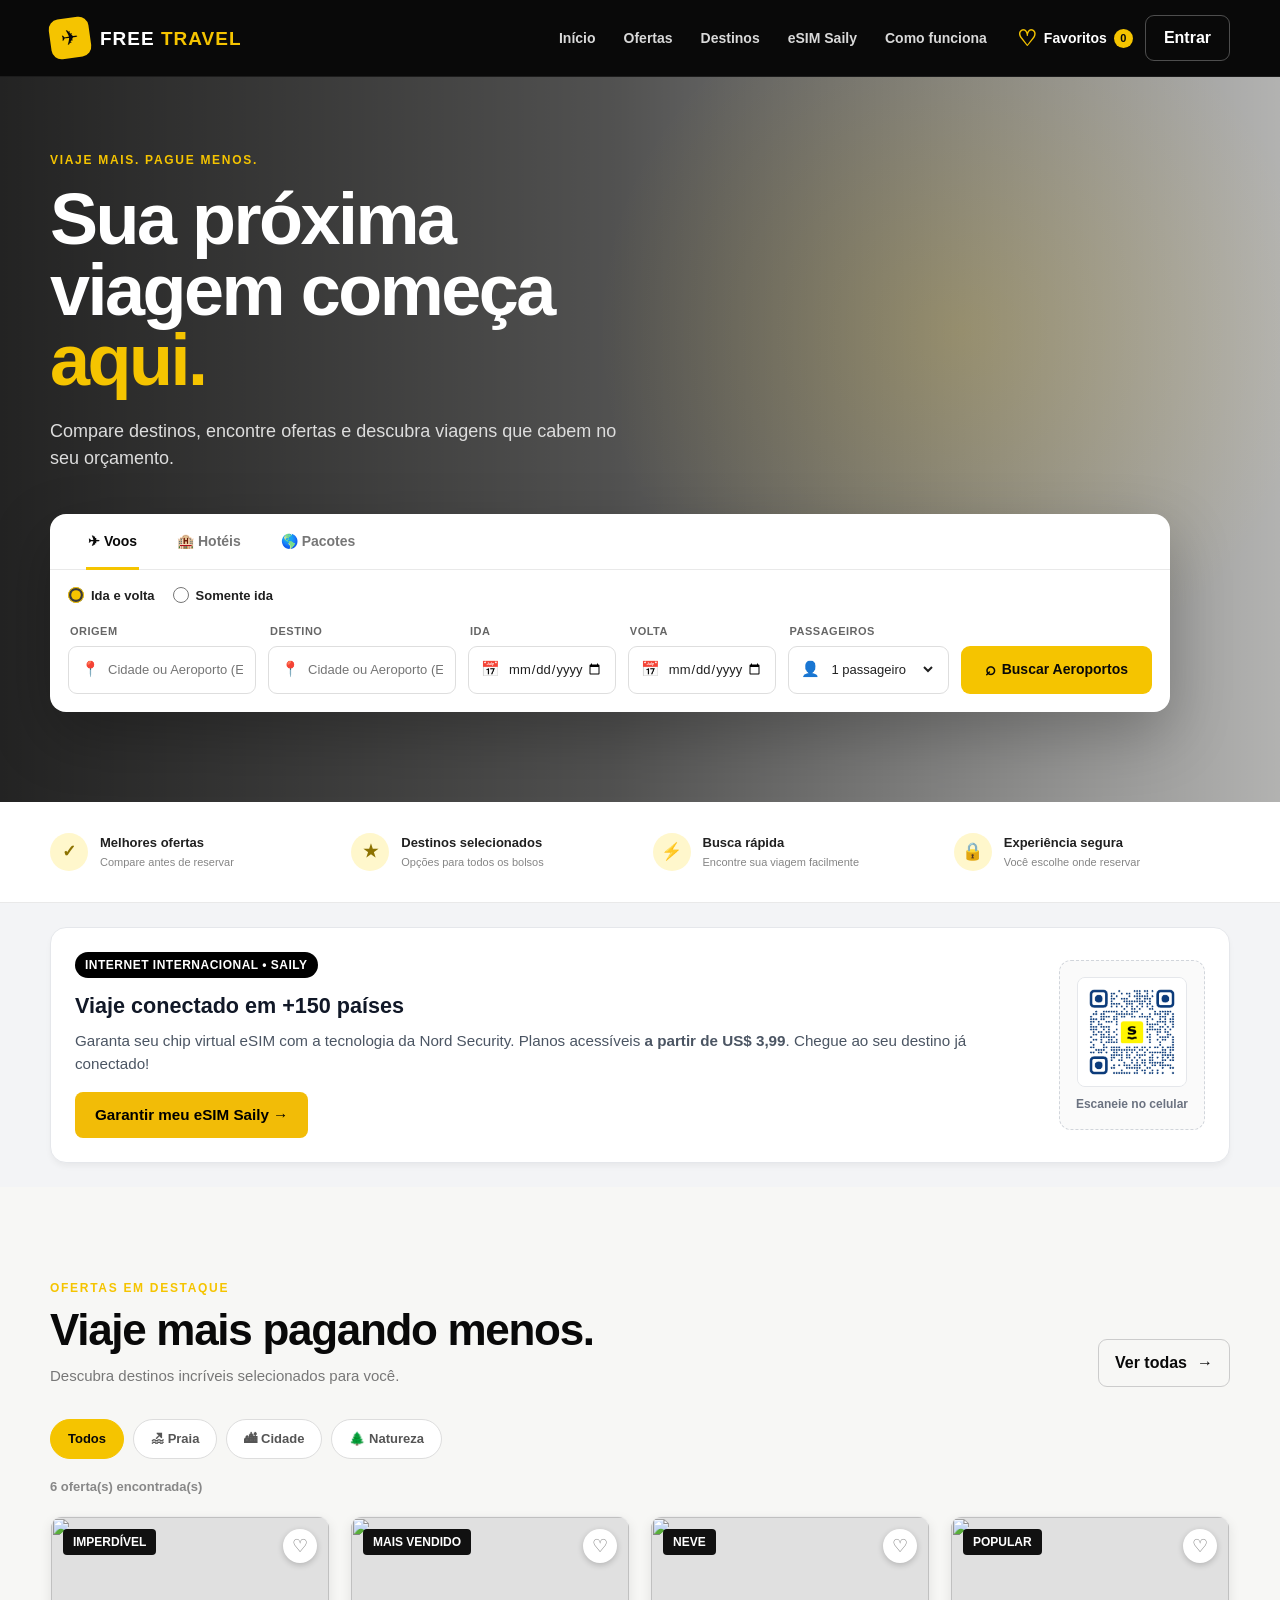
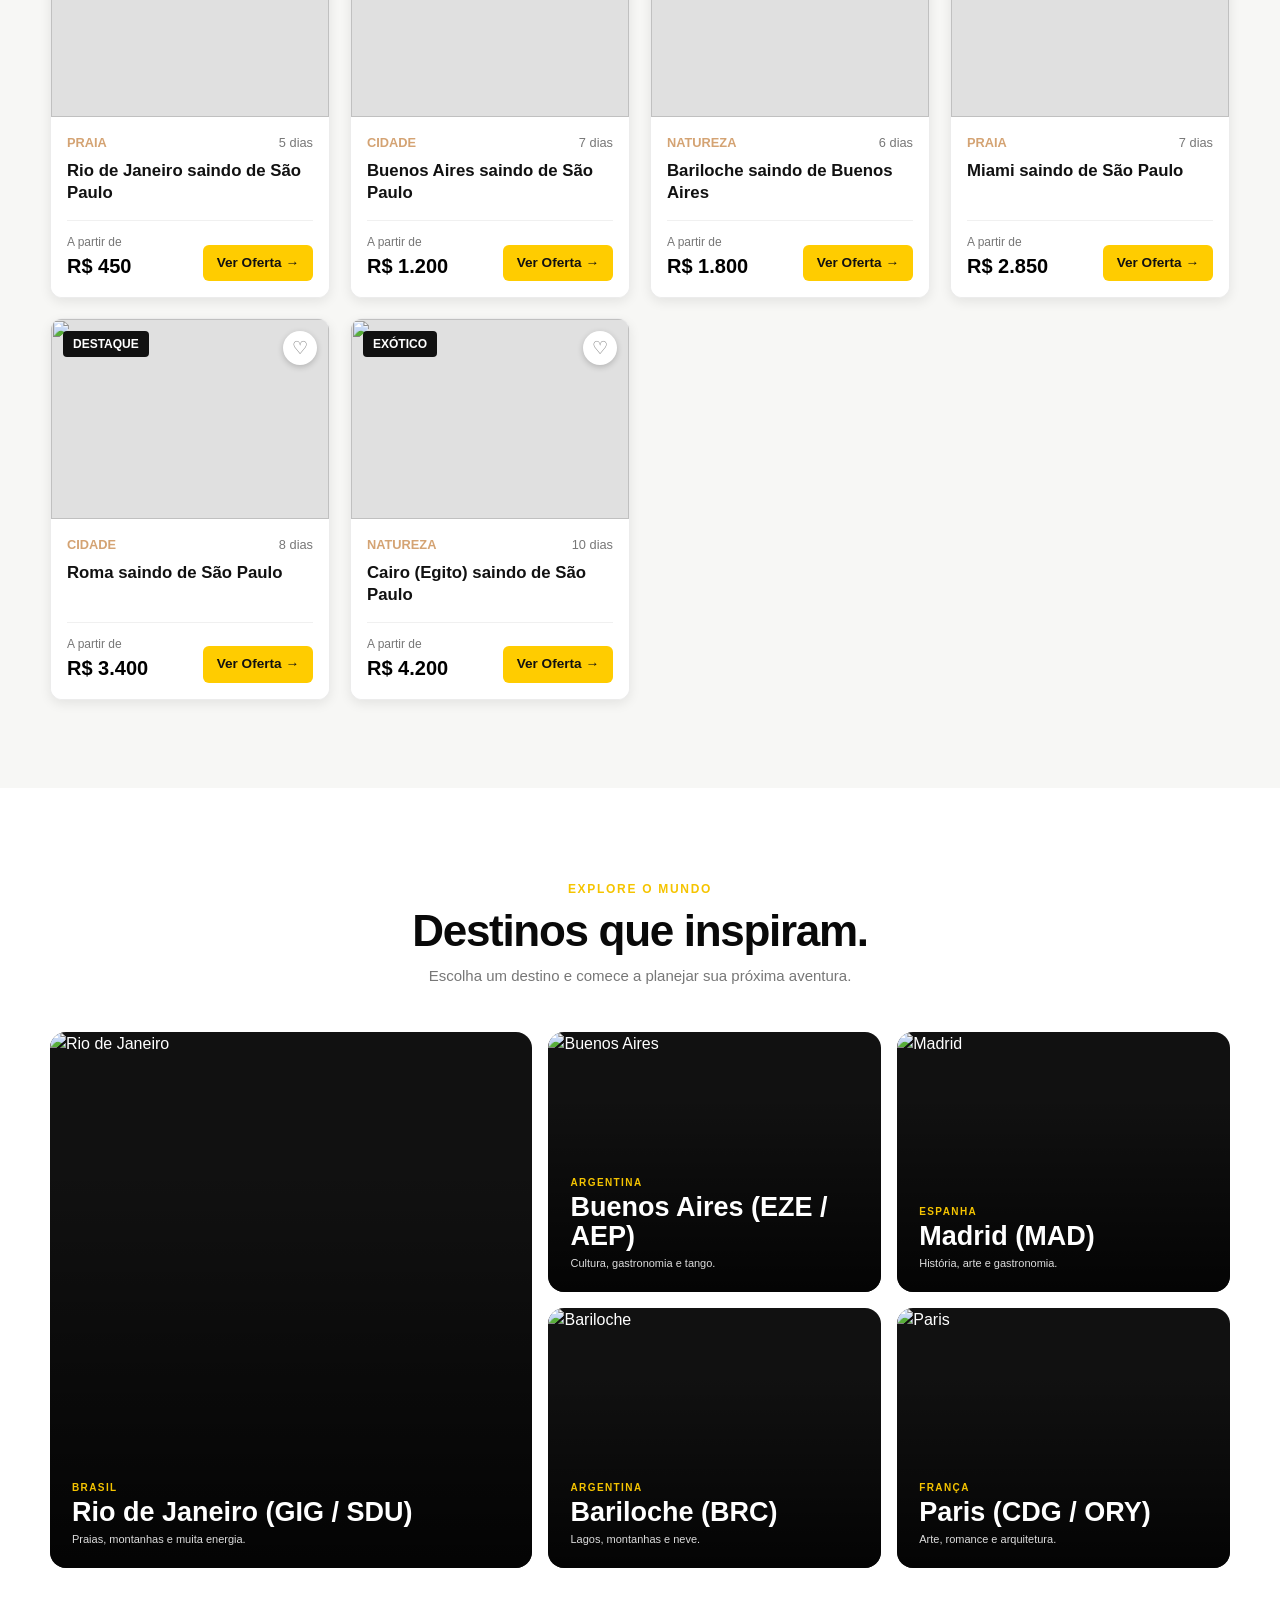
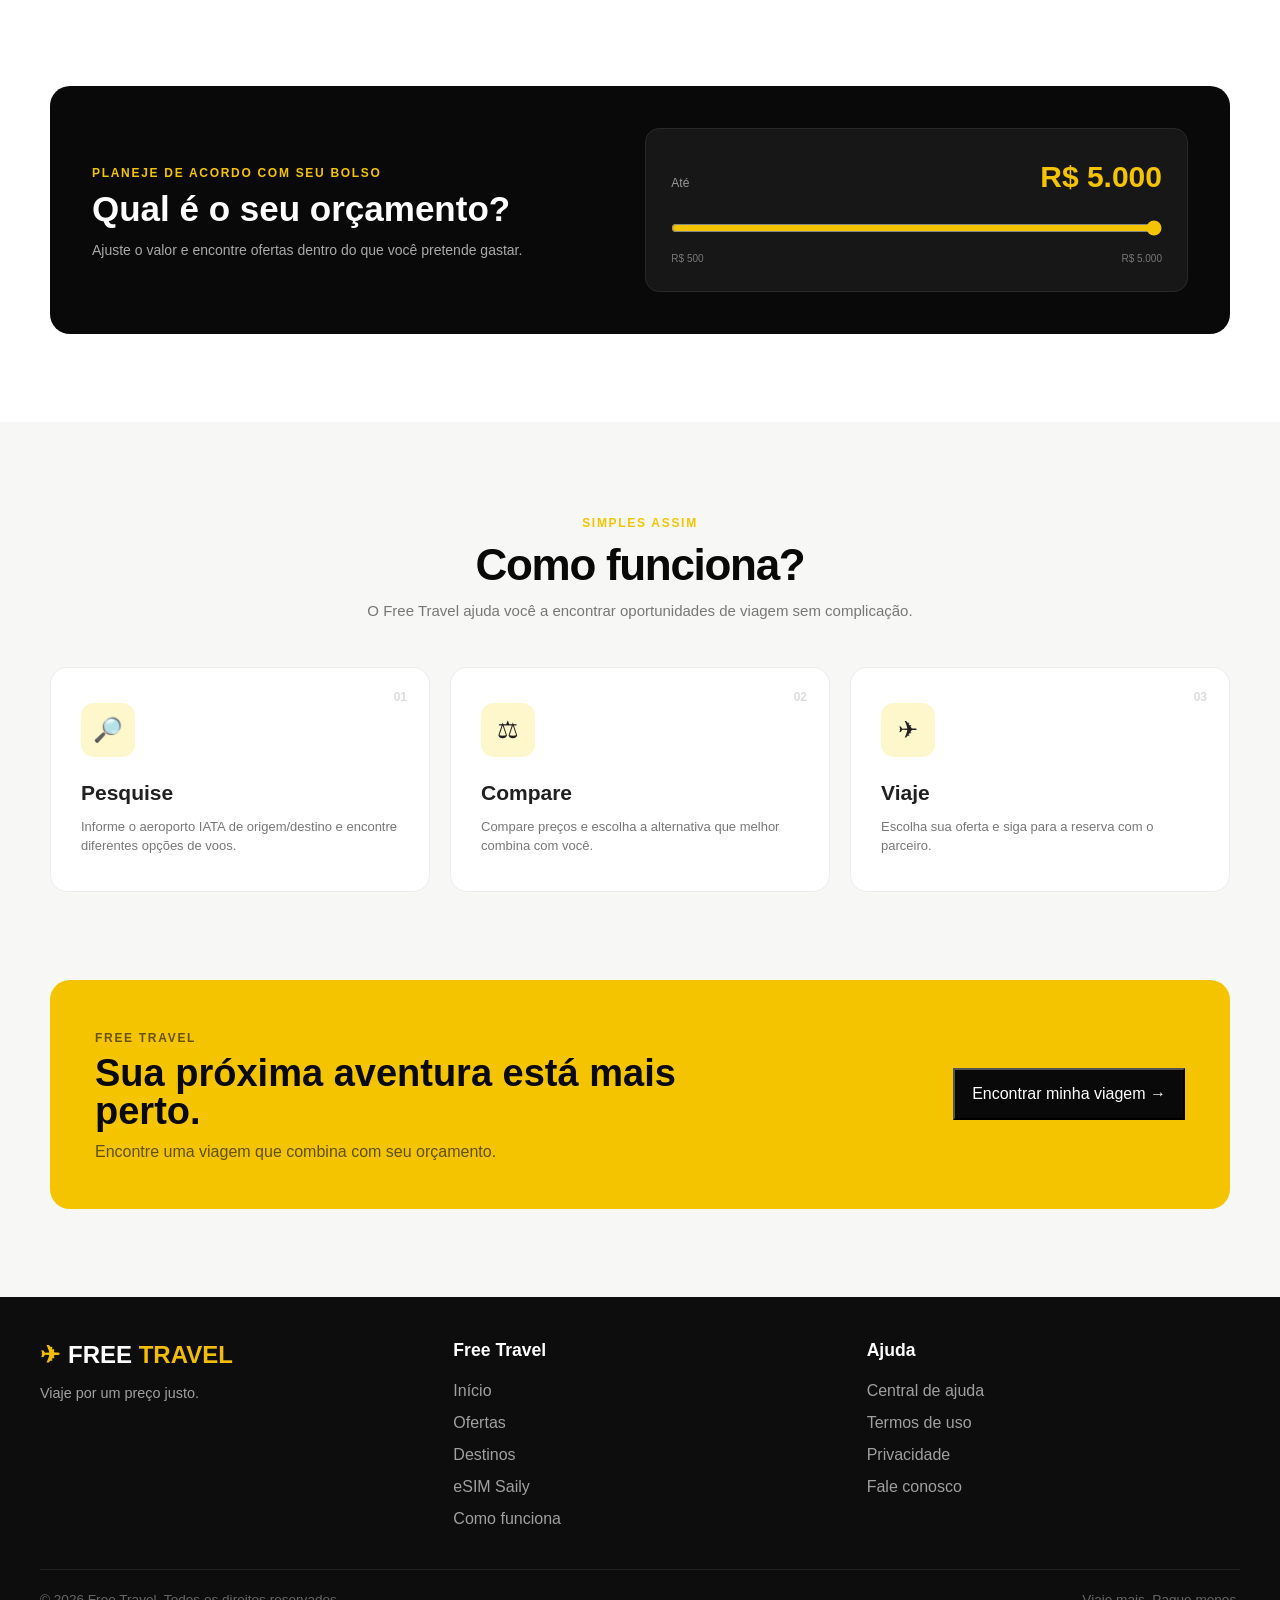
==== index.html @ 9761ca6a "Update index.html" ====
<!DOCTYPE html>
<html lang="pt-BR">
<head>
  <meta charset="UTF-8">
  <meta name="viewport" content="width=device-width, initial-scale=1.0">

  <meta
    name="description"
    content="Free Travel — encontre voos, hospedagens e viagens pelo melhor preço."
  >

  <title>Free Travel — Viaje por um preço justo</title>

  <link rel="stylesheet" href="style.css">
  <meta name="google-site-verification" content="Gd6uhvVEXiQEnCohOZtwPi336tYBeJmMOpXX-ns5I5o" />
</head>

<body>

  <!-- ================= HEADER ================= -->

  <header class="site-header">

    <div class="container header-inner">

      <a href="#home" class="logo">
        <span class="logo-icon">✈</span>
        <span class="logo-text">
          FREE <span>TRAVEL</span>
        </span>
      </a>

      <nav class="main-nav" id="mainNav">

        <a href="#home">Início</a>
        <a href="#ofertas">Ofertas</a>
        <a href="#destinos">Destinos</a>
        <a href="#esim">eSIM Saily</a>
        <a href="#como-funciona">Como funciona</a>

      </nav>

      <div class="header-actions">

        <button
          class="favorites-link"
          type="button"
          data-action="show-favorites"
        >
          <span>♡</span>
          Favoritos
          <b data-favorite-count hidden>0</b>
        </button>

        <button
          class="login-btn"
          type="button"
          data-action="login"
        >
          Entrar
        </button>

        <button
          class="menu-toggle"
          type="button"
          data-menu-toggle
          aria-label="Abrir menu"
          aria-expanded="false"
        >
          <span></span>
          <span></span>
          <span></span>
        </button>

      </div>

    </div>

  </header>


  <!-- ================= HERO ================= -->

  <main>

    <section class="hero" id="home">

      <div class="hero-overlay"></div>

      <div class="container hero-content">

        <div class="hero-copy">

          <span class="eyebrow">
            VIAJE MAIS. PAGUE MENOS.
          </span>

          <h1>
            Sua próxima viagem
            começa <strong>aqui.</strong>
          </h1>

          <p>
            Compare destinos, encontre ofertas e descubra
            viagens que cabem no seu orçamento.
          </p>

        </div>


        <!-- ================= SEARCH ================= -->

        <div class="search-card">

          <div class="search-tabs">

            <button
              class="search-tab active"
              type="button"
            >
              ✈ Voos
            </button>

            <button
              class="search-tab"
              type="button"
            >
              🏨 Hotéis
            </button>

            <button
              class="search-tab"
              type="button"
            >
              🌎 Pacotes
            </button>

          </div>

          <!-- SELETOR: IDA E VOLTA / SOMENTE IDA -->
          <div class="trip-type-container">
            <label class="radio-label">
              <input type="radio" name="tripType" value="roundTrip" checked id="typeRoundTrip">
              Ida e volta
            </label>
            <label class="radio-label">
              <input type="radio" name="tripType" value="oneWay" id="typeOneWay">
              Somente ida
            </label>
          </div>

          <form
            class="search-form"
            id="searchForm"
          >

            <!-- CAMPO: ORIGEM (IATA) -->
            <div class="search-field">

              <label for="origin">
                Origem
              </label>

              <div class="input-wrap">

                <span class="input-icon">
                  📍
                </span>

                <input
                  id="origin"
                  name="origin"
                  type="text"
                  placeholder="Cidade ou Aeroporto (Ex: GRU, BSB)"
                  autocomplete="off"
                  required
                >

              </div>

            </div>

            <!-- CAMPO: DESTINO (IATA) -->
            <div class="search-field">

              <label for="destination">
                Destino
              </label>

              <div class="input-wrap">

                <span class="input-icon">
                  📍
                </span>

                <input
                  id="destination"
                  name="destination"
                  type="text"
                  placeholder="Cidade ou Aeroporto (Ex: GIG, EZE, MIA)"
                  autocomplete="off"
                  required
                >

              </div>

            </div>


            <div class="search-field">

              <label for="departure">
                Ida
              </label>

              <div class="input-wrap">

                <span class="input-icon">
                  📅
                </span>

                <input
                  id="departure"
                  name="departure"
                  type="date"
                  required
                >

              </div>

            </div>


            <div class="search-field" id="returnField">

              <label for="return">
                Volta
              </label>

              <div class="input-wrap">

                <span class="input-icon">
                  📅
                </span>

                <input
                  id="return"
                  name="return"
                  type="date"
                  required
                >

              </div>

            </div>


            <div class="search-field">

              <label for="passengers">
                Passageiros
              </label>

              <div class="input-wrap">

                <span class="input-icon">
                  👤
                </span>

                <select
                  id="passengers"
                  name="passengers"
                >
                  <option value="1">1 passageiro</option>
                  <option value="2">2 passageiros</option>
                  <option value="3">3 passageiros</option>
                  <option value="4">4 passageiros</option>
                  <option value="5">5 passageiros</option>
                  <option value="6">6 passageiros</option>
                </select>

              </div>

            </div>


            <button
              class="search-button"
              type="submit"
            >
              <span class="search-button-icon">⌕</span>
              Buscar Aeroportos
            </button>

          </form>

        </div>

      </div>

    </section>


    <!-- ================= TRUST ================= -->

    <section class="trust-bar">

      <div class="container trust-inner">

        <div class="trust-item">

          <span>✓</span>

          <div>
            <strong>Melhores ofertas</strong>
            <small>Compare antes de reservar</small>
          </div>

        </div>


        <div class="trust-item">

          <span>★</span>

          <div>
            <strong>Destinos selecionados</strong>
            <small>Opções para todos os bolsos</small>
          </div>

        </div>


        <div class="trust-item">

          <span>⚡</span>

          <div>
            <strong>Busca rápida</strong>
            <small>Encontre sua viagem facilmente</small>
          </div>

        </div>


        <div class="trust-item">

          <span>🔒</span>

          <div>
            <strong>Experiência segura</strong>
            <small>Você escolhe onde reservar</small>
          </div>

        </div>

      </div>

    </section>


    <!-- ================= SAILY ESIM BANNER ================= -->

    <section id="esim" style="padding: 24px 0; background-color: #f3f4f6; overflow: hidden;">
      <div class="container">

        <div style="background: #ffffff; border: 1px solid #e5e7eb; border-radius: 16px; padding: 24px; box-shadow: 0 4px 6px -1px rgba(0,0,0,0.05); display: flex; flex-wrap: wrap; align-items: center; justify-content: space-between; gap: 20px;">
          
          <!-- Texto Explicativo -->
          <div style="flex: 1; min-width: 280px;">
            <div style="display: inline-block; background: #000000; color: #ffffff; font-size: 0.75rem; font-weight: 700; padding: 4px 10px; border-radius: 20px; text-transform: uppercase; letter-spacing: 0.5px; margin-bottom: 12px;">
              Internet Internacional • Saily
            </div>
            <h3 style="font-size: 1.35rem; color: #111827; margin: 0 0 8px 0; font-weight: 800;">
               Viaje conectado em +150 países
            </h3>
            <p style="font-size: 0.95rem; color: #4b5563; margin: 0 0 16px 0; line-height: 1.5;">
              Garanta seu chip virtual eSIM com a tecnologia da Nord Security. Planos acessíveis <strong>a partir de US$ 3,99</strong>. Chegue ao seu destino já conectado!
            </p>
            <a href="https://saily.tpk.mx/jM4eFUO4" target="_blank" rel="noopener noreferrer" style="display: inline-flex; align-items: center; gap: 8px; background: #f2bc07; color: #000000; font-weight: 700; font-size: 0.95rem; padding: 12px 20px; border-radius: 8px; text-decoration: none; transition: background 0.2s;">
              Garantir meu eSIM Saily →
            </a>
          </div>

          <!-- QR Code Container -->
          <div style="display: flex; flex-direction: column; align-items: center; background: #fafafa; border: 1px dashed #d1d5db; padding: 16px; border-radius: 12px; min-width: 140px; text-align: center;">
            <a href="https://saily.tpk.mx/jM4eFUO4" target="_blank" rel="noopener noreferrer">
              <img src="tp-qr-code.jpg" alt="QR Code Saily eSIM" style="width: 110px; height: 110px; border-radius: 8px; display: block; border: 1px solid #e5e7eb;">
            </a>
            <span style="font-size: 0.75rem; color: #6b7280; font-weight: 600; margin-top: 8px;">
              Escaneie no celular
            </span>
          </div>

        </div>

      </div>

    </section>


    <!-- ================= OFERTAS ================= -->

    <section
      class="section offers-section"
      id="ofertas"
    >

      <div class="container">

        <div class="section-heading">

          <div>

            <span class="section-kicker">
              OFERTAS EM DESTAQUE
            </span>

            <h2>
              Viaje mais pagando menos.
            </h2>

            <p>
              Descubra destinos incríveis selecionados
              para você.
            </p>

          </div>

          <button
            class="outline-btn"
            type="button"
            data-action="show-all"
          >
            Ver todas
            <span>→</span>
          </button>

        </div>


        <!-- ================= FILTROS ================= -->

        <div class="filter-row">

          <button
            class="filter-btn active"
            type="button"
            data-trip-type="Todos"
          >
            Todos
          </button>

          <button
            class="filter-btn"
            type="button"
            data-trip-type="Praia"
          >
            🏖 Praia
          </button>

          <button
            class="filter-btn"
            type="button"
            data-trip-type="Cidade"
          >
            🏙 Cidade
          </button>

          <button
            class="filter-btn"
            type="button"
            data-trip-type="Natureza"
          >
            🌲 Natureza
          </button>

        </div>


        <div
          class="results-info"
          id="resultCount"
        >
          Carregando ofertas...
        </div>


        <div
          class="trip-grid"
          id="tripGrid"
        >
        </div>

      </div>

    </section>


    <!-- ================= DESTINOS ================= -->

    <section
      class="section destinations-section"
      id="destinos"
    >

      <div class="container">

        <div class="section-heading centered">

          <span class="section-kicker">
            EXPLORE O MUNDO
          </span>

          <h2>
            Destinos que inspiram.
          </h2>

          <p>
            Escolha um destino e comece a planejar
            sua próxima aventura.
          </p>

        </div>


        <div class="destination-grid">


          <button
            class="destination-card destination-large"
            type="button"
            data-destination="Rio de Janeiro"
          >

            <img
              src="https://images.unsplash.com/photo-1483729558449-99ef09a8c325?auto=format&fit=crop&w=1400&q=85"
              alt="Rio de Janeiro"
              loading="lazy"
            >

            <div class="destination-overlay"></div>

            <div class="destination-content">

              <small>BRASIL</small>

              <strong>
                Rio de Janeiro (GIG / SDU)
              </strong>

              <span>
                Praias, montanhas e muita energia.
              </span>

            </div>

          </button>


          <button
            class="destination-card"
            type="button"
            data-destination="Buenos Aires"
          >

            <img
              src="https://images.unsplash.com/photo-1589909202802-8f4aadce1849?auto=format&fit=crop&w=1000&q=85"
              alt="Buenos Aires"
              loading="lazy"
            >

            <div class="destination-overlay"></div>

            <div class="destination-content">

              <small>ARGENTINA</small>

              <strong>
                Buenos Aires (EZE / AEP)
              </strong>

              <span>
                Cultura, gastronomia e tango.
              </span>

            </div>

          </button>


          <button
            class="destination-card"
            type="button"
            data-destination="Madrid"
          >

            <img
              src="https://images.unsplash.com/photo-1539037116277-4db20889f2d4?auto=format&fit=crop&w=1000&q=85"
              alt="Madrid"
              loading="lazy"
            >

            <div class="destination-overlay"></div>

            <div class="destination-content">

              <small>ESPANHA</small>

              <strong>
                Madrid (MAD)
              </strong>

              <span>
                História, arte e gastronomia.
              </span>

            </div>

          </button>


          <button
            class="destination-card"
            type="button"
            data-destination="Bariloche"
          >

            <img
              src="https://images.unsplash.com/photo-1544986581-efac024faf62?auto=format&fit=crop&w=1000&q=85"
              alt="Bariloche"
              loading="lazy"
            >

            <div class="destination-overlay"></div>

            <div class="destination-content">

              <small>ARGENTINA</small>

              <strong>
                Bariloche (BRC)
              </strong>

              <span>
                Lagos, montanhas e neve.
              </span>

            </div>

          </button>


          <button
            class="destination-card"
            type="button"
            data-destination="Paris"
          >

            <img
              src="https://images.unsplash.com/photo-1502602898657-3e91760cbb34?auto=format&fit=crop&w=1000&q=85"
              alt="Paris"
              loading="lazy"
            >

            <div class="destination-overlay"></div>

            <div class="destination-content">

              <small>FRANÇA</small>

              <strong>
                Paris (CDG / ORY)
              </strong>

              <span>
                Arte, romance e arquitetura.
              </span>

            </div>

          </button>


        </div>

      </div>

    </section>


    <!-- ================= ORÇAMENTO ================= -->

    <section class="budget-section">

      <div class="container">

        <div class="budget-card">

          <div class="budget-copy">

            <span class="section-kicker">
              PLANEJE DE ACORDO COM SEU BOLSO
            </span>

            <h2>
              Qual é o seu orçamento?
            </h2>

            <p>
              Ajuste o valor e encontre ofertas
              dentro do que você pretende gastar.
            </p>

          </div>


          <div class="budget-control">

            <div class="budget-value">

              <span>
                Até
              </span>

              <strong id="budgetValue">
                R$ 5.000
              </strong>

            </div>


            <input
              id="budgetSlider"
              type="range"
              min="500"
              max="5000"
              step="100"
              value="5000"
            >


            <div class="budget-range-labels">

              <span>
                R$ 500
              </span>

              <span>
                R$ 5.000
              </span>

            </div>

          </div>

        </div>

      </div>

    </section>


    <!-- ================= COMO FUNCIONA ================= -->

    <section
      class="section how-section"
      id="como-funciona"
    >

      <div class="container">

        <div class="section-heading centered">

          <span class="section-kicker">
            SIMPLES ASSIM
          </span>

          <h2>
            Como funciona?
          </h2>

          <p>
            O Free Travel ajuda você a encontrar
            oportunidades de viagem sem complicação.
          </p>

        </div>


        <div class="steps-grid">


          <article class="step-card">

            <span class="step-number">
              01
            </span>

            <div class="step-icon">
              🔎
            </div>

            <h3>
              Pesquise
            </h3>

            <p>
              Informe o aeroporto IATA de origem/destino e encontre
              diferentes opções de voos.
            </p>

          </article>


          <article class="step-card">

            <span class="step-number">
              02
            </span>

            <div class="step-icon">
              ⚖
            </div>

            <h3>
              Compare
            </h3>

            <p>
              Compare preços e escolha a alternativa
              que melhor combina com você.
            </p>

          </article>


          <article class="step-card">

            <span class="step-number">
              03
            </span>

            <div class="step-icon">
              ✈
            </div>

            <h3>
              Viaje
            </h3>

            <p>
              Escolha sua oferta e siga para
              a reserva com o parceiro.
            </p>

          </article>


        </div>

      </div>

    </section>


    <!-- ================= CTA ================= -->

    <section class="cta-section">

      <div class="container">

        <div class="cta-card">

          <div>

            <span class="section-kicker">
              FREE TRAVEL
            </span>

            <h2>
              Sua próxima aventura
              está mais perto.
            </h2>

            <p>
              Encontre uma viagem que combina
              com seu orçamento.
            </p>

          </div>

          <button
            class="primary-btn"
            type="button"
            data-action="go-search"
          >
            Encontrar minha viagem →
          </button>

        </div>

      </div>

    </section>

  </main>


  <!-- ================= FOOTER ================= -->

  <footer style="background-color: #0d0d0d; color: #ffffff; padding: 40px 20px 20px 20px; font-family: sans-serif;">
    <div style="max-width: 1200px; margin: 0 auto; display: flex; flex-wrap: wrap; justify-content: space-between; gap: 40px;">
        
        <!-- Marca / Coluna 1 -->
        <div style="flex: 1; min-width: 250px;">
            <a href="index.html" style="text-decoration: none; color: #ffffff; font-size: 1.5rem; font-weight: bold; display: flex; align-items: center; gap: 8px;">
                <span style="color: #f2bc07;">✈</span>
                <span>FREE <strong style="color: #f2bc07;">TRAVEL</strong></span>
            </a>
            <p style="color: #a0a0a0; font-size: 0.9rem; margin-top: 10px;">Viaje por um preço justo.</p>
        </div>

        <!-- Coluna 2: Navegação -->
        <div style="flex: 1; min-width: 150px;">
            <h4 style="color: #ffffff; margin-bottom: 15px; font-size: 1.1rem;">Free Travel</h4>
            <ul style="list-style: none; padding: 0; margin: 0;">
                <li style="margin-bottom: 8px;"><a href="index.html" style="color: #a0a0a0; text-decoration: none;">Início</a></li>
                <li style="margin-bottom: 8px;"><a href="index.html#ofertas" style="color: #a0a0a0; text-decoration: none;">Ofertas</a></li>
                <li style="margin-bottom: 8px;"><a href="index.html#destinos" style="color: #a0a0a0; text-decoration: none;">Destinos</a></li>
                <li style="margin-bottom: 8px;"><a href="index.html#esim" style="color: #a0a0a0; text-decoration: none;">eSIM Saily</a></li>
                <li style="margin-bottom: 8px;"><a href="index.html#como-funciona" style="color: #a0a0a0; text-decoration: none;">Como funciona</a></li>
            </ul>
        </div>

        <!-- Coluna 3: Ajuda -->
        <div style="flex: 1; min-width: 150px;">
            <h4 style="color: #ffffff; margin-bottom: 15px; font-size: 1.1rem;">Ajuda</h4>
            <ul style="list-style: none; padding: 0; margin: 0;">
                <li style="margin-bottom: 8px;"><a href="central-de-ajuda.html" style="color: #a0a0a0; text-decoration: none;">Central de ajuda</a></li>
                <li style="margin-bottom: 8px;"><a href="termos-de-uso.html" style="color: #a0a0a0; text-decoration: none;">Termos de uso</a></li>
                <li style="margin-bottom: 8px;"><a href="politica-de-privacidade.html" style="color: #a0a0a0; text-decoration: none;">Privacidade</a></li>
                <li style="margin-bottom: 8px;"><a href="mailto:freetravelbr@aol.com" style="color: #a0a0a0; text-decoration: none;">Fale conosco</a></li>
            </ul>
        </div>

    </div>

    <!-- Linha Inferior -->
    <div style="max-width: 1200px; margin: 30px auto 0 auto; padding-top: 20px; border-top: 1px solid #222; display: flex; justify-content: space-between; flex-wrap: wrap; color: #666; font-size: 0.85rem;">
        <p>© 2026 Free Travel. Todos os direitos reservados.</p>
        <p>Viaje mais. Pague menos.</p>
    </div>
  </footer> 

  <!-- ================= JAVASCRIPT ================= -->
  <script src="script.js" defer></script>

  <!-- WIDGET INTEGRATION (AUTOCOMPLETE/IATA BUSCA) -->
  <script charset="utf-8" src="//tp.media/content?promo_id=4054&shmarker=123456&campaign_id=100&target_host=www.aviasales.com&locale=pt&currency=brl" async></script>

</body>
</html>
---- style.css ----
/* =========================================================
   FREE TRAVEL — style.css
   Versão Final Atualizada e Corrigida
   ========================================================= */

/* =========================================================
   AJUSTE GLOBAL ANTI-TRANSBORDAMENTO
   ========================================================= */

html, body {
  max-width: 100%;
  overflow-x: hidden;
}

#esim,
.esim-section {
  width: 100%;
  max-width: 100vw;
  overflow: hidden;
}

:root {
  --black: #090909;
  --black-soft: #111111;
  --black-card: #151515;
  --yellow: #f5c400;
  --yellow-light: #ffd83d;
  --white: #ffffff;
  --text: #202020;
  --muted: #777777;
  --border: #e9e9e9;
  --bg: #f7f7f5;
  --radius: 18px;
  --shadow: 0 14px 40px rgba(0, 0, 0, 0.08);
  --container: 1180px;
}

/* =========================================================
   RESET
   ========================================================= */

* {
  box-sizing: border-box;
  margin: 0;
  padding: 0;
}

html {
  scroll-behavior: smooth;
}

body {
  min-width: 320px;
  background: var(--bg);
  color: var(--text);
  font-family: Inter, Arial, Helvetica, sans-serif;
  line-height: 1.5;
}

body.modal-open {
  overflow: hidden;
}

img {
  display: block;
  width: 100%;
}

button,
input,
select,
textarea {
  font: inherit;
}

button {
  cursor: pointer;
}

a {
  color: inherit;
  text-decoration: none;
}

.container {
  width: min(calc(100% - 40px), var(--container));
  margin: 0 auto;
}

/* =========================================================
   HEADER
   ========================================================= */

.site-header {
  position: sticky;
  top: 0;
  z-index: 1000;
  background: var(--black);
  color: var(--white);
  border-bottom: 1px solid rgba(255, 255, 255, 0.08);
}

.header-inner {
  min-height: 76px;
  display: flex;
  align-items: center;
  justify-content: space-between;
  gap: 30px;
}

.logo {
  display: inline-flex;
  align-items: center;
  gap: 10px;
  flex-shrink: 0;
}

.logo-icon {
  width: 40px;
  height: 40px;
  display: grid;
  place-items: center;
  background: var(--yellow);
  color: var(--black);
  border-radius: 10px;
  font-size: 21px;
  transform: rotate(-8deg);
}

.logo-text {
  font-size: 19px;
  font-weight: 900;
  letter-spacing: 1px;
  line-height: 1;
}

.logo-text span {
  color: var(--yellow);
}

.main-nav {
  display: flex;
  align-items: center;
  gap: 28px;
  margin-left: auto;
}

.main-nav a {
  position: relative;
  color: #d9d9d9;
  font-size: 14px;
  font-weight: 700;
  transition: color 0.2s ease;
}

.main-nav a:hover {
  color: var(--yellow);
}

.header-actions {
  display: flex;
  align-items: center;
  gap: 12px;
}

.favorites-link,
.login-btn {
  border: 0;
  background: transparent;
  color: var(--white);
  font-weight: 700;
}

.favorites-link {
  display: inline-flex;
  align-items: center;
  gap: 7px;
  font-size: 14px;
}

.favorites-link > span {
  color: var(--yellow);
  font-size: 22px;
}

.favorites-link b {
  min-width: 19px;
  height: 19px;
  padding: 0 5px;
  display: inline-grid;
  place-items: center;
  border-radius: 20px;
  background: var(--yellow);
  color: var(--black);
  font-size: 11px;
}

.login-btn {
  padding: 10px 18px;
  border: 1px solid rgba(255, 255, 255, 0.28);
  border-radius: 9px;
  transition: all 0.2s ease;
}

.login-btn:hover {
  background: var(--yellow);
  border-color: var(--yellow);
  color: var(--black);
}

.menu-toggle {
  display: none;
  width: 42px;
  height: 42px;
  border: 1px solid rgba(255, 255, 255, 0.2);
  border-radius: 9px;
  background: transparent;
  padding: 9px;
}

.menu-toggle span {
  display: block;
  height: 2px;
  margin: 5px 0;
  background: var(--white);
  transition: 0.2s ease;
}

/* =========================================================
   HERO
   ========================================================= */

.hero {
  position: relative;
  min-height: 590px;
  display: flex;
  align-items: center;
  overflow: hidden;
  background: linear-gradient(
      90deg,
      rgba(0, 0, 0, 0.86) 0%,
      rgba(0, 0, 0, 0.67) 48%,
      rgba(0, 0, 0, 0.28) 100%
    ),
    url("https://images.unsplash.com/photo-1500530855697-b586d89ba3ee?auto=format&fit=crop&w=2000&q=90")
      center / cover no-repeat;
  color: var(--white);
}

.hero-overlay {
  position: absolute;
  inset: 0;
  background: radial-gradient(
    circle at 75% 35%,
    rgba(245, 196, 0, 0.16),
    transparent 34%
  );
}

.hero-content {
  position: relative;
  z-index: 2;
  padding: 70px 0 90px;
}

.hero-copy {
  max-width: 650px;
  margin-bottom: 42px;
}

.eyebrow,
.section-kicker {
  display: inline-block;
  color: var(--yellow);
  font-size: 12px;
  font-weight: 900;
  letter-spacing: 1.7px;
}

.hero-copy h1 {
  max-width: 700px;
  margin-top: 13px;
  font-size: clamp(42px, 6vw, 72px);
  line-height: 0.98;
  letter-spacing: -2.5px;
  font-weight: 900;
}

.hero-copy h1 strong {
  color: var(--yellow);
}

.hero-copy p {
  max-width: 570px;
  margin-top: 22px;
  color: #dddddd;
  font-size: 18px;
}

/* =========================================================
   SEARCH CARD & RADIOS
   ========================================================= */

.search-card {
  width: 100%;
  max-width: 1120px;
  background: var(--white);
  color: var(--text);
  border-radius: 16px;
  box-shadow: 0 22px 60px rgba(0, 0, 0, 0.25);
  overflow: hidden;
}

.search-tabs {
  display: flex;
  border-bottom: 1px solid var(--border);
  padding: 0 18px;
}

.search-tab {
  position: relative;
  border: 0;
  background: transparent;
  padding: 17px 20px;
  color: #777;
  font-size: 14px;
  font-weight: 800;
}

.search-tab.active {
  color: var(--black);
}

.search-tab.active::after {
  content: "";
  position: absolute;
  left: 18px;
  right: 18px;
  bottom: -1px;
  height: 3px;
  background: var(--yellow);
}

.trip-type-container {
  display: flex;
  gap: 18px;
  padding: 16px 18px 0;
}

.radio-label {
  font-size: 13px;
  font-weight: 700;
  color: var(--text);
  cursor: pointer;
  display: flex;
  align-items: center;
  gap: 7px;
  user-select: none;
}

.radio-label input[type="radio"] {
  accent-color: var(--yellow);
  width: 16px;
  height: 16px;
  cursor: pointer;
}

/* =========================================================
   SEARCH FORM & BUTTON (CORRIGIDO EM LINHA ÚNICA)
   ========================================================= */

.search-form {
  display: grid;
  grid-template-columns: 1.4fr 1.4fr 1.1fr 1.1fr 1.2fr auto;
  gap: 12px;
  padding: 18px;
  align-items: end;
}

.search-field {
  min-width: 0;
  width: 100%;
}

.search-field label {
  display: block;
  margin: 0 0 6px 2px;
  color: #666;
  font-size: 11px;
  font-weight: 900;
  text-transform: uppercase;
  letter-spacing: 0.5px;
}

.input-wrap {
  height: 48px;
  display: flex;
  align-items: center;
  gap: 8px;
  padding: 0 12px;
  border: 1px solid #dedede;
  border-radius: 9px;
  background: #fff;
  transition: all 0.2s ease;
}

.input-wrap:focus-within {
  border-color: var(--yellow);
  box-shadow: 0 0 0 3px rgba(245, 196, 0, 0.15);
}

.input-icon {
  flex-shrink: 0;
  font-size: 15px;
}

.input-wrap input,
.input-wrap select {
  width: 100%;
  min-width: 0;
  border: 0;
  outline: 0;
  background: transparent;
  color: var(--text);
  font-size: 13px;
}

/* Estado desabilitado (Somente ida) */
.disabled-input {
  opacity: 0.4 !important;
  background-color: #f2f2f2 !important;
  cursor: not-allowed !important;
  pointer-events: none;
}

.disabled-input input {
  cursor: not-allowed !important;
}

.search-button {
  height: 48px;
  padding: 0 24px;
  display: inline-flex;
  align-items: center;
  justify-content: center;
  white-space: nowrap;
  border: 0;
  background: var(--yellow);
  color: var(--black);
  font-weight: 900;
  font-size: 14px;
  border-radius: 9px;
  cursor: pointer;
  transition: transform 0.2s ease, background 0.2s ease, box-shadow 0.2s ease;
}

.search-button:hover {
  background: var(--yellow-light);
  transform: translateY(-1px);
  box-shadow: 0 6px 18px rgba(0, 0, 0, 0.12);
}

.search-button-icon {
  margin-right: 6px;
  font-size: 18px;
}

/* =========================================================
   TRUST BAR
   ========================================================= */

.trust-bar {
  background: var(--white);
  border-bottom: 1px solid var(--border);
}

.trust-inner {
  min-height: 100px;
  display: grid;
  grid-template-columns: repeat(4, 1fr);
  gap: 25px;
  align-items: center;
}

.trust-item {
  display: flex;
  align-items: center;
  gap: 12px;
}

.trust-item > span {
  width: 38px;
  height: 38px;
  display: grid;
  place-items: center;
  flex-shrink: 0;
  border-radius: 50%;
  background: #fff7cc;
  color: #8c7200;
  font-size: 17px;
  font-weight: 900;
}

.trust-item strong,
.trust-item small {
  display: block;
}

.trust-item strong {
  font-size: 13px;
}

.trust-item small {
  margin-top: 2px;
  color: #858585;
  font-size: 11px;
}

/* =========================================================
   SECTIONS & FILTERS
   ========================================================= */

.section {
  padding: 88px 0;
}

.offers-section {
  background: var(--bg);
}

.section-heading {
  display: flex;
  align-items: end;
  justify-content: space-between;
  gap: 30px;
  margin-bottom: 32px;
}

.section-heading.centered {
  display: block;
  text-align: center;
  max-width: 650px;
  margin-left: auto;
  margin-right: auto;
  margin-bottom: 45px;
}

.section-heading h2 {
  margin-top: 8px;
  color: var(--black);
  font-size: clamp(30px, 4vw, 44px);
  line-height: 1.05;
  letter-spacing: -1.3px;
}

.section-heading p {
  margin-top: 11px;
  color: var(--muted);
  font-size: 15px;
}

.outline-btn {
  flex-shrink: 0;
  display: inline-flex;
  align-items: center;
  gap: 10px;
  border: 1px solid #ccc;
  border-radius: 9px;
  padding: 11px 16px;
  background: transparent;
  color: var(--black);
  font-weight: 800;
}

.outline-btn:hover {
  border-color: var(--yellow);
  background: var(--yellow);
}

.filter-row {
  display: flex;
  flex-wrap: wrap;
  gap: 9px;
  margin-bottom: 18px;
}

.filter-btn {
  border: 1px solid #ddd;
  border-radius: 30px;
  padding: 9px 17px;
  background: var(--white);
  color: #555;
  font-size: 13px;
  font-weight: 800;
  transition: 0.2s ease;
}

.filter-btn:hover,
.filter-btn.active {
  border-color: var(--yellow);
  background: var(--yellow);
  color: var(--black);
}

.results-info {
  margin-bottom: 20px;
  color: #888;
  font-size: 13px;
  font-weight: 700;
}

/* =========================================================
   TRIP GRID & CARDS
   ========================================================= */

.trip-grid {
  display: grid;
  grid-template-columns: repeat(4, 1fr);
  gap: 20px;
}

.trip-card {
  min-width: 0;
  overflow: hidden;
  background: var(--white);
  border: 1px solid #ececec;
  border-radius: var(--radius);
  box-shadow: 0 7px 24px rgba(0, 0, 0, 0.045);
  transition: transform 0.25s ease, box-shadow 0.25s ease;
}

.trip-card:hover {
  transform: translateY(-5px);
  box-shadow: var(--shadow);
}

.trip-image {
  position: relative;
  height: 205px;
  overflow: hidden;
}

.trip-image img {
  height: 100%;
  object-fit: cover;
  transition: transform 0.4s ease;
}

.trip-card:hover .trip-image img {
  transform: scale(1.05);
}

.favorite-btn {
  position: absolute;
  top: 12px;
  right: 12px;
  z-index: 2;
  width: 37px;
  height: 37px;
  display: grid;
  place-items: center;
  border: 0;
  border-radius: 50%;
  background: rgba(255, 255, 255, 0.94);
  color: #222;
  font-size: 23px;
  line-height: 1;
  box-shadow: 0 5px 15px rgba(0, 0, 0, 0.12);
}

.favorite-btn:hover,
.favorite-btn.active {
  color: #d09f00;
}

.trip-badge {
  position: absolute;
  left: 12px;
  top: 12px;
  padding: 6px 9px;
  border-radius: 6px;
  background: var(--yellow);
  color: var(--black);
  font-size: 9px;
  font-weight: 900;
  letter-spacing: 0.6px;
}

.trip-content {
  padding: 18px;
}

.trip-location {
  color: #8b8b8b;
  font-size: 11px;
  font-weight: 700;
}

.trip-content h3 {
  margin-top: 5px;
  font-size: 21px;
  line-height: 1.15;
}

.trip-rating {
  display: flex;
  align-items: center;
  gap: 5px;
  margin-top: 8px;
  color: #555;
  font-size: 12px;
  font-weight: 800;
}

.trip-rating > span:first-child {
  color: #d49e00;
}

.trip-type {
  margin-left: 5px;
  padding-left: 9px;
  border-left: 1px solid #ddd;
  color: #999;
  font-weight: 700;
}

.trip-content p {
  min-height: 64px;
  margin: 12px 0 17px;
  color: #777;
  font-size: 12px;
  line-height: 1.55;
}

.trip-bottom {
  display: flex;
  align-items: end;
  justify-content: space-between;
  gap: 10px;
  padding-top: 14px;
  border-top: 1px solid #eee;
}

.trip-bottom small {
  color: #999;
  font-size: 9px;
}

.trip-price {
  margin-top: 1px;
  color: var(--black);
  font-size: 21px;
  font-weight: 900;
}

.trip-bottom del {
  color: #aaa;
  font-size: 10px;
}

.small-btn {
  padding: 10px 12px;
  white-space: nowrap;
  font-size: 11px;
}

/* =========================================================
   EMPTY STATE
   ========================================================= */

.empty-state {
  grid-column: 1 / -1;
  padding: 60px 20px;
  text-align: center;
  background: var(--white);
  border: 1px dashed #ddd;
  border-radius: var(--radius);
}

.empty-icon {
  font-size: 42px;
}

.empty-state h3 {
  margin-top: 10px;
  font-size: 24px;
}

.empty-state p {
  margin: 7px 0 18px;
  color: #777;
}

/* =========================================================
   DESTINATIONS
   ========================================================= */

.destinations-section {
  background: var(--white);
}

.destination-grid {
  display: grid;
  grid-template-columns: 1.45fr 1fr 1fr;
  grid-template-rows: 260px 260px;
  gap: 16px;
}

.destination-card {
  position: relative;
  overflow: hidden;
  min-width: 0;
  padding: 0;
  border: 0;
  border-radius: 16px;
  background: #111;
  color: var(--white);
  text-align: left;
}

.destination-card.destination-large {
  grid-row: 1 / 3;
}

.destination-card img {
  position: absolute;
  inset: 0;
  height: 100%;
  object-fit: cover;
  transition: transform 0.4s ease;
}

.destination-card:hover img {
  transform: scale(1.06);
}

.destination-overlay {
  position: absolute;
  inset: 0;
  background: linear-gradient(
    180deg,
    rgba(0, 0, 0, 0) 25%,
    rgba(0, 0, 0, 0.78) 100%
  );
}

.destination-content {
  position: absolute;
  z-index: 2;
  left: 22px;
  right: 22px;
  bottom: 21px;
}

.destination-content small {
  display: block;
  color: var(--yellow);
  font-size: 10px;
  font-weight: 900;
  letter-spacing: 1.4px;
}

.destination-content strong {
  display: block;
  margin-top: 3px;
  font-size: 27px;
  line-height: 1.05;
}

.destination-content span {
  display: block;
  margin-top: 5px;
  color: #ddd;
  font-size: 11px;
}

/* =========================================================
   BUDGET & HOW IT WORKS & CTA
   ========================================================= */

.budget-section {
  padding: 30px 0 88px;
  background: var(--white);
}

.budget-card {
  display: grid;
  grid-template-columns: 1fr 1.1fr;
  align-items: center;
  gap: 60px;
  padding: 42px;
  border-radius: 20px;
  background: var(--black);
  color: var(--white);
}

.budget-copy h2 {
  margin-top: 7px;
  font-size: 35px;
  line-height: 1.05;
}

.budget-copy p {
  max-width: 500px;
  margin-top: 12px;
  color: #aaa;
  font-size: 14px;
}

.budget-control {
  padding: 25px;
  border-radius: 14px;
  background: #171717;
  border: 1px solid #292929;
}

.budget-value {
  display: flex;
  align-items: baseline;
  justify-content: space-between;
  margin-bottom: 20px;
}

.budget-value span {
  color: #999;
  font-size: 12px;
}

.budget-value strong {
  color: var(--yellow);
  font-size: 30px;
}

#budgetSlider {
  width: 100%;
  accent-color: var(--yellow);
  cursor: pointer;
}

.budget-range-labels {
  display: flex;
  justify-content: space-between;
  margin-top: 8px;
  color: #777;
  font-size: 10px;
}

.how-section {
  background: var(--bg);
}

.steps-grid {
  display: grid;
  grid-template-columns: repeat(3, 1fr);
  gap: 20px;
}

.step-card {
  position: relative;
  padding: 35px 30px;
  background: var(--white);
  border: 1px solid #ececec;
  border-radius: 17px;
}

.step-number {
  position: absolute;
  top: 20px;
  right: 22px;
  color: #ddd;
  font-size: 12px;
  font-weight: 900;
}

.step-icon {
  width: 54px;
  height: 54px;
  display: grid;
  place-items: center;
  margin-bottom: 20px;
  border-radius: 13px;
  background: #fff7cc;
  font-size: 24px;
}

.step-card h3 {
  font-size: 21px;
}

.step-card p {
  margin-top: 8px;
  color: #777;
  font-size: 13px;
}

.cta-section {
  padding: 0 0 88px;
  background: var(--bg);
}

.cta-card {
  display: flex;
  align-items: center;
  justify-content: space-between;
  gap: 30px;
  padding: 45px;
  border-radius: 20px;
  background: var(--yellow);
  color: var(--black);
}

.cta-card .section-kicker {
  color: #665300;
}

.cta-card h2 {
  max-width: 620px;
  margin-top: 5px;
  font-size: 38px;
  line-height: 1.02;
}

.cta-card p {
  margin-top: 9px;
  color: #5e5000;
}

.cta-card .primary-btn {
  flex-shrink: 0;
  background: var(--black);
  color: var(--white);
}

.cta-card .primary-btn:hover {
  background: #222;
}

/* =========================================================
   FOOTER
   ========================================================= */

.site-footer {
  background: var(--black);
  color: var(--white);
}

.footer-main {
  display: grid;
  grid-template-columns: 2fr repeat(3, 1fr);
  gap: 50px;
  padding: 65px 0 50px;
}

.footer-brand p {
  margin-top: 13px;
  color: #888;
  font-size: 13px;
}

.footer-column {
  display: flex;
  flex-direction: column;
  gap: 9px;
}

.footer-column h4 {
  margin-bottom: 7px;
  color: var(--yellow);
  font-size: 13px;
}

.footer-column a {
  width: fit-content;
  color: #aaa;
  font-size: 12px;
}

.footer-column a:hover {
  color: var(--white);
}

.footer-bottom {
  min-height: 65px;
  display: flex;
  align-items: center;
  justify-content: space-between;
  gap: 20px;
  border-top: 1px solid #242424;
  color: #666;
  font-size: 10px;
}

/* =========================================================
   MODAIS & TOAST
   ========================================================= */

.ft-modal {
  position: fixed;
  inset: 0;
  z-index: 5000;
  display: none;
  align-items: center;
  justify-content: center;
  padding: 20px;
}

.ft-modal.open {
  display: flex;
}

.ft-modal-backdrop {
  position: absolute;
  inset: 0;
  background: rgba(0, 0, 0, 0.78);
  backdrop-filter: blur(5px);
}

.ft-modal-box {
  position: relative;
  z-index: 2;
  width: min(100%, 680px);
  max-height: 92vh;
  overflow: auto;
  border-radius: 18px;
  background: var(--white);
  color: var(--text);
  box-shadow: 0 30px 90px rgba(0, 0, 0, 0.4);
}

.ft-modal-close {
  position: absolute;
  z-index: 4;
  top: 12px;
  right: 12px;
  width: 38px;
  height: 38px;
  display: grid;
  place-items: center;
  border: 0;
  border-radius: 50%;
  background: rgba(0, 0, 0, 0.7);
  color: var(--white);
  font-size: 24px;
}

.ft-modal-image {
  height: 280px;
  object-fit: cover;
}

.ft-modal-body {
  padding: 30px;
}

.ft-modal-body h2 {
  margin-top: 4px;
  font-size: 34px;
  line-height: 1.05;
}

.modal-kicker {
  color: #a38300;
  font-size: 10px;
  font-weight: 900;
  letter-spacing: 1.3px;
}

.modal-location {
  margin-top: 8px;
  color: #777;
  font-size: 13px;
}

.modal-rating {
  margin-top: 8px;
  color: #a38300;
  font-size: 13px;
  font-weight: 800;
}

.ft-modal-body > p:not(.modal-location) {
  margin-top: 17px;
  color: #666;
  font-size: 14px;
}

.modal-price {
  margin-top: 22px;
}

.modal-price small {
  display: block;
  color: #888;
  font-size: 11px;
}

.modal-price strong {
  display: inline-block;
  margin-right: 10px;
  color: var(--black);
  font-size: 32px;
}

.modal-price del {
  color: #aaa;
  font-size: 12px;
}

.modal-actions {
  display: flex;
  flex-wrap: wrap;
  gap: 10px;
  margin-top: 22px;
}

.primary-btn {
  padding: 12px 17px;
}

.secondary-btn {
  padding: 11px 16px;
  border: 1px solid #ddd;
  border-radius: 9px;
  background: var(--white);
  color: var(--black);
  font-weight: 800;
}

.secondary-btn:hover {
  border-color: var(--yellow);
  background: #fffbea;
}

.modal-note {
  display: block;
  margin-top: 18px;
  color: #999;
  font-size: 10px;
}

.login-box {
  width: min(100%, 440px);
  padding: 35px;
}

.login-logo {
  width: 55px;
  height: 55px;
  display: grid;
  place-items: center;
  margin-bottom: 18px;
  border-radius: 14px;
  background: var(--yellow);
  font-size: 27px;
}

.login-box h2 {
  margin-top: 5px;
  font-size: 32px;
}

.login-box > p {
  margin-top: 7px;
  color: #777;
  font-size: 13px;
}

#loginForm {
  margin-top: 24px;
}

#loginForm label {
  display: block;
  margin-bottom: 15px;
  color: #555;
  font-size: 11px;
  font-weight: 900;
}

#loginForm input {
  width: 100%;
  height: 47px;
  margin-top: 6px;
  padding: 0 12px;
  border: 1px solid #ddd;
  border-radius: 8px;
  outline: 0;
  font-size: 13px;
}

#loginForm input:focus {
  border-color: var(--yellow);
}

.full-btn {
  width: 100%;
  margin-top: 3px;
}

.ft-toast {
  position: fixed;
  z-index: 7000;
  left: 50%;
  bottom: 25px;
  transform: translate(-50%, 20px);
  max-width: calc(100% - 30px);
  padding: 13px 18px;
  border-radius: 9px;
  background: var(--black);
  color: var(--white);
  box-shadow: 0 12px 35px rgba(0, 0, 0, 0.3);
  opacity: 0;
  pointer-events: none;
  font-size: 12px;
  font-weight: 800;
  transition: 0.25s ease;
}

.ft-toast.show {
  opacity: 1;
  transform: translate(-50%, 0);
}

/* =========================================================
   RESPONSIVO — TABLET (MAX 1050PX)
   ========================================================= */

@media (max-width: 1050px) {
  .main-nav {
    gap: 16px;
  }

  .trip-grid {
    grid-template-columns: repeat(3, 1fr);
  }

  .search-form {
    grid-template-columns: repeat(2, 1fr);
  }

  .search-button {
    grid-column: 1 / -1;
    width: 100%;
  }

  .destination-grid {
    grid-template-columns: 1fr 1fr;
    grid-template-rows: repeat(3, 260px);
  }

  .destination-card.destination-large {
    grid-column: 1 / 3;
    grid-row: auto;
  }
}

/* =========================================================
   RESPONSIVO — MOBILE (MAX 760PX)
   ========================================================= */

@media (max-width: 760px) {
  .container {
    width: min(calc(100% - 28px), var(--container));
  }

  .header-inner {
    min-height: 68px;
  }

  .logo-text {
    font-size: 16px;
  }

  .logo-icon {
    width: 35px;
    height: 35px;
  }

  .main-nav {
    position: absolute;
    top: 68px;
    left: 0;
    right: 0;
    display: none;
    flex-direction: column;
    align-items: stretch;
    gap: 0;
    padding: 8px 14px 15px;
    background: var(--black);
    border-top: 1px solid #222;
  }

  .main-nav.open {
    display: flex;
  }

  .main-nav a {
    padding: 13px 7px;
    border-bottom: 1px solid #222;
  }

  .favorites-link {
    display: none;
  }

  .login-btn {
    padding: 8px 12px;
    font-size: 12px;
  }

  .menu-toggle {
    display: block;
  }

  .hero {
    min-height: auto;
  }

  .hero-content {
    padding: 60px 0 55px;
  }

  .hero-copy {
    margin-bottom: 28px;
  }

  .hero-copy h1 {
    font-size: 36px;
    letter-spacing: -1.5px;
  }

  .search-form {
    grid-template-columns: 1fr;
  }

  .trust-inner {
    grid-template-columns: repeat(2, 1fr);
    padding: 20px 0;
  }

  .trip-grid {
    grid-template-columns: 1fr;
  }

  .destination-grid {
    grid-template-columns: 1fr;
    grid-template-rows: auto;
  }

  .destination-card.destination-large {
    grid-column: auto;
  }

  .destination-card {
    height: 220px;
  }

  .budget-card {
    grid-template-columns: 1fr;
    gap: 30px;
    padding: 24px;
  }

  .steps-grid {
    grid-template-columns: 1fr;
  }

  .cta-card {
    flex-direction: column;
    text-align: center;
    padding: 30px 20px;
  }

  .footer-main {
    grid-template-columns: 1fr;
    gap: 30px;
  }

  .footer-bottom {
    flex-direction: column;
    text-align: center;
    gap: 10px;
    padding: 15px 0;
  }
}
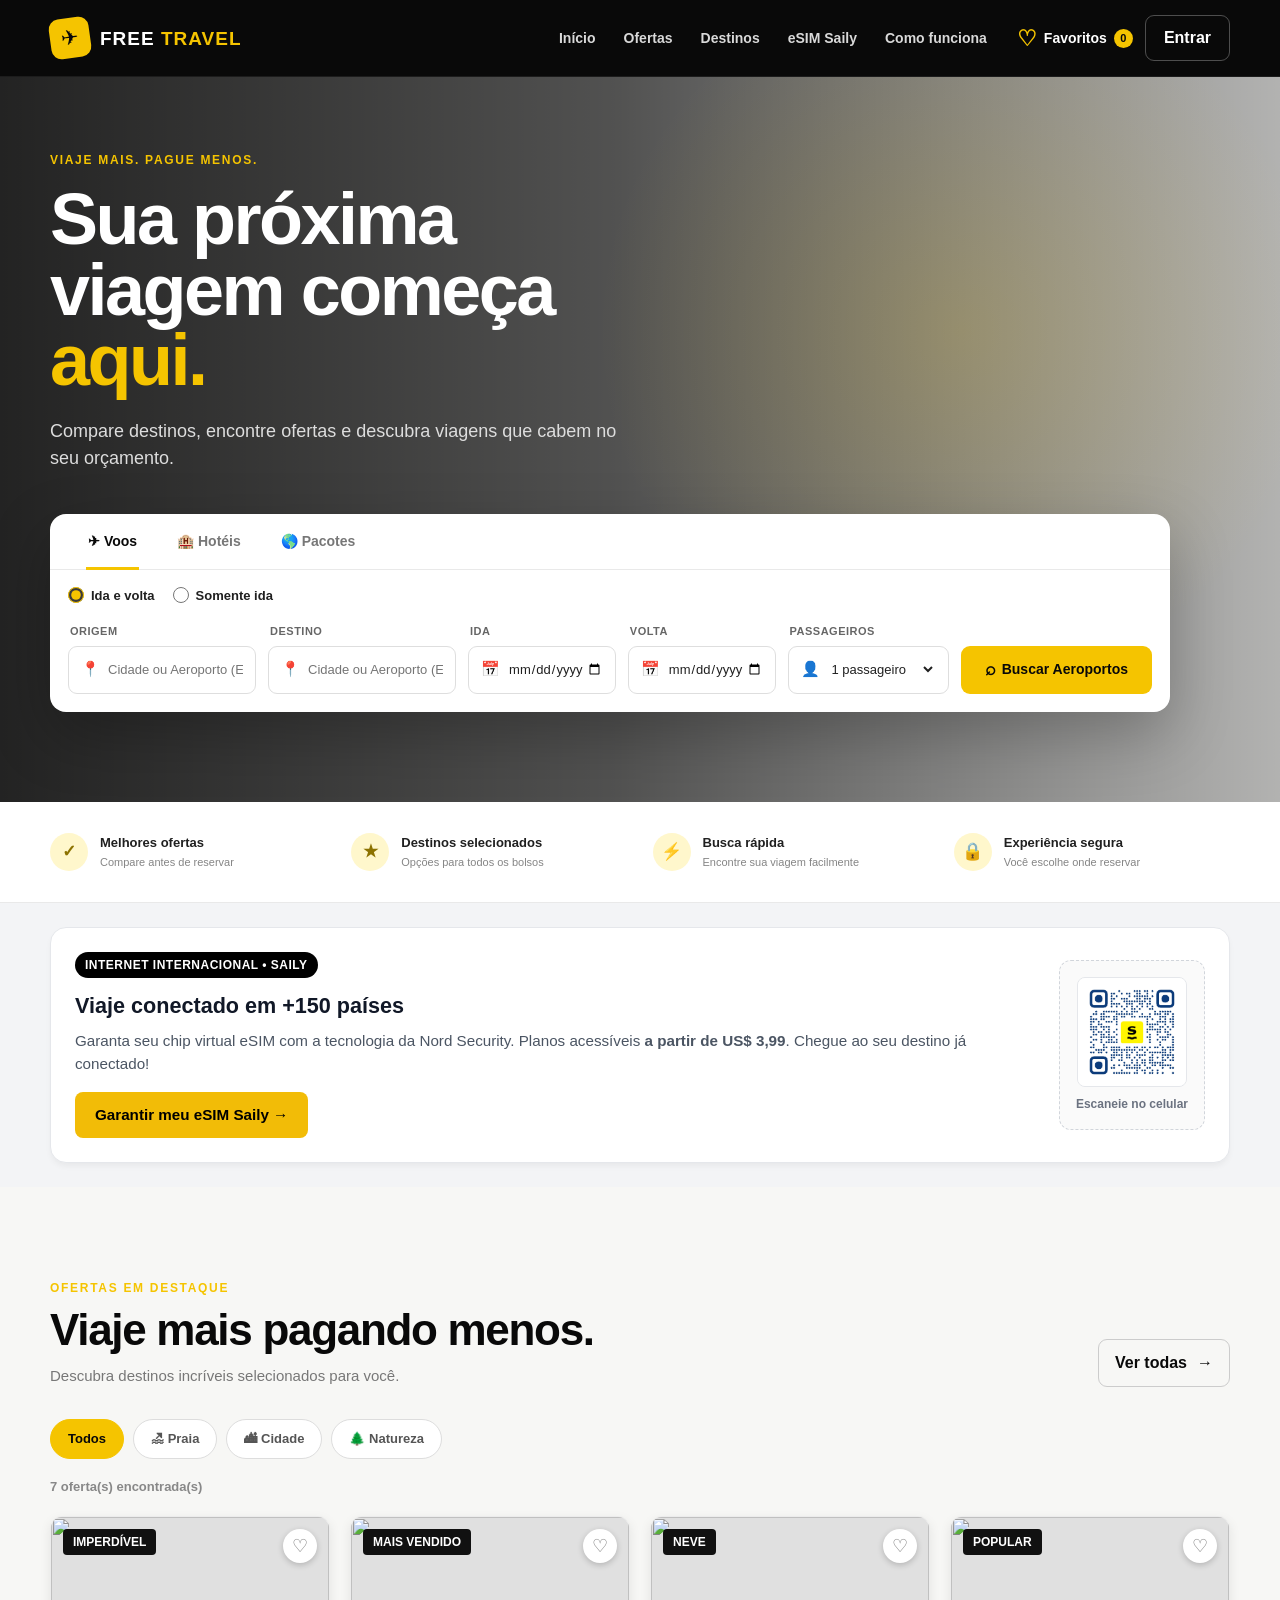
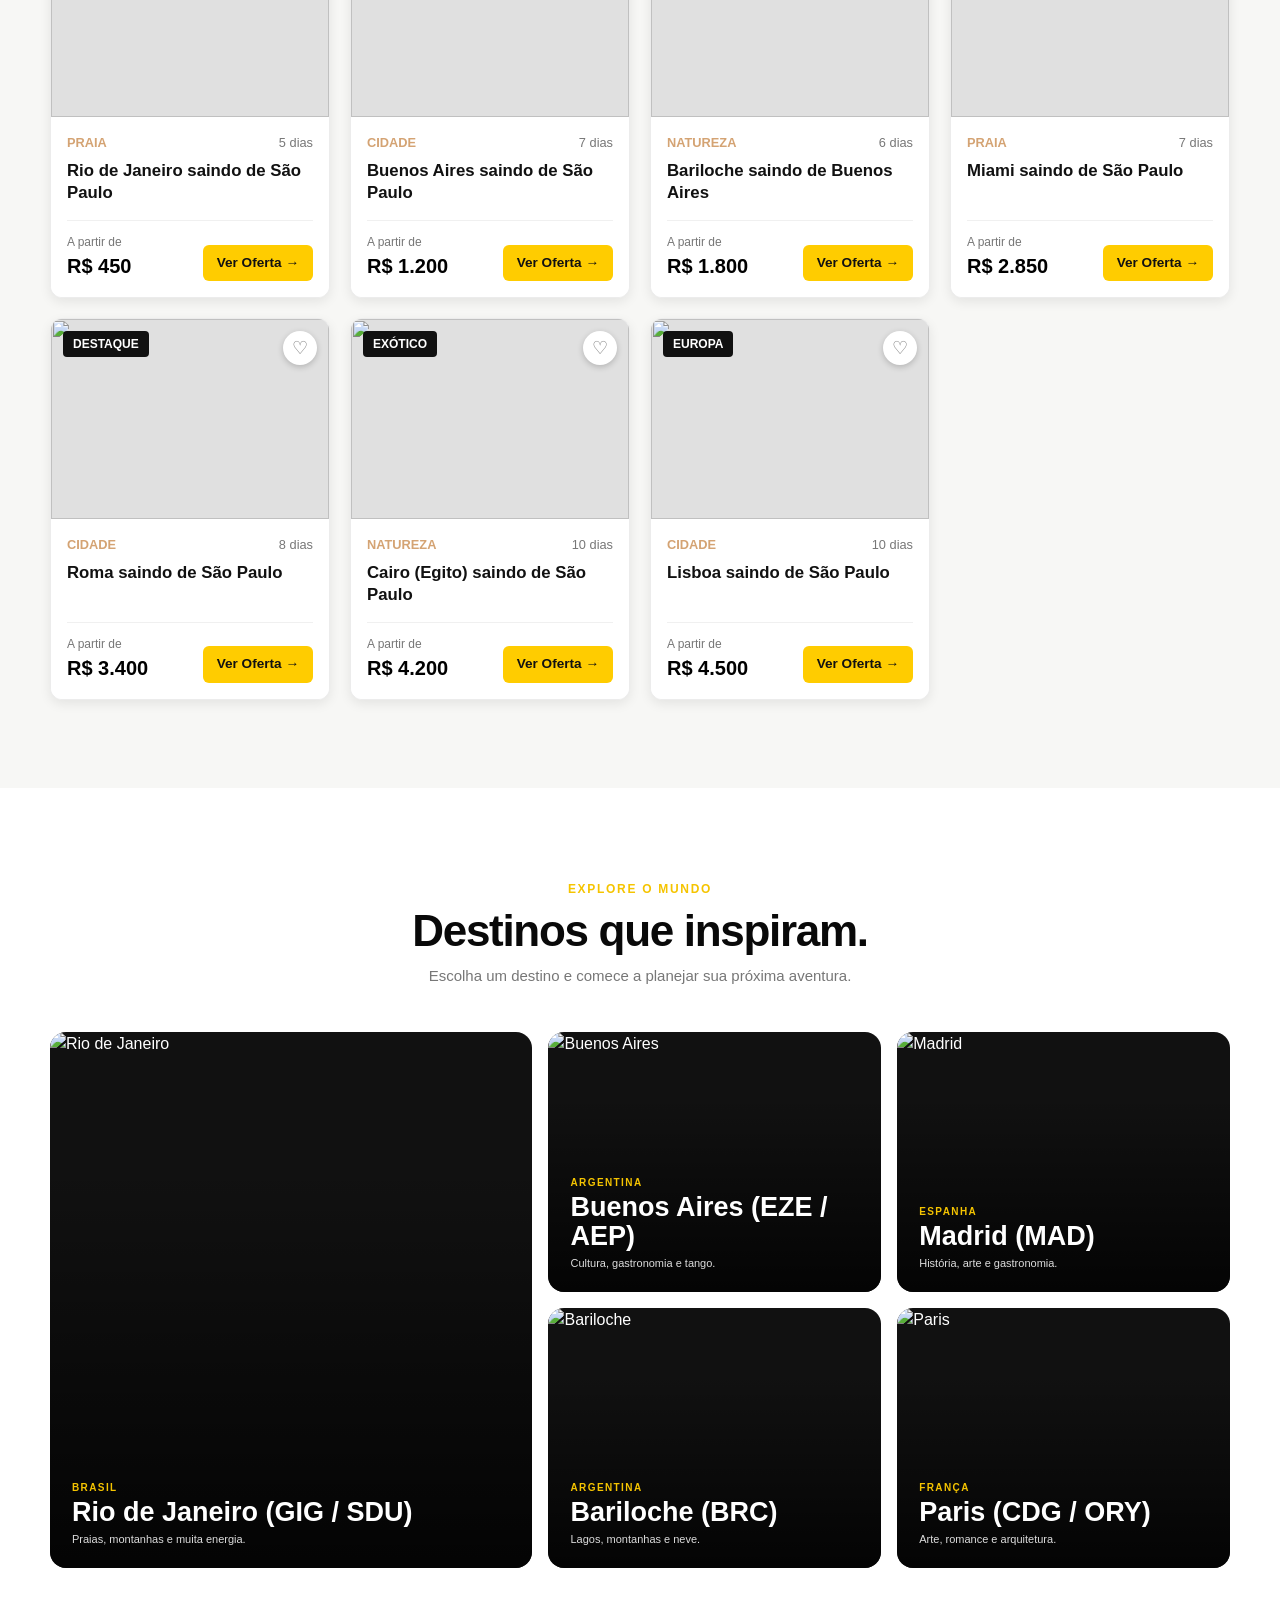
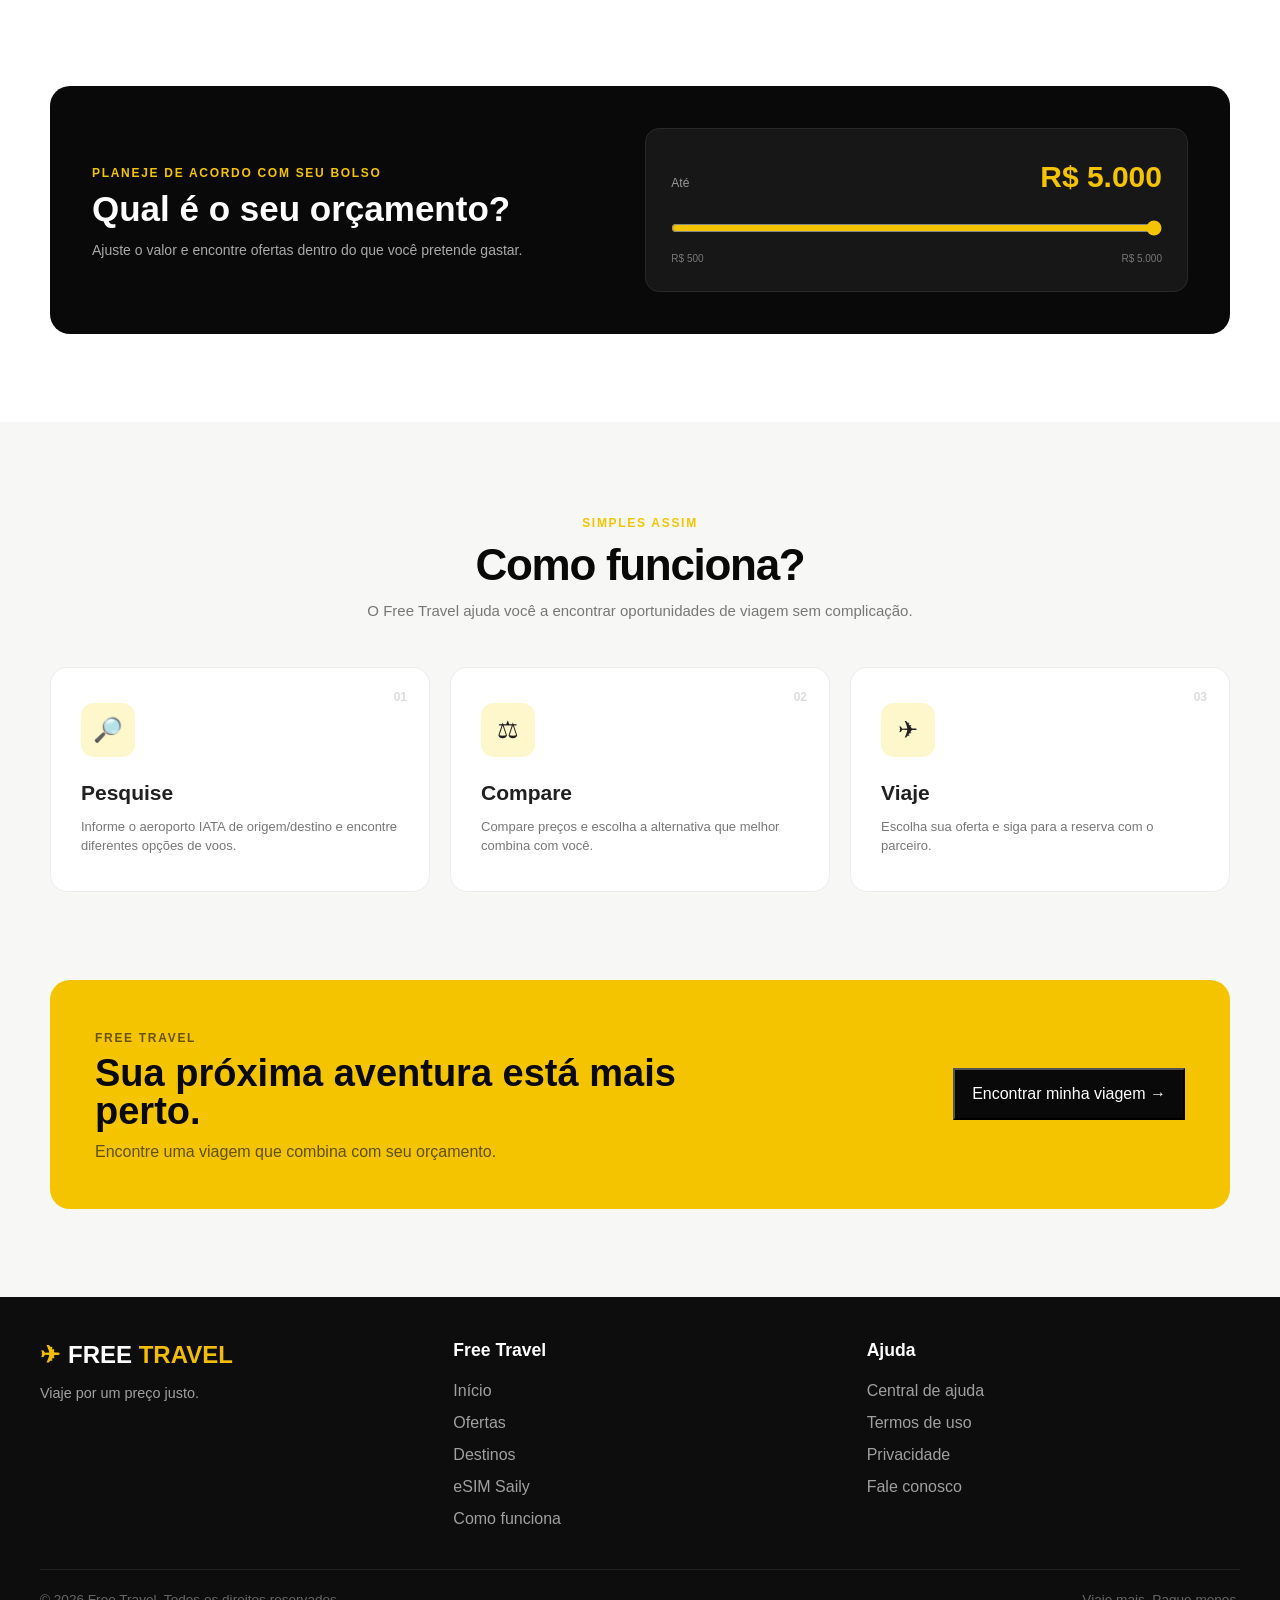
==== commit 8018c805: "Enable autocomplete for origin and destination fields" ====
--- a/index.html
+++ b/index.html
@@ -172,7 +172,7 @@
                   name="origin"
                   type="text"
                   placeholder="Cidade ou Aeroporto (Ex: GRU, BSB)"
-                  autocomplete="off"
+                  autocomplete="on"
                   required
                 >
 
@@ -198,7 +198,7 @@
                   name="destination"
                   type="text"
                   placeholder="Cidade ou Aeroporto (Ex: GIG, EZE, MIA)"
-                  autocomplete="off"
+                  autocomplete="on"
                   required
                 >
 
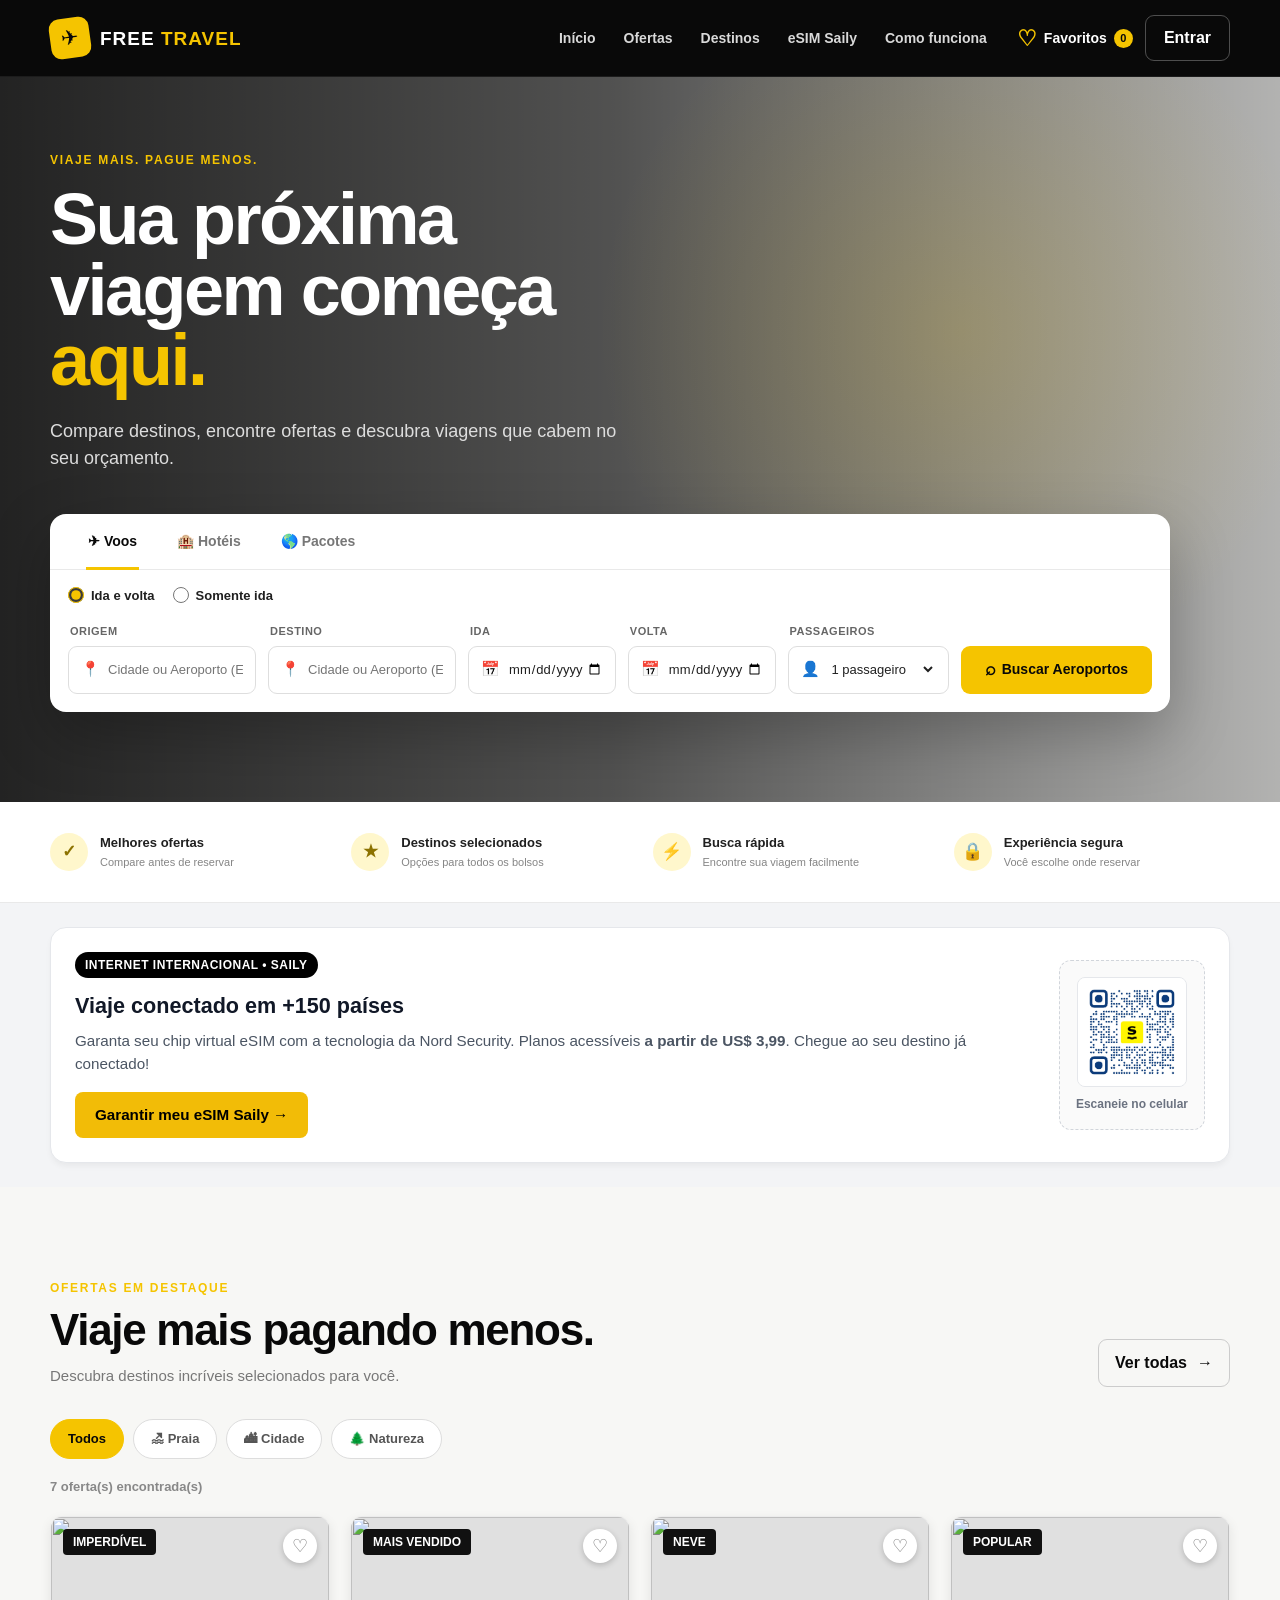
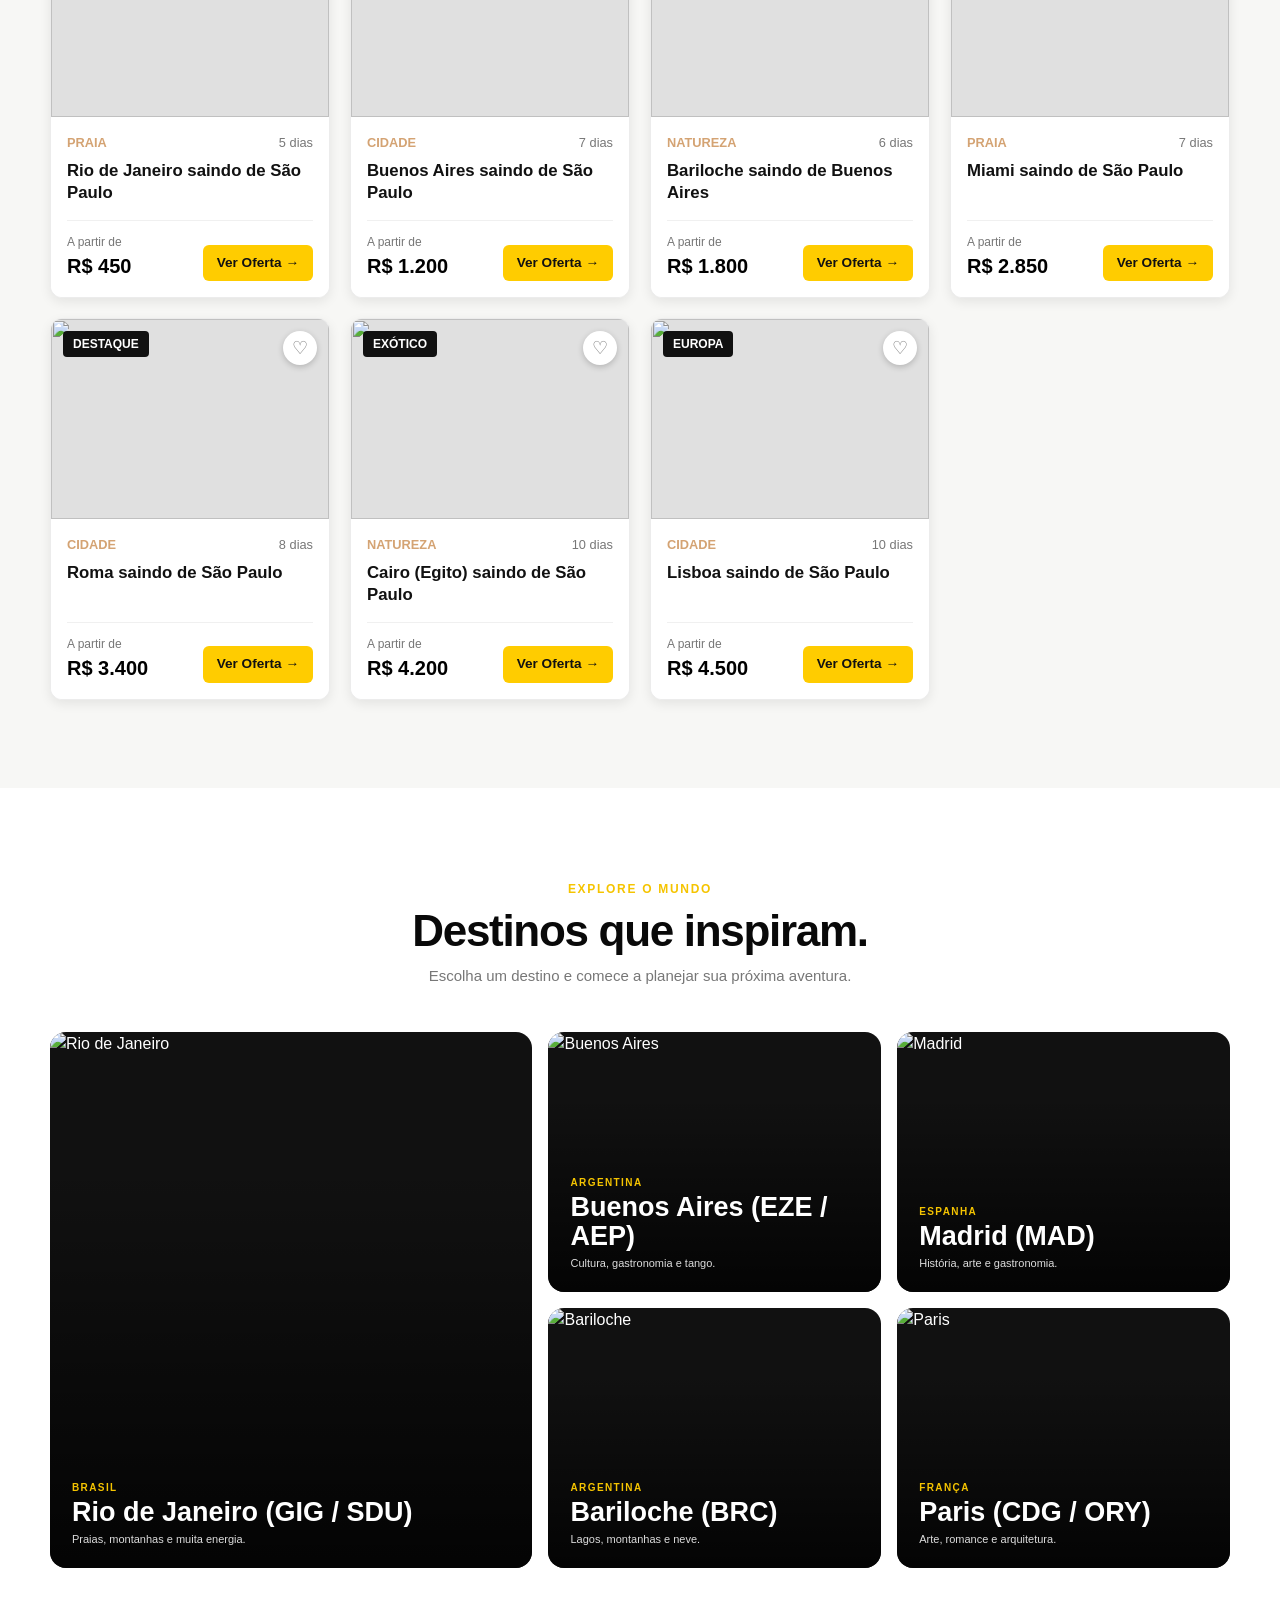
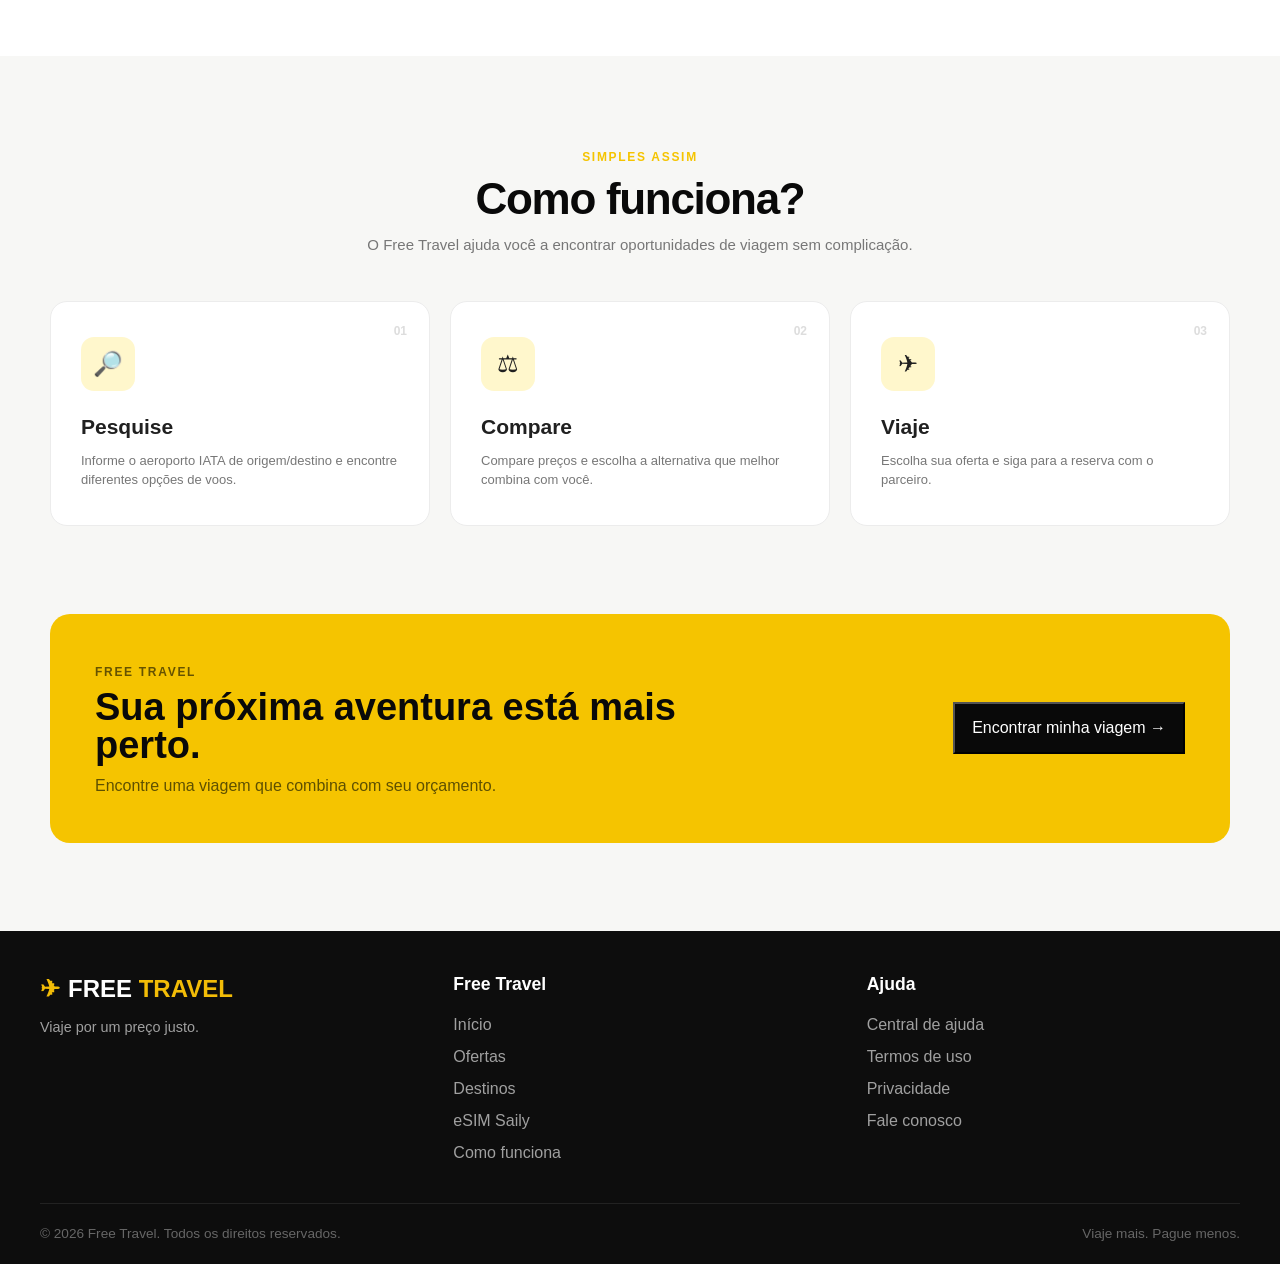
==== commit 7d23fdb1: "Update budget section to featured destination section" ====
--- a/index.html
+++ b/index.html
@@ -689,72 +689,14 @@
     </section>
 
 
-    <!-- ================= ORÇAMENTO ================= -->
-
-    <section class="budget-section">
+    <!-- ================= DESTINO DO MÊS ================= -->
+
+    <section class="featured-section" id="destino-do-mes">
 
       <div class="container">
 
-        <div class="budget-card">
-
-          <div class="budget-copy">
-
-            <span class="section-kicker">
-              PLANEJE DE ACORDO COM SEU BOLSO
-            </span>
-
-            <h2>
-              Qual é o seu orçamento?
-            </h2>
-
-            <p>
-              Ajuste o valor e encontre ofertas
-              dentro do que você pretende gastar.
-            </p>
-
-          </div>
-
-
-          <div class="budget-control">
-
-            <div class="budget-value">
-
-              <span>
-                Até
-              </span>
-
-              <strong id="budgetValue">
-                R$ 5.000
-              </strong>
-
-            </div>
-
-
-            <input
-              id="budgetSlider"
-              type="range"
-              min="500"
-              max="5000"
-              step="100"
-              value="5000"
-            >
-
-
-            <div class="budget-range-labels">
-
-              <span>
-                R$ 500
-              </span>
-
-              <span>
-                R$ 5.000
-              </span>
-
-            </div>
-
-          </div>
-
-        </div>
+        <!-- O JavaScript irá injetar a oferta em destaque aqui -->
+        <div id="featuredDestinationContainer"></div>
 
       </div>
 
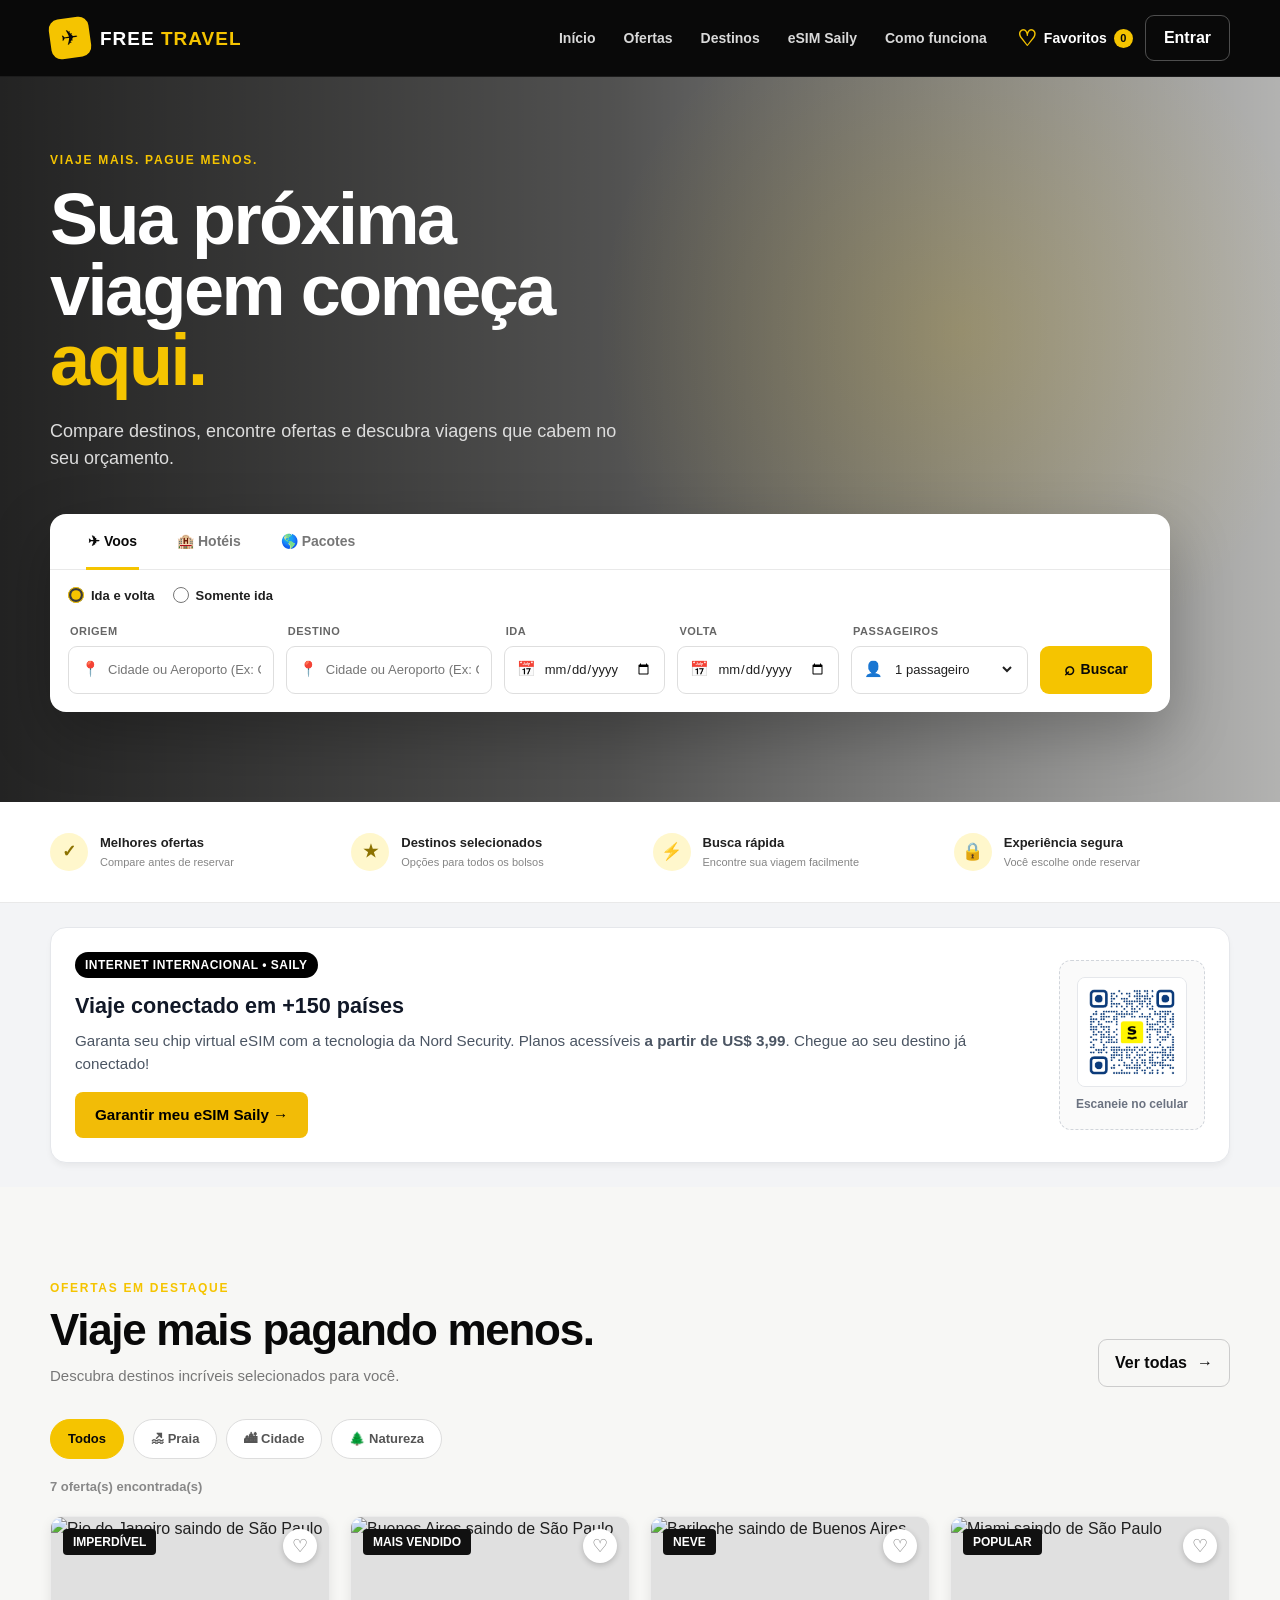
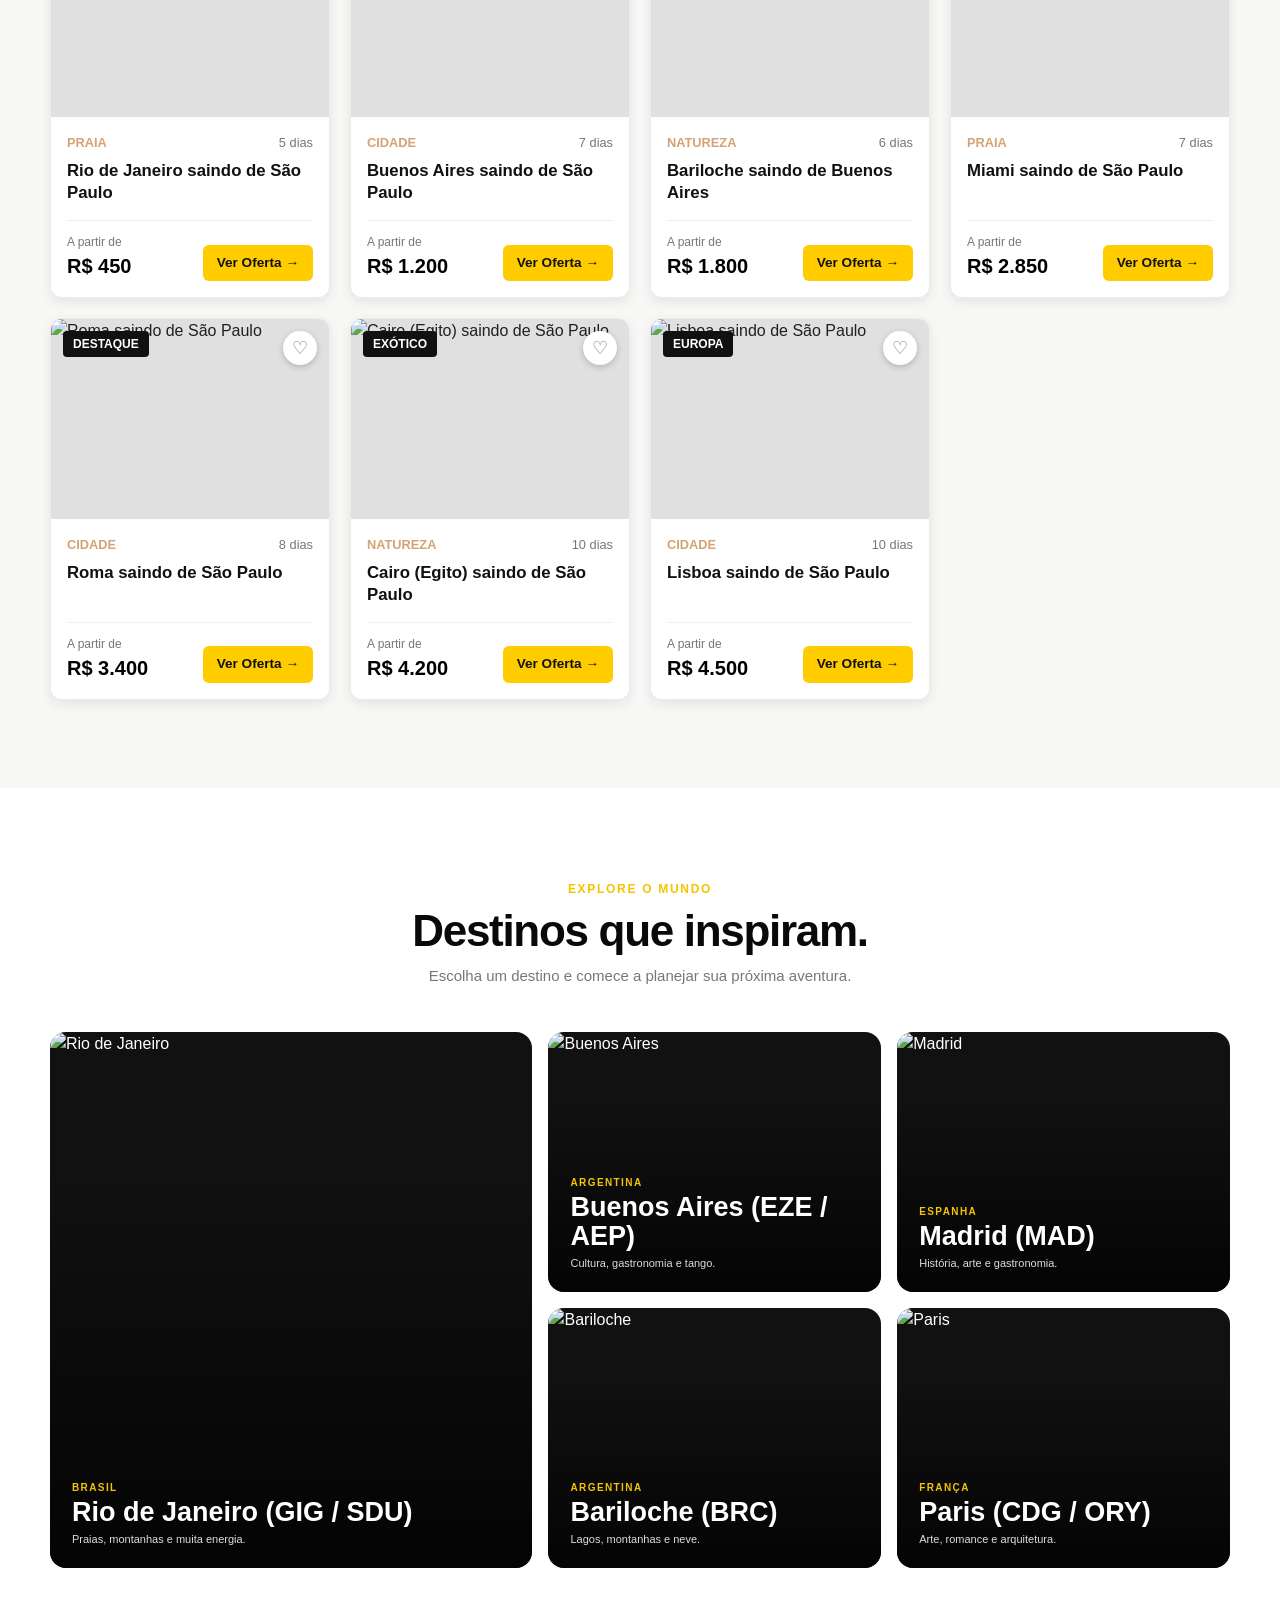
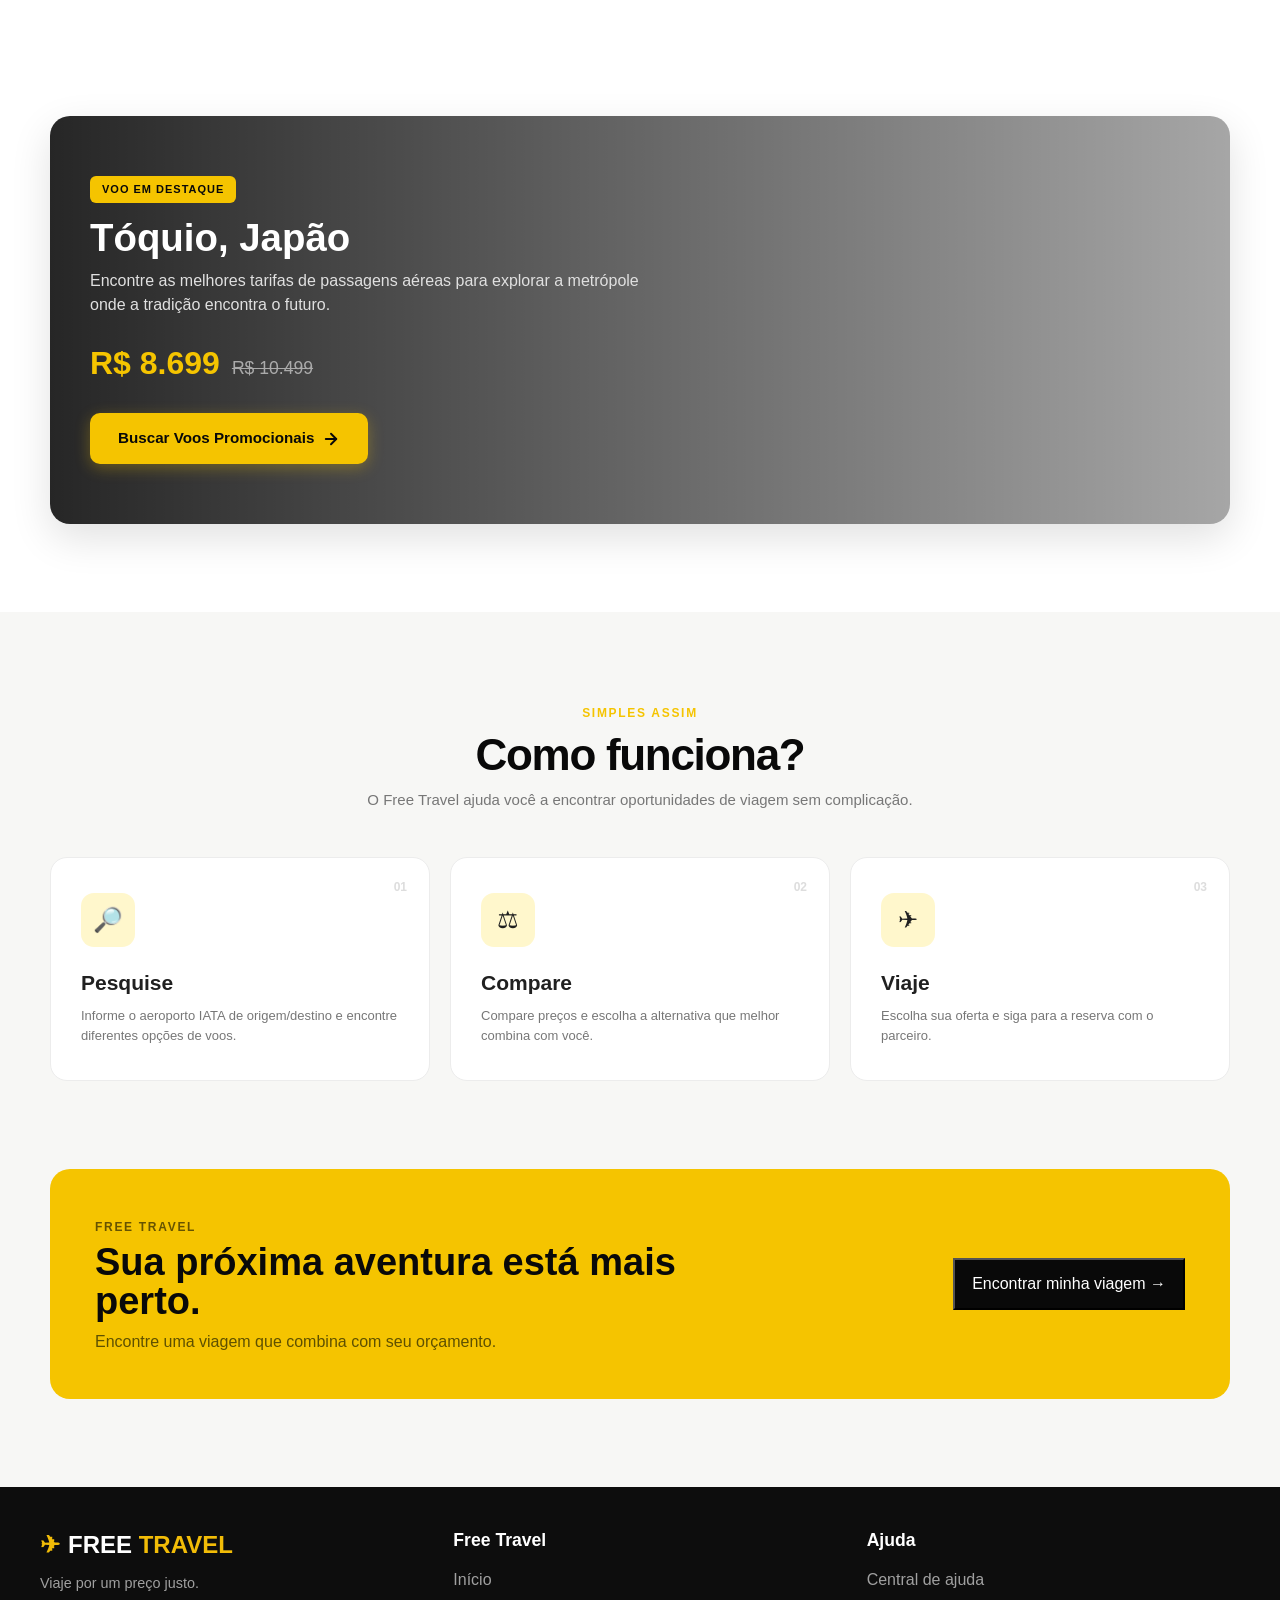
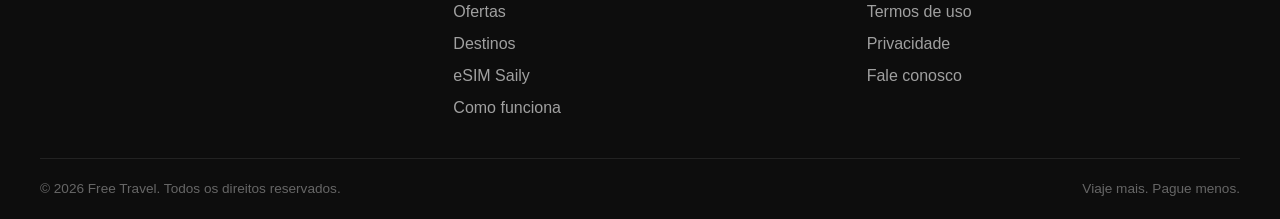
==== commit f9579a7e: "Update index.html" ====
--- a/index.html
+++ b/index.html
@@ -79,11 +79,11 @@
   </header>
 
 
-  <!-- ================= HERO ================= -->
-
-  <main>
-
-    <section class="hero" id="home">
+  <!-- ================= HERO & MAIN ================= -->
+
+  <main id="home">
+
+    <section class="hero">
 
       <div class="hero-overlay"></div>
 
@@ -117,6 +117,7 @@
             <button
               class="search-tab active"
               type="button"
+              data-tab="flights"
             >
               ✈ Voos
             </button>
@@ -124,6 +125,7 @@
             <button
               class="search-tab"
               type="button"
+              data-tab="hotels"
             >
               🏨 Hotéis
             </button>
@@ -131,6 +133,7 @@
             <button
               class="search-tab"
               type="button"
+              data-tab="packages"
             >
               🌎 Pacotes
             </button>
@@ -154,8 +157,8 @@
             id="searchForm"
           >
 
-            <!-- CAMPO: ORIGEM (IATA) -->
-            <div class="search-field">
+            <!-- CAMPO: ORIGEM -->
+            <div class="search-field" id="originField">
 
               <label for="origin">
                 Origem
@@ -163,16 +166,14 @@
 
               <div class="input-wrap">
 
-                <span class="input-icon">
-                  📍
-                </span>
+                <span class="input-icon">📍</span>
 
                 <input
                   id="origin"
                   name="origin"
                   type="text"
                   placeholder="Cidade ou Aeroporto (Ex: GRU, BSB)"
-                  autocomplete="on"
+                  autocomplete="off"
                   required
                 >
 
@@ -180,7 +181,7 @@
 
             </div>
 
-            <!-- CAMPO: DESTINO (IATA) -->
+            <!-- CAMPO: DESTINO -->
             <div class="search-field">
 
               <label for="destination">
@@ -189,16 +190,14 @@
 
               <div class="input-wrap">
 
-                <span class="input-icon">
-                  📍
-                </span>
+                <span class="input-icon">📍</span>
 
                 <input
                   id="destination"
                   name="destination"
                   type="text"
                   placeholder="Cidade ou Aeroporto (Ex: GIG, EZE, MIA)"
-                  autocomplete="on"
+                  autocomplete="off"
                   required
                 >
 
@@ -215,9 +214,7 @@
 
               <div class="input-wrap">
 
-                <span class="input-icon">
-                  📅
-                </span>
+                <span class="input-icon">📅</span>
 
                 <input
                   id="departure"
@@ -239,9 +236,7 @@
 
               <div class="input-wrap">
 
-                <span class="input-icon">
-                  📅
-                </span>
+                <span class="input-icon">📅</span>
 
                 <input
                   id="return"
@@ -263,9 +258,7 @@
 
               <div class="input-wrap">
 
-                <span class="input-icon">
-                  👤
-                </span>
+                <span class="input-icon">👤</span>
 
                 <select
                   id="passengers"
@@ -289,7 +282,7 @@
               type="submit"
             >
               <span class="search-button-icon">⌕</span>
-              Buscar Aeroportos
+              Buscar
             </button>
 
           </form>
@@ -308,50 +301,35 @@
       <div class="container trust-inner">
 
         <div class="trust-item">
-
           <span>✓</span>
-
           <div>
             <strong>Melhores ofertas</strong>
             <small>Compare antes de reservar</small>
           </div>
-
-        </div>
-
+        </div>
 
         <div class="trust-item">
-
           <span>★</span>
-
           <div>
             <strong>Destinos selecionados</strong>
             <small>Opções para todos os bolsos</small>
           </div>
-
-        </div>
-
+        </div>
 
         <div class="trust-item">
-
           <span>⚡</span>
-
           <div>
             <strong>Busca rápida</strong>
             <small>Encontre sua viagem facilmente</small>
           </div>
-
-        </div>
-
+        </div>
 
         <div class="trust-item">
-
           <span>🔒</span>
-
           <div>
             <strong>Experiência segura</strong>
             <small>Você escolhe onde reservar</small>
           </div>
-
         </div>
 
       </div>
@@ -366,7 +344,6 @@
 
         <div style="background: #ffffff; border: 1px solid #e5e7eb; border-radius: 16px; padding: 24px; box-shadow: 0 4px 6px -1px rgba(0,0,0,0.05); display: flex; flex-wrap: wrap; align-items: center; justify-content: space-between; gap: 20px;">
           
-          <!-- Texto Explicativo -->
           <div style="flex: 1; min-width: 280px;">
             <div style="display: inline-block; background: #000000; color: #ffffff; font-size: 0.75rem; font-weight: 700; padding: 4px 10px; border-radius: 20px; text-transform: uppercase; letter-spacing: 0.5px; margin-bottom: 12px;">
               Internet Internacional • Saily
@@ -382,7 +359,6 @@
             </a>
           </div>
 
-          <!-- QR Code Container -->
           <div style="display: flex; flex-direction: column; align-items: center; background: #fafafa; border: 1px dashed #d1d5db; padding: 16px; border-radius: 12px; min-width: 140px; text-align: center;">
             <a href="https://saily.tpk.mx/jM4eFUO4" target="_blank" rel="noopener noreferrer">
               <img src="tp-qr-code.jpg" alt="QR Code Saily eSIM" style="width: 110px; height: 110px; border-radius: 8px; display: block; border: 1px solid #e5e7eb;">
@@ -401,442 +377,182 @@
 
     <!-- ================= OFERTAS ================= -->
 
-    <section
-      class="section offers-section"
-      id="ofertas"
-    >
+    <section class="section offers-section" id="ofertas">
 
       <div class="container">
 
         <div class="section-heading">
 
           <div>
-
-            <span class="section-kicker">
-              OFERTAS EM DESTAQUE
-            </span>
-
-            <h2>
-              Viaje mais pagando menos.
-            </h2>
-
-            <p>
-              Descubra destinos incríveis selecionados
-              para você.
-            </p>
-
-          </div>
-
-          <button
-            class="outline-btn"
-            type="button"
-            data-action="show-all"
-          >
-            Ver todas
-            <span>→</span>
+            <span class="section-kicker">OFERTAS EM DESTAQUE</span>
+            <h2>Viaje mais pagando menos.</h2>
+            <p>Descubra destinos incríveis selecionados para você.</p>
+          </div>
+
+          <button class="outline-btn" type="button" data-action="show-all">
+            Ver todas <span>→</span>
           </button>
 
         </div>
 
 
-        <!-- ================= FILTROS ================= -->
+        <!-- FILTROS -->
 
         <div class="filter-row">
-
-          <button
-            class="filter-btn active"
-            type="button"
-            data-trip-type="Todos"
-          >
-            Todos
+          <button class="filter-btn active" type="button" data-trip-type="Todos">Todos</button>
+          <button class="filter-btn" type="button" data-trip-type="Praia">🏖 Praia</button>
+          <button class="filter-btn" type="button" data-trip-type="Cidade">🏙 Cidade</button>
+          <button class="filter-btn" type="button" data-trip-type="Natureza">🌲 Natureza</button>
+        </div>
+
+        <div class="results-info" id="resultCount">
+          Carregando ofertas...
+        </div>
+
+        <div class="trip-grid" id="tripGrid"></div>
+
+      </div>
+
+    </section>
+
+
+    <!-- ================= DESTINOS ================= -->
+
+    <section class="section destinations-section" id="destinos">
+
+      <div class="container">
+
+        <div class="section-heading centered">
+          <span class="section-kicker">EXPLORE O MUNDO</span>
+          <h2>Destinos que inspiram.</h2>
+          <p>Escolha um destino e comece a planejar sua próxima aventura.</p>
+        </div>
+
+        <div class="destination-grid">
+
+          <button class="destination-card destination-large" type="button" data-destination="Rio de Janeiro">
+            <img src="https://images.unsplash.com/photo-1483729558449-99ef09a8c325?auto=format&fit=crop&w=1400&q=85" alt="Rio de Janeiro" loading="lazy">
+            <div class="destination-overlay"></div>
+            <div class="destination-content">
+              <small>BRASIL</small>
+              <strong>Rio de Janeiro (GIG / SDU)</strong>
+              <span>Praias, montanhas e muita energia.</span>
+            </div>
           </button>
 
-          <button
-            class="filter-btn"
-            type="button"
-            data-trip-type="Praia"
-          >
-            🏖 Praia
+          <button class="destination-card" type="button" data-destination="Buenos Aires">
+            <img src="https://images.unsplash.com/photo-1589909202802-8f4aadce1849?auto=format&fit=crop&w=1000&q=85" alt="Buenos Aires" loading="lazy">
+            <div class="destination-overlay"></div>
+            <div class="destination-content">
+              <small>ARGENTINA</small>
+              <strong>Buenos Aires (EZE / AEP)</strong>
+              <span>Cultura, gastronomia e tango.</span>
+            </div>
           </button>
 
-          <button
-            class="filter-btn"
-            type="button"
-            data-trip-type="Cidade"
-          >
-            🏙 Cidade
+          <button class="destination-card" type="button" data-destination="Madrid">
+            <img src="https://images.unsplash.com/photo-1539037116277-4db20889f2d4?auto=format&fit=crop&w=1000&q=85" alt="Madrid" loading="lazy">
+            <div class="destination-overlay"></div>
+            <div class="destination-content">
+              <small>ESPANHA</small>
+              <strong>Madrid (MAD)</strong>
+              <span>História, arte e gastronomia.</span>
+            </div>
           </button>
 
-          <button
-            class="filter-btn"
-            type="button"
-            data-trip-type="Natureza"
-          >
-            🌲 Natureza
+          <button class="destination-card" type="button" data-destination="Bariloche">
+            <img src="https://images.unsplash.com/photo-1544986581-efac024faf62?auto=format&fit=crop&w=1000&q=85" alt="Bariloche" loading="lazy">
+            <div class="destination-overlay"></div>
+            <div class="destination-content">
+              <small>ARGENTINA</small>
+              <strong>Bariloche (BRC)</strong>
+              <span>Lagos, montanhas e neve.</span>
+            </div>
           </button>
 
-        </div>
-
-
-        <div
-          class="results-info"
-          id="resultCount"
-        >
-          Carregando ofertas...
-        </div>
-
-
-        <div
-          class="trip-grid"
-          id="tripGrid"
-        >
-        </div>
-
-      </div>
-
-    </section>
-
-
-    <!-- ================= DESTINOS ================= -->
-
-    <section
-      class="section destinations-section"
-      id="destinos"
-    >
-
+          <button class="destination-card" type="button" data-destination="Paris">
+            <img src="https://images.unsplash.com/photo-1502602898657-3e91760cbb34?auto=format&fit=crop&w=1000&q=85" alt="Paris" loading="lazy">
+            <div class="destination-overlay"></div>
+            <div class="destination-content">
+              <small>FRANÇA</small>
+              <strong>Paris (CDG / ORY)</strong>
+              <span>Arte, romance e arquitetura.</span>
+            </div>
+          </button>
+
+        </div>
+
+      </div>
+
+    </section>
+
+
+    <!-- ================= DESTINO DO MÊS ================= -->
+
+    <section class="featured-section" id="destino-do-mes">
       <div class="container">
+        <div id="featuredDestinationContainer"></div>
+      </div>
+    </section>
+
+
+    <!-- ================= COMO FUNCIONA ================= -->
+
+    <section class="section how-section" id="como-funciona">
+
+      <div class="container">
 
         <div class="section-heading centered">
-
-          <span class="section-kicker">
-            EXPLORE O MUNDO
-          </span>
-
-          <h2>
-            Destinos que inspiram.
-          </h2>
-
-          <p>
-            Escolha um destino e comece a planejar
-            sua próxima aventura.
-          </p>
-
-        </div>
-
-
-        <div class="destination-grid">
-
-
-          <button
-            class="destination-card destination-large"
-            type="button"
-            data-destination="Rio de Janeiro"
-          >
-
-            <img
-              src="https://images.unsplash.com/photo-1483729558449-99ef09a8c325?auto=format&fit=crop&w=1400&q=85"
-              alt="Rio de Janeiro"
-              loading="lazy"
-            >
-
-            <div class="destination-overlay"></div>
-
-            <div class="destination-content">
-
-              <small>BRASIL</small>
-
-              <strong>
-                Rio de Janeiro (GIG / SDU)
-              </strong>
-
-              <span>
-                Praias, montanhas e muita energia.
-              </span>
-
-            </div>
-
-          </button>
-
-
-          <button
-            class="destination-card"
-            type="button"
-            data-destination="Buenos Aires"
-          >
-
-            <img
-              src="https://images.unsplash.com/photo-1589909202802-8f4aadce1849?auto=format&fit=crop&w=1000&q=85"
-              alt="Buenos Aires"
-              loading="lazy"
-            >
-
-            <div class="destination-overlay"></div>
-
-            <div class="destination-content">
-
-              <small>ARGENTINA</small>
-
-              <strong>
-                Buenos Aires (EZE / AEP)
-              </strong>
-
-              <span>
-                Cultura, gastronomia e tango.
-              </span>
-
-            </div>
-
-          </button>
-
-
-          <button
-            class="destination-card"
-            type="button"
-            data-destination="Madrid"
-          >
-
-            <img
-              src="https://images.unsplash.com/photo-1539037116277-4db20889f2d4?auto=format&fit=crop&w=1000&q=85"
-              alt="Madrid"
-              loading="lazy"
-            >
-
-            <div class="destination-overlay"></div>
-
-            <div class="destination-content">
-
-              <small>ESPANHA</small>
-
-              <strong>
-                Madrid (MAD)
-              </strong>
-
-              <span>
-                História, arte e gastronomia.
-              </span>
-
-            </div>
-
-          </button>
-
-
-          <button
-            class="destination-card"
-            type="button"
-            data-destination="Bariloche"
-          >
-
-            <img
-              src="https://images.unsplash.com/photo-1544986581-efac024faf62?auto=format&fit=crop&w=1000&q=85"
-              alt="Bariloche"
-              loading="lazy"
-            >
-
-            <div class="destination-overlay"></div>
-
-            <div class="destination-content">
-
-              <small>ARGENTINA</small>
-
-              <strong>
-                Bariloche (BRC)
-              </strong>
-
-              <span>
-                Lagos, montanhas e neve.
-              </span>
-
-            </div>
-
-          </button>
-
-
-          <button
-            class="destination-card"
-            type="button"
-            data-destination="Paris"
-          >
-
-            <img
-              src="https://images.unsplash.com/photo-1502602898657-3e91760cbb34?auto=format&fit=crop&w=1000&q=85"
-              alt="Paris"
-              loading="lazy"
-            >
-
-            <div class="destination-overlay"></div>
-
-            <div class="destination-content">
-
-              <small>FRANÇA</small>
-
-              <strong>
-                Paris (CDG / ORY)
-              </strong>
-
-              <span>
-                Arte, romance e arquitetura.
-              </span>
-
-            </div>
-
-          </button>
-
-
-        </div>
-
-      </div>
-
-    </section>
-
-
-    <!-- ================= DESTINO DO MÊS ================= -->
-
-    <section class="featured-section" id="destino-do-mes">
+          <span class="section-kicker">SIMPLES ASSIM</span>
+          <h2>Como funciona?</h2>
+          <p>O Free Travel ajuda você a encontrar oportunidades de viagem sem complicação.</p>
+        </div>
+
+        <div class="steps-grid">
+
+          <article class="step-card">
+            <span class="step-number">01</span>
+            <div class="step-icon">🔎</div>
+            <h3>Pesquise</h3>
+            <p>Informe o aeroporto IATA de origem/destino e encontre diferentes opções de voos.</p>
+          </article>
+
+          <article class="step-card">
+            <span class="step-number">02</span>
+            <div class="step-icon">⚖</div>
+            <h3>Compare</h3>
+            <p>Compare preços e escolha a alternativa que melhor combina com você.</p>
+          </article>
+
+          <article class="step-card">
+            <span class="step-number">03</span>
+            <div class="step-icon">✈</div>
+            <h3>Viaje</h3>
+            <p>Escolha sua oferta e siga para a reserva com o parceiro.</p>
+          </article>
+
+        </div>
+
+      </div>
+
+    </section>
+
+
+    <!-- ================= CTA ================= -->
+
+    <section class="cta-section">
 
       <div class="container">
 
-        <!-- O JavaScript irá injetar a oferta em destaque aqui -->
-        <div id="featuredDestinationContainer"></div>
-
-      </div>
-
-    </section>
-
-
-    <!-- ================= COMO FUNCIONA ================= -->
-
-    <section
-      class="section how-section"
-      id="como-funciona"
-    >
-
-      <div class="container">
-
-        <div class="section-heading centered">
-
-          <span class="section-kicker">
-            SIMPLES ASSIM
-          </span>
-
-          <h2>
-            Como funciona?
-          </h2>
-
-          <p>
-            O Free Travel ajuda você a encontrar
-            oportunidades de viagem sem complicação.
-          </p>
-
-        </div>
-
-
-        <div class="steps-grid">
-
-
-          <article class="step-card">
-
-            <span class="step-number">
-              01
-            </span>
-
-            <div class="step-icon">
-              🔎
-            </div>
-
-            <h3>
-              Pesquise
-            </h3>
-
-            <p>
-              Informe o aeroporto IATA de origem/destino e encontre
-              diferentes opções de voos.
-            </p>
-
-          </article>
-
-
-          <article class="step-card">
-
-            <span class="step-number">
-              02
-            </span>
-
-            <div class="step-icon">
-              ⚖
-            </div>
-
-            <h3>
-              Compare
-            </h3>
-
-            <p>
-              Compare preços e escolha a alternativa
-              que melhor combina com você.
-            </p>
-
-          </article>
-
-
-          <article class="step-card">
-
-            <span class="step-number">
-              03
-            </span>
-
-            <div class="step-icon">
-              ✈
-            </div>
-
-            <h3>
-              Viaje
-            </h3>
-
-            <p>
-              Escolha sua oferta e siga para
-              a reserva com o parceiro.
-            </p>
-
-          </article>
-
-
-        </div>
-
-      </div>
-
-    </section>
-
-
-    <!-- ================= CTA ================= -->
-
-    <section class="cta-section">
-
-      <div class="container">
-
         <div class="cta-card">
 
           <div>
-
-            <span class="section-kicker">
-              FREE TRAVEL
-            </span>
-
-            <h2>
-              Sua próxima aventura
-              está mais perto.
-            </h2>
-
-            <p>
-              Encontre uma viagem que combina
-              com seu orçamento.
-            </p>
-
-          </div>
-
-          <button
-            class="primary-btn"
-            type="button"
-            data-action="go-search"
-          >
+            <span class="section-kicker">FREE TRAVEL</span>
+            <h2>Sua próxima aventura está mais perto.</h2>
+            <p>Encontre uma viagem que combina com seu orçamento.</p>
+          </div>
+
+          <button class="primary-btn" type="button" data-action="go-search">
             Encontrar minha viagem →
           </button>
 
@@ -852,54 +568,52 @@
   <!-- ================= FOOTER ================= -->
 
   <footer style="background-color: #0d0d0d; color: #ffffff; padding: 40px 20px 20px 20px; font-family: sans-serif;">
+
     <div style="max-width: 1200px; margin: 0 auto; display: flex; flex-wrap: wrap; justify-content: space-between; gap: 40px;">
-        
-        <!-- Marca / Coluna 1 -->
-        <div style="flex: 1; min-width: 250px;">
-            <a href="index.html" style="text-decoration: none; color: #ffffff; font-size: 1.5rem; font-weight: bold; display: flex; align-items: center; gap: 8px;">
-                <span style="color: #f2bc07;">✈</span>
-                <span>FREE <strong style="color: #f2bc07;">TRAVEL</strong></span>
-            </a>
-            <p style="color: #a0a0a0; font-size: 0.9rem; margin-top: 10px;">Viaje por um preço justo.</p>
-        </div>
-
-        <!-- Coluna 2: Navegação -->
-        <div style="flex: 1; min-width: 150px;">
-            <h4 style="color: #ffffff; margin-bottom: 15px; font-size: 1.1rem;">Free Travel</h4>
-            <ul style="list-style: none; padding: 0; margin: 0;">
-                <li style="margin-bottom: 8px;"><a href="index.html" style="color: #a0a0a0; text-decoration: none;">Início</a></li>
-                <li style="margin-bottom: 8px;"><a href="index.html#ofertas" style="color: #a0a0a0; text-decoration: none;">Ofertas</a></li>
-                <li style="margin-bottom: 8px;"><a href="index.html#destinos" style="color: #a0a0a0; text-decoration: none;">Destinos</a></li>
-                <li style="margin-bottom: 8px;"><a href="index.html#esim" style="color: #a0a0a0; text-decoration: none;">eSIM Saily</a></li>
-                <li style="margin-bottom: 8px;"><a href="index.html#como-funciona" style="color: #a0a0a0; text-decoration: none;">Como funciona</a></li>
-            </ul>
-        </div>
-
-        <!-- Coluna 3: Ajuda -->
-        <div style="flex: 1; min-width: 150px;">
-            <h4 style="color: #ffffff; margin-bottom: 15px; font-size: 1.1rem;">Ajuda</h4>
-            <ul style="list-style: none; padding: 0; margin: 0;">
-                <li style="margin-bottom: 8px;"><a href="central-de-ajuda.html" style="color: #a0a0a0; text-decoration: none;">Central de ajuda</a></li>
-                <li style="margin-bottom: 8px;"><a href="termos-de-uso.html" style="color: #a0a0a0; text-decoration: none;">Termos de uso</a></li>
-                <li style="margin-bottom: 8px;"><a href="politica-de-privacidade.html" style="color: #a0a0a0; text-decoration: none;">Privacidade</a></li>
-                <li style="margin-bottom: 8px;"><a href="mailto:freetravelbr@aol.com" style="color: #a0a0a0; text-decoration: none;">Fale conosco</a></li>
-            </ul>
-        </div>
+
+      <div style="flex: 1; min-width: 250px;">
+        <a href="#home" style="text-decoration: none; color: #ffffff; font-size: 1.5rem; font-weight: bold; display: flex; align-items: center; gap: 8px;">
+          <span style="color: #f2bc07;">✈</span>
+          <span>FREE <strong style="color: #f2bc07;">TRAVEL</strong></span>
+        </a>
+        <p style="color: #a0a0a0; font-size: 0.9rem; margin-top: 10px;">Viaje por um preço justo.</p>
+      </div>
+
+      <div style="flex: 1; min-width: 150px;">
+        <h4 style="color: #ffffff; margin-bottom: 15px; font-size: 1.1rem;">Free Travel</h4>
+        <ul style="list-style: none; padding: 0; margin: 0;">
+          <li style="margin-bottom: 8px;"><a href="#home" style="color: #a0a0a0; text-decoration: none;">Início</a></li>
+          <li style="margin-bottom: 8px;"><a href="#ofertas" style="color: #a0a0a0; text-decoration: none;">Ofertas</a></li>
+          <li style="margin-bottom: 8px;"><a href="#destinos" style="color: #a0a0a0; text-decoration: none;">Destinos</a></li>
+          <li style="margin-bottom: 8px;"><a href="#esim" style="color: #a0a0a0; text-decoration: none;">eSIM Saily</a></li>
+          <li style="margin-bottom: 8px;"><a href="#como-funciona" style="color: #a0a0a0; text-decoration: none;">Como funciona</a></li>
+        </ul>
+      </div>
+
+      <div style="flex: 1; min-width: 150px;">
+        <h4 style="color: #ffffff; margin-bottom: 15px; font-size: 1.1rem;">Ajuda</h4>
+        <ul style="list-style: none; padding: 0; margin: 0;">
+          <li style="margin-bottom: 8px;"><a href="central-de-ajuda.html" style="color: #a0a0a0; text-decoration: none;">Central de ajuda</a></li>
+          <li style="margin-bottom: 8px;"><a href="termos-de-uso.html" style="color: #a0a0a0; text-decoration: none;">Termos de uso</a></li>
+          <li style="margin-bottom: 8px;"><a href="politica-de-privacidade.html" style="color: #a0a0a0; text-decoration: none;">Privacidade</a></li>
+          <li style="margin-bottom: 8px;"><a href="mailto:freetravelbr@aol.com" style="color: #a0a0a0; text-decoration: none;">Fale conosco</a></li>
+        </ul>
+      </div>
 
     </div>
 
-    <!-- Linha Inferior -->
     <div style="max-width: 1200px; margin: 30px auto 0 auto; padding-top: 20px; border-top: 1px solid #222; display: flex; justify-content: space-between; flex-wrap: wrap; color: #666; font-size: 0.85rem;">
-        <p>© 2026 Free Travel. Todos os direitos reservados.</p>
-        <p>Viaje mais. Pague menos.</p>
+      <p>© 2026 Free Travel. Todos os direitos reservados.</p>
+      <p>Viaje mais. Pague menos.</p>
     </div>
+
   </footer> 
 
   <!-- ================= JAVASCRIPT ================= -->
   <script src="script.js" defer></script>
 
   <!-- WIDGET INTEGRATION (AUTOCOMPLETE/IATA BUSCA) -->
-  <script charset="utf-8" src="//tp.media/content?promo_id=4054&shmarker=123456&campaign_id=100&target_host=www.aviasales.com&locale=pt&currency=brl" async></script>
+  <script charset="utf-8" src="https://tp.media/content?promo_id=4054&shmarker=123456&campaign_id=100&target_host=www.aviasales.com&locale=pt&currency=brl" async></script>
 
 </body>
 </html>
--- a/style.css
+++ b/style.css
@@ -1,6 +1,6 @@
 /* =========================================================
    FREE TRAVEL — style.css
-   Versão Final Atualizada e Corrigida
+   Versão Final Atualizada com Destino do Mês
    ========================================================= */
 
 /* =========================================================
@@ -366,7 +366,7 @@
 }
 
 /* =========================================================
-   SEARCH FORM & BUTTON (CORRIGIDO EM LINHA ÚNICA)
+   SEARCH FORM & BUTTON
    ========================================================= */
 
 .search-form {
@@ -875,75 +875,21 @@
 }
 
 /* =========================================================
-   BUDGET & HOW IT WORKS & CTA
-   ========================================================= */
-
-.budget-section {
-  padding: 30px 0 88px;
+   DESTINO DO MÊS (FEATURED SECTION)
+   ========================================================= */
+
+.featured-section {
+  padding: 60px 0 88px;
   background: var(--white);
 }
 
-.budget-card {
-  display: grid;
-  grid-template-columns: 1fr 1.1fr;
-  align-items: center;
-  gap: 60px;
-  padding: 42px;
-  border-radius: 20px;
-  background: var(--black);
-  color: var(--white);
-}
-
-.budget-copy h2 {
-  margin-top: 7px;
-  font-size: 35px;
-  line-height: 1.05;
-}
-
-.budget-copy p {
-  max-width: 500px;
-  margin-top: 12px;
-  color: #aaa;
-  font-size: 14px;
-}
-
-.budget-control {
-  padding: 25px;
-  border-radius: 14px;
-  background: #171717;
-  border: 1px solid #292929;
-}
-
-.budget-value {
-  display: flex;
-  align-items: baseline;
-  justify-content: space-between;
-  margin-bottom: 20px;
-}
-
-.budget-value span {
-  color: #999;
-  font-size: 12px;
-}
-
-.budget-value strong {
-  color: var(--yellow);
-  font-size: 30px;
-}
-
-#budgetSlider {
-  width: 100%;
-  accent-color: var(--yellow);
-  cursor: pointer;
-}
-
-.budget-range-labels {
-  display: flex;
-  justify-content: space-between;
-  margin-top: 8px;
-  color: #777;
-  font-size: 10px;
-}
+#featuredDestinationContainer section {
+  box-sizing: border-box;
+}
+
+/* =========================================================
+   HOW IT WORKS & CTA
+   ========================================================= */
 
 .how-section {
   background: var(--bg);
@@ -1355,7 +1301,7 @@
 }
 
 /* =========================================================
-   RESPONSIVO — MOBILE (MAX 760PX)
+   RESPONSIVO — MOBILE (MAX 760PX & 600PX)
    ========================================================= */
 
 @media (max-width: 760px) {
@@ -1455,12 +1401,6 @@
     height: 220px;
   }
 
-  .budget-card {
-    grid-template-columns: 1fr;
-    gap: 30px;
-    padding: 24px;
-  }
-
   .steps-grid {
     grid-template-columns: 1fr;
   }
@@ -1483,3 +1423,19 @@
     padding: 15px 0;
   }
 }
+
+@media (max-width: 600px) {
+  #featuredDestinationContainer section {
+    padding: 24px 16px !important;
+    min-height: auto !important;
+  }
+
+  #featuredDestinationContainer h2 {
+    font-size: 1.6rem !important;
+  }
+
+  #featuredDestinationContainer a {
+    width: 100%;
+    text-align: center;
+  }
+}
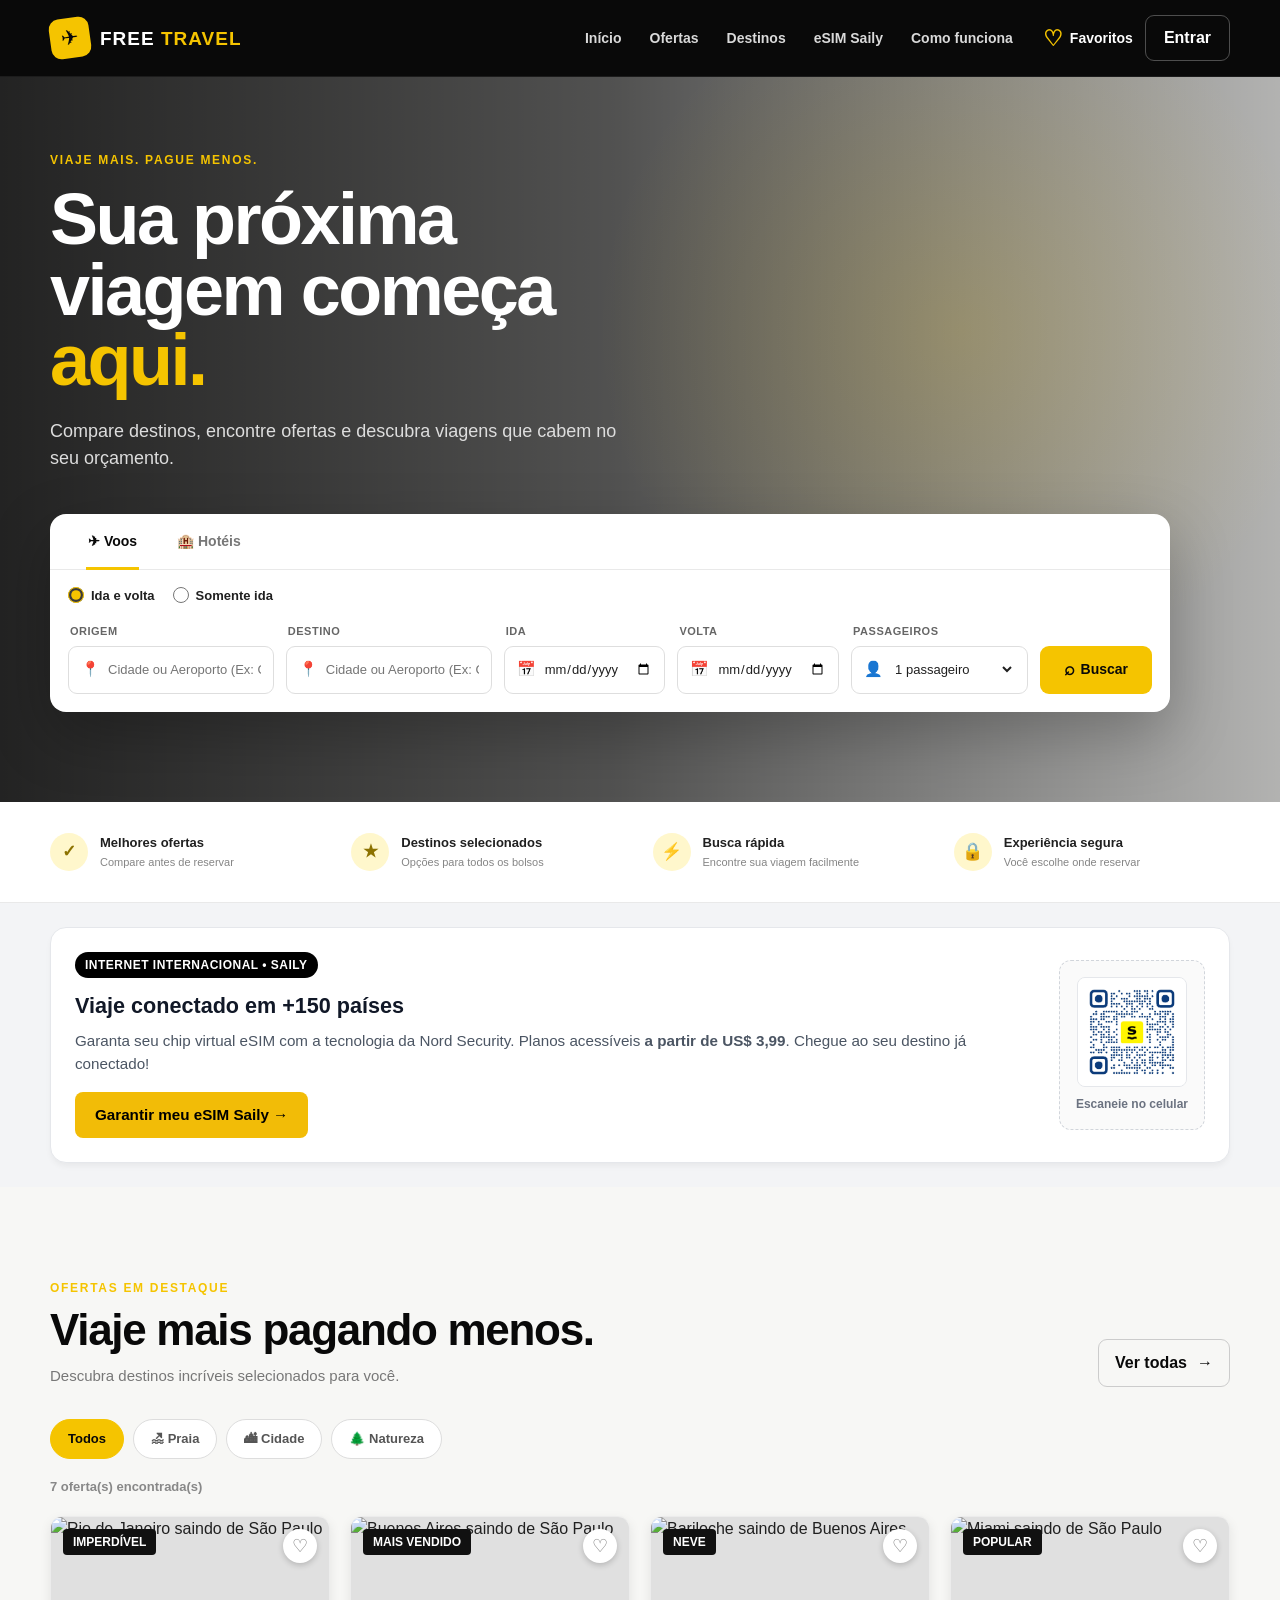
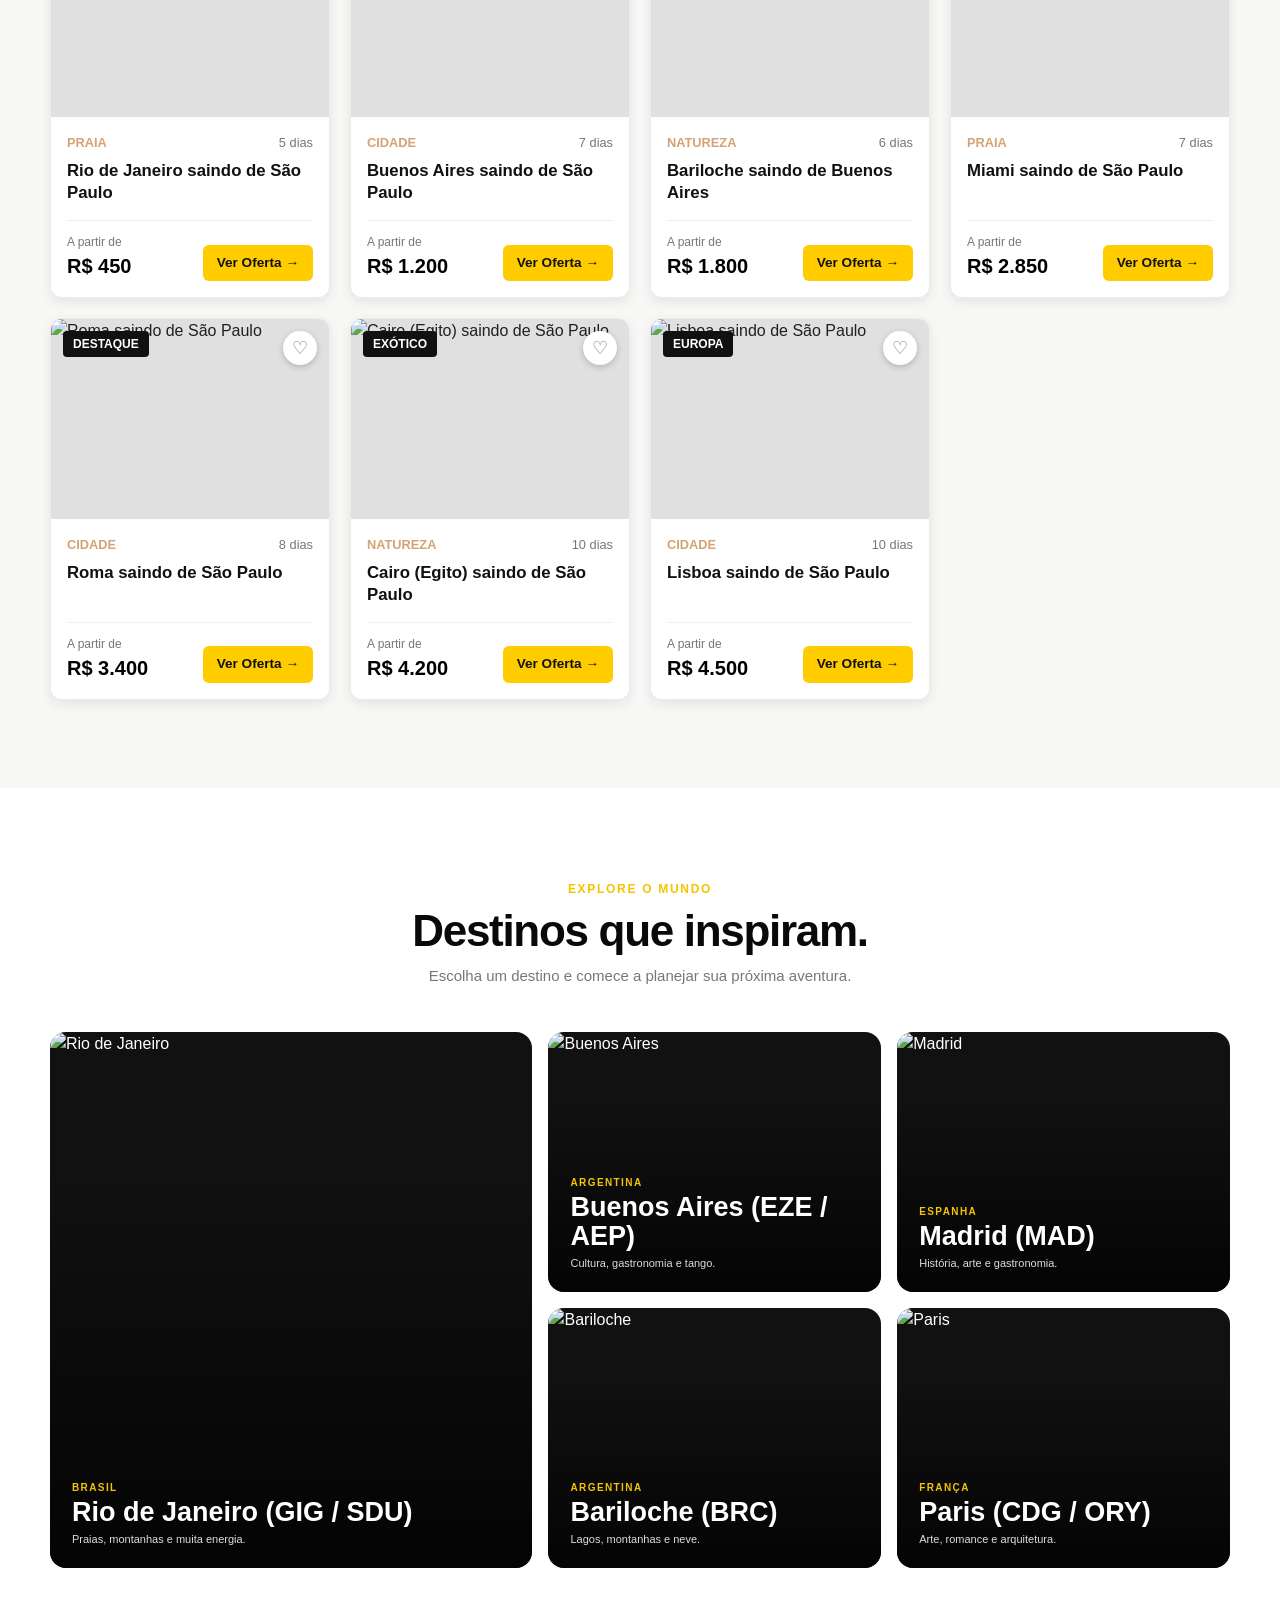
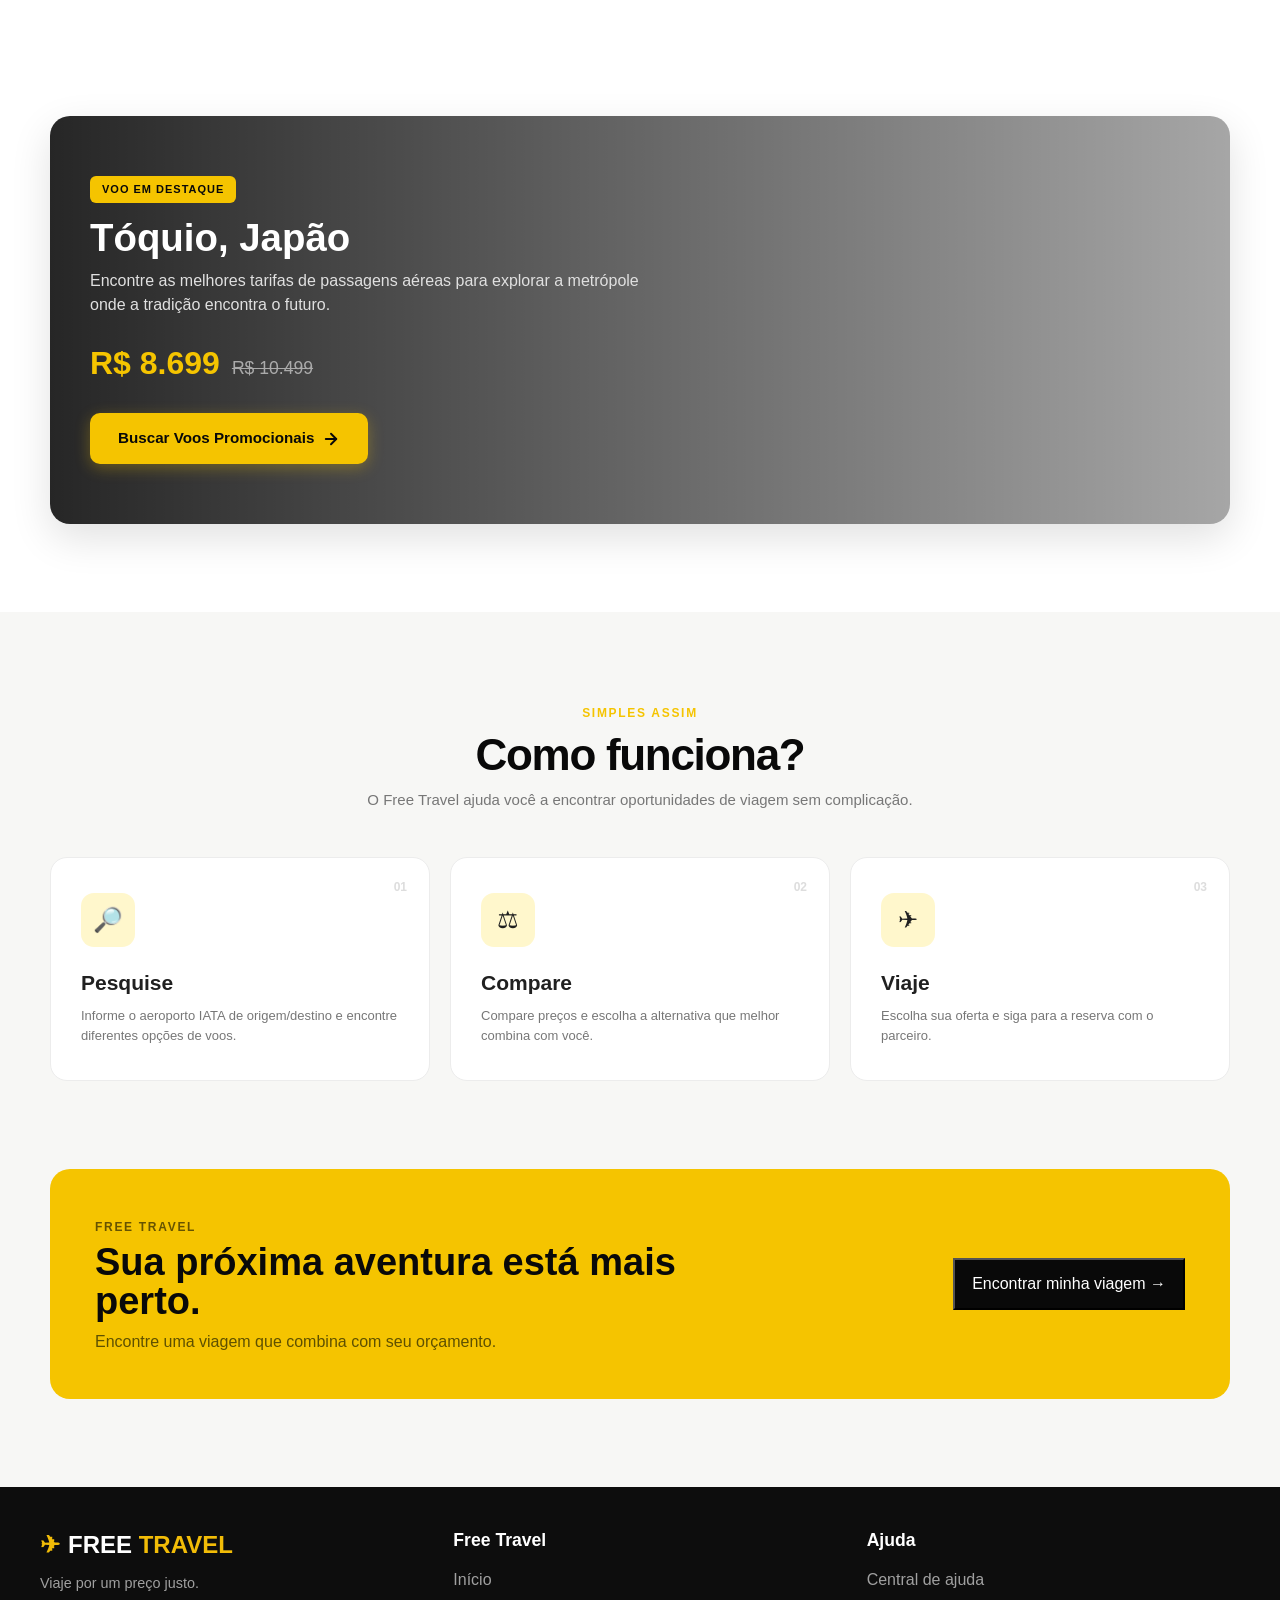
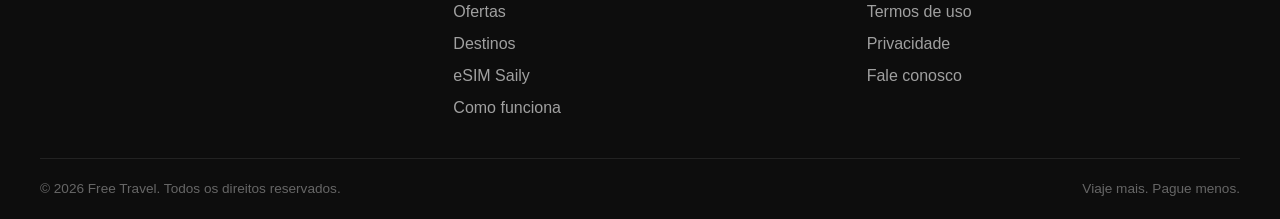
==== commit 54a52053: "Update index.html" ====
--- a/index.html
+++ b/index.html
@@ -613,7 +613,7 @@
   <script src="script.js" defer></script>
 
   <!-- WIDGET INTEGRATION (AUTOCOMPLETE/IATA BUSCA) -->
-  <script charset="utf-8" src="https://tp.media/content?promo_id=4054&shmarker=123456&campaign_id=100&target_host=www.aviasales.com&locale=pt&currency=brl" async></script>
+  <script charset="utf-8" src="https://tp.media/content?promo_id=4054&shmarker=771005&campaign_id=100&target_host=www.aviasales.com&locale=pt&currency=brl" async></script>
 
 </body>
 </html>
--- a/style.css
+++ b/style.css
@@ -1,23 +1,7 @@
 /* =========================================================
    FREE TRAVEL — style.css
-   Versão Final Atualizada com Destino do Mês
-   ========================================================= */
-
-/* =========================================================
-   AJUSTE GLOBAL ANTI-TRANSBORDAMENTO
-   ========================================================= */
-
-html, body {
-  max-width: 100%;
-  overflow-x: hidden;
-}
-
-#esim,
-.esim-section {
-  width: 100%;
-  max-width: 100vw;
-  overflow: hidden;
-}
+   Versão Otimizada e Refatorada
+   ========================================================= */
 
 :root {
   --black: #090909;
@@ -36,10 +20,12 @@
 }
 
 /* =========================================================
-   RESET
-   ========================================================= */
-
-* {
+   RESET & REGRAS GLOBAIS
+   ========================================================= */
+
+*,
+*::before,
+*::after {
   box-sizing: border-box;
   margin: 0;
   padding: 0;
@@ -47,6 +33,11 @@
 
 html {
   scroll-behavior: smooth;
+}
+
+html, body {
+  max-width: 100%;
+  overflow-x: hidden;
 }
 
 body {
@@ -55,6 +46,8 @@
   color: var(--text);
   font-family: Inter, Arial, Helvetica, sans-serif;
   line-height: 1.5;
+  -webkit-font-smoothing: antialiased;
+  -moz-osx-font-smoothing: grayscale;
 }
 
 body.modal-open {
@@ -63,7 +56,8 @@
 
 img {
   display: block;
-  width: 100%;
+  max-width: 100%;
+  height: auto;
 }
 
 button,
@@ -85,6 +79,18 @@
 .container {
   width: min(calc(100% - 40px), var(--container));
   margin: 0 auto;
+}
+
+#esim,
+.esim-section {
+  width: 100%;
+  overflow: hidden;
+}
+
+/* Ocultar aba Pacotes (Mantendo estrutura pronta no HTML) */
+.search-tab[data-tab="packages"],
+.search-tab:nth-child(3) {
+  display: none;
 }
 
 /* =========================================================
@@ -427,14 +433,14 @@
 
 /* Estado desabilitado (Somente ida) */
 .disabled-input {
-  opacity: 0.4 !important;
-  background-color: #f2f2f2 !important;
-  cursor: not-allowed !important;
+  opacity: 0.5;
+  background-color: #f2f2f2;
+  cursor: not-allowed;
   pointer-events: none;
 }
 
 .disabled-input input {
-  cursor: not-allowed !important;
+  cursor: not-allowed;
 }
 
 .search-button {
@@ -530,7 +536,7 @@
 
 .section-heading {
   display: flex;
-  align-items: end;
+  align-items: flex-end;
   justify-content: space-between;
   gap: 30px;
   margin-bottom: 32px;
@@ -734,7 +740,7 @@
 
 .trip-bottom {
   display: flex;
-  align-items: end;
+  align-items: flex-end;
   justify-content: space-between;
   gap: 10px;
   padding-top: 14px;
@@ -1259,7 +1265,7 @@
   pointer-events: none;
   font-size: 12px;
   font-weight: 800;
-  transition: 0.25s ease;
+  transition: opacity 0.25s ease, transform 0.25s ease;
 }
 
 .ft-toast.show {
@@ -1426,12 +1432,12 @@
 
 @media (max-width: 600px) {
   #featuredDestinationContainer section {
-    padding: 24px 16px !important;
-    min-height: auto !important;
+    padding: 24px 16px;
+    min-height: auto;
   }
 
   #featuredDestinationContainer h2 {
-    font-size: 1.6rem !important;
+    font-size: 1.6rem;
   }
 
   #featuredDestinationContainer a {
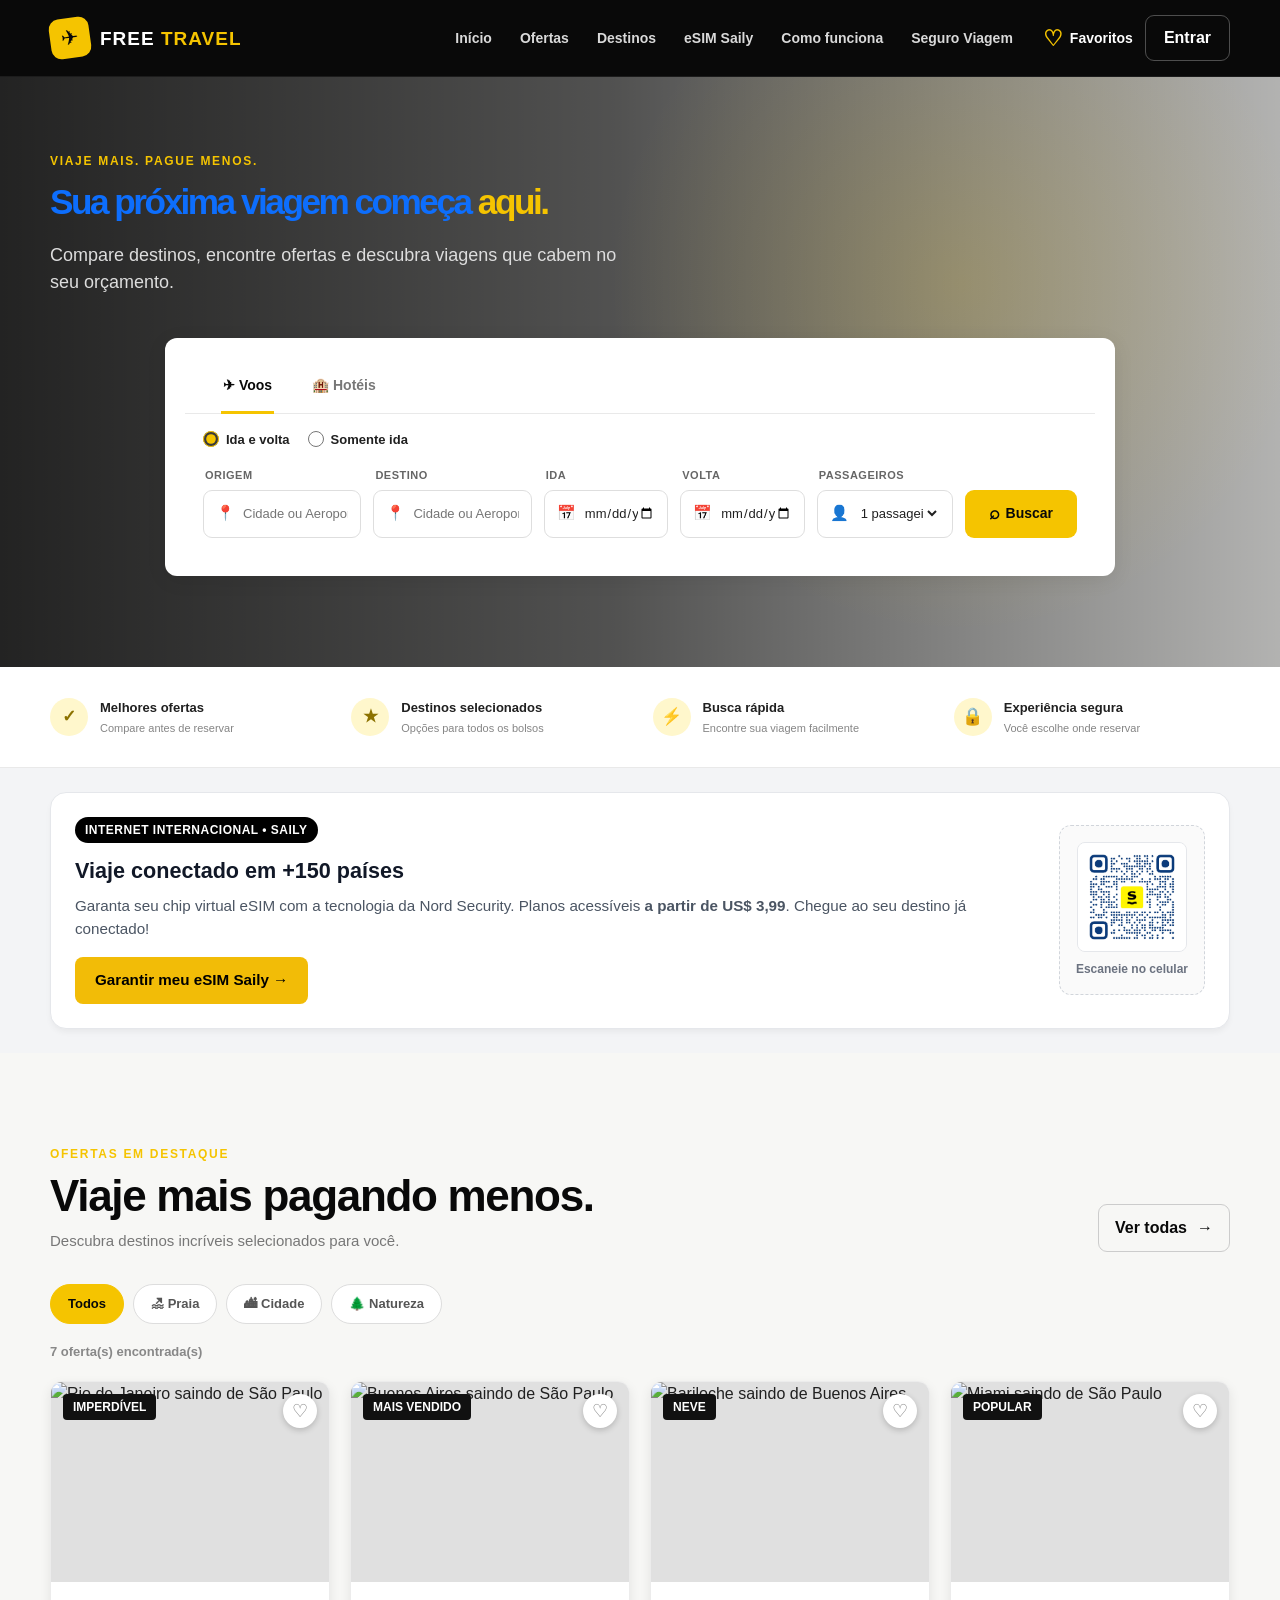
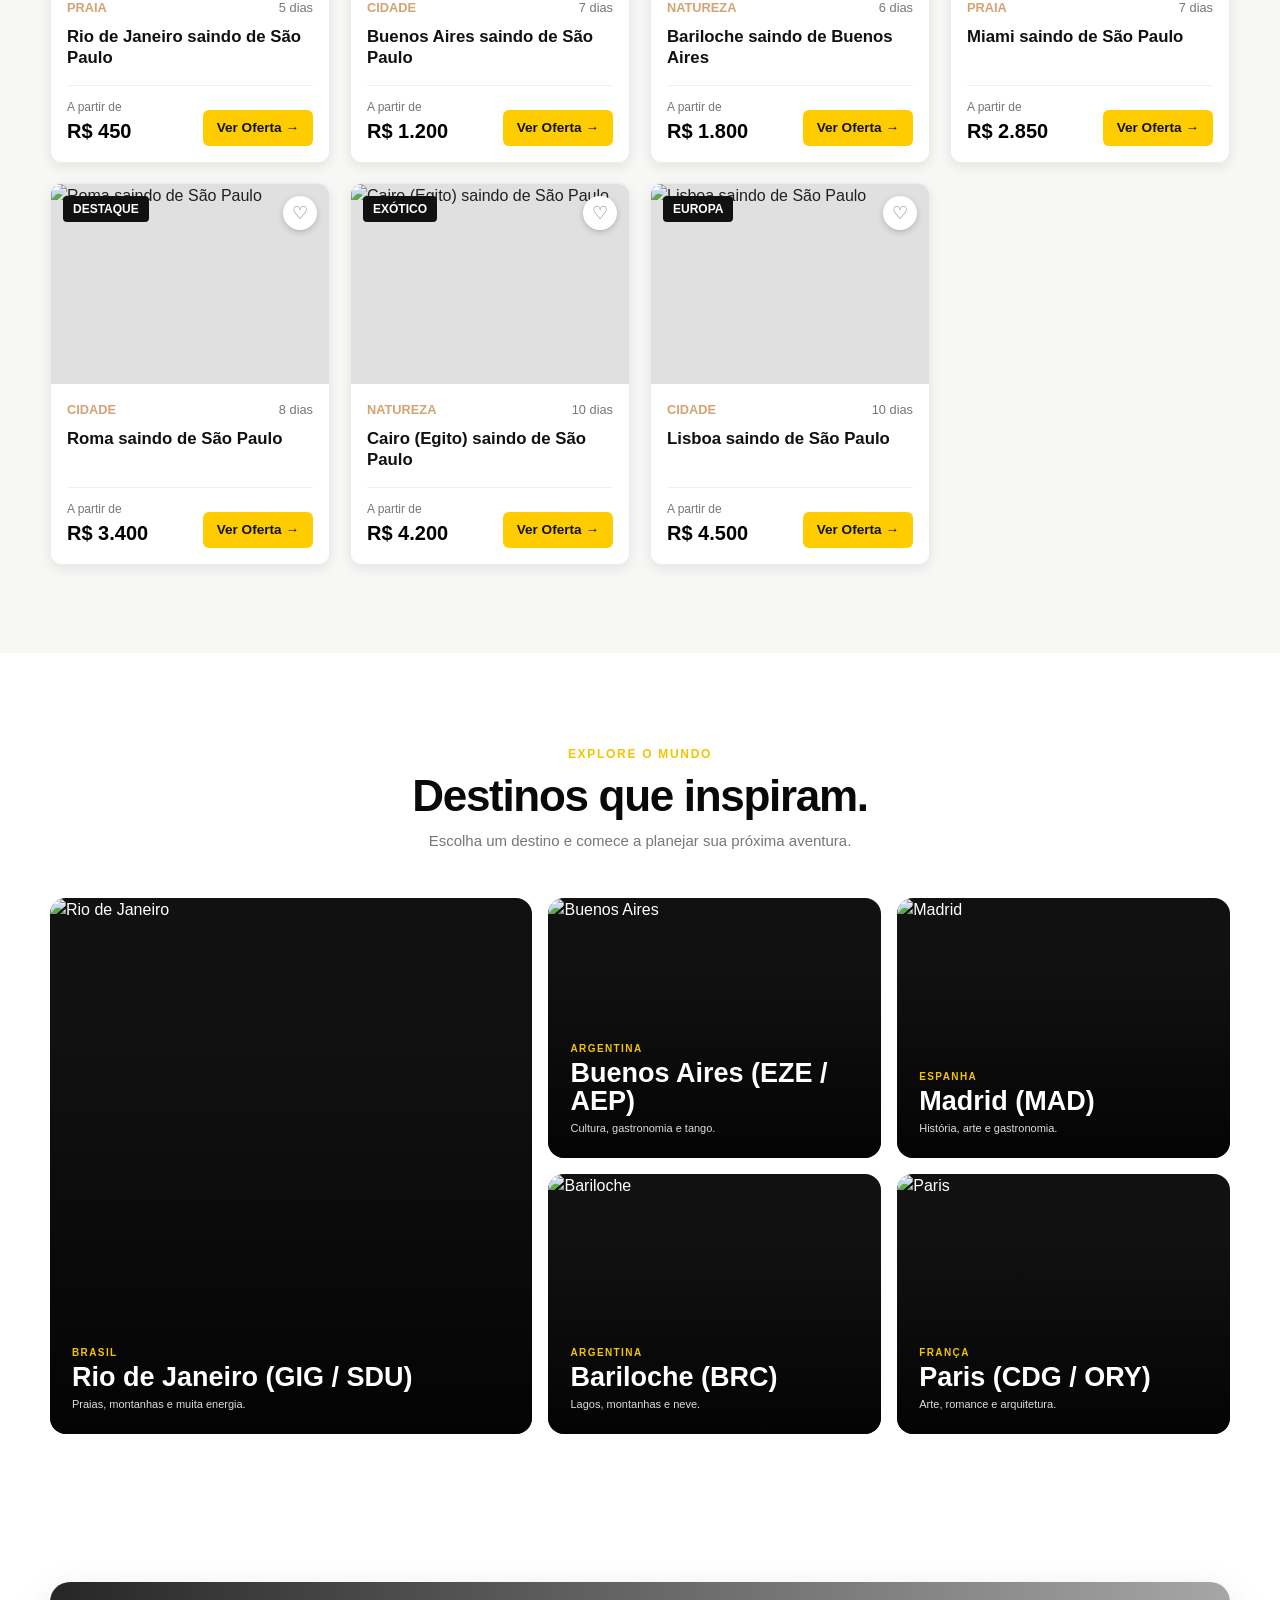
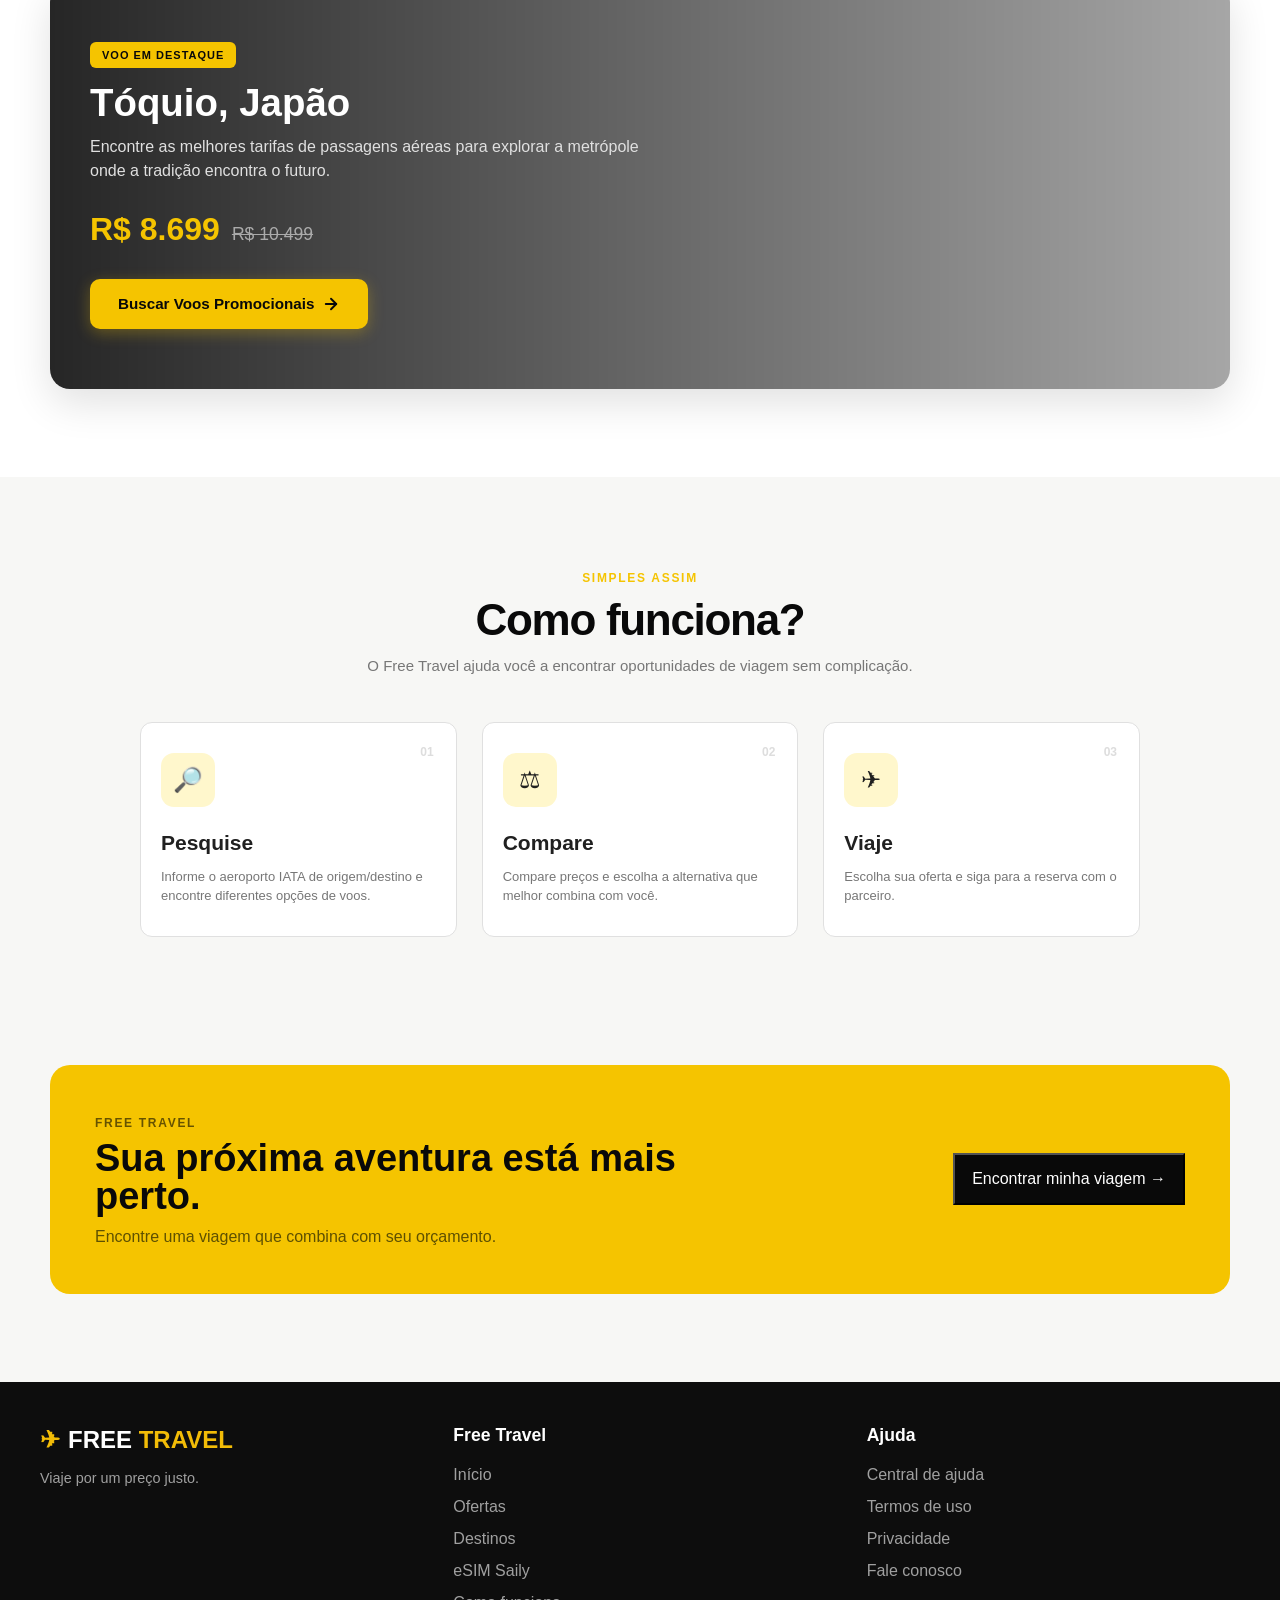
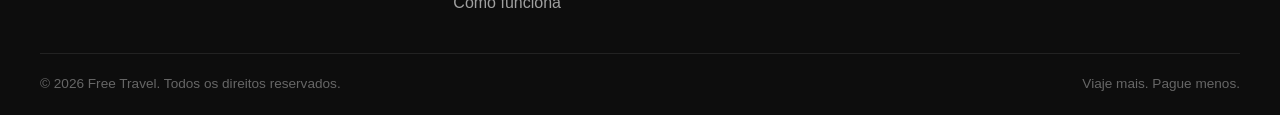
==== commit 7ec88799: "Add link to Seguro Viagem in navigation" ====
--- a/index.html
+++ b/index.html
@@ -37,7 +37,7 @@
         <a href="#destinos">Destinos</a>
         <a href="#esim">eSIM Saily</a>
         <a href="#como-funciona">Como funciona</a>
-
+        <a href="seguro-viagem.html">Seguro Viagem</a>
       </nav>
 
       <div class="header-actions">
--- a/style.css
+++ b/style.css
@@ -647,8 +647,10 @@
 }
 
 .trip-image img {
+  width: 100%;
   height: 100%;
   object-fit: cover;
+  object-position: center;
   transition: transform 0.4s ease;
 }
 
@@ -831,8 +833,10 @@
 .destination-card img {
   position: absolute;
   inset: 0;
+  width: 100%; /* FIX: Garante que a imagem ocupe toda a largura */
   height: 100%;
   object-fit: cover;
+  object-position: center; /* FIX: Centraliza a foto no container */
   transition: transform 0.4s ease;
 }
 
@@ -1445,3 +1449,163 @@
     text-align: center;
   }
 }
+/* ===================================================
+   ESTILOS - SEGURO DE VIAGEM (ASSIST 365)
+   =================================================== */
+
+.top-promo-bar {
+    background-color: #0b2265;
+    color: #ffffff;
+    text-align: center;
+    padding: 10px;
+    font-size: 14px;
+}
+
+.badge-code {
+    background: #20c997;
+    color: #fff;
+    padding: 2px 8px;
+    border-radius: 4px;
+    font-weight: bold;
+}
+
+.hero-insurance {
+    background: linear-gradient(180deg, #e7f3ff 0%, #ffffff 100%);
+    padding: 50px 20px;
+    text-align: center;
+}
+
+.hero-content h1 {
+    color: #0d6efd;
+    font-size: 2.2rem;
+    margin-bottom: 10px;
+}
+
+.search-card {
+    background: #ffffff;
+    border-radius: 12px;
+    box-shadow: 0 4px 20px rgba(0, 0, 0, 0.08);
+    max-width: 950px;
+    margin: 30px auto 0 auto;
+    padding: 20px;
+}
+
+.form-row {
+    display: flex;
+    flex-wrap: wrap;
+    gap: 15px;
+    align-items: flex-end;
+}
+
+.form-group {
+    flex: 1;
+    min-width: 160px;
+    text-align: left;
+}
+
+.form-group label {
+    display: block;
+    font-size: 12px;
+    color: #6c757d;
+    margin-bottom: 5px;
+}
+
+.form-group select, .form-group input {
+    width: 100%;
+    padding: 10px;
+    border: 1px solid #ced4da;
+    border-radius: 6px;
+    font-size: 14px;
+}
+
+.btn-cotar, .btn-primary {
+    background-color: #0d6efd;
+    color: white;
+    border: none;
+    padding: 12px 30px;
+    border-radius: 6px;
+    font-weight: bold;
+    cursor: pointer;
+    font-size: 16px;
+}
+
+.btn-cotar:hover, .btn-primary:hover {
+    background-color: #0b5ed7;
+}
+
+/* Coberturas Grid */
+.included-section {
+    background-color: #f8f9fa;
+    padding: 60px 20px;
+    text-align: center;
+}
+
+.coverage-grid {
+    display: grid;
+    grid-template-columns: repeat(auto-fit, minmax(200px, 1fr));
+    gap: 20px;
+    max-width: 1000px;
+    margin: 40px auto 20px auto;
+}
+
+.coverage-card {
+    background: white;
+    border-radius: 10px;
+    padding: 25px;
+    box-shadow: 0 2px 8px rgba(0,0,0,0.04);
+}
+
+.card-icon {
+    font-size: 30px;
+    margin-bottom: 10px;
+}
+
+.coverage-card h3 {
+    font-size: 16px;
+    color: #333;
+}
+
+/* Como funciona */
+.how-it-works {
+    padding: 60px 20px;
+    text-align: center;
+}
+
+.steps-grid {
+    display: grid;
+    grid-template-columns: repeat(auto-fit, minmax(250px, 1fr));
+    gap: 25px;
+    max-width: 1000px;
+    margin: 40px auto;
+}
+
+.step-card {
+    border: 1px solid #e0e0e0;
+    border-radius: 12px;
+    padding: 30px 20px;
+}
+
+.btn-light-green {
+    background-color: #c3f2e4;
+    color: #0f5132;
+    border: none;
+    padding: 14px 32px;
+    border-radius: 6px;
+    font-weight: bold;
+    cursor: pointer;
+    font-size: 16px;
+}
+
+.payment-section {
+    background-color: #f1f3f5;
+    padding: 40px 20px;
+    text-align: center;
+}
+
+.payment-badges {
+    display: flex;
+    justify-content: center;
+    gap: 15px;
+    margin: 20px 0;
+    font-weight: bold;
+}
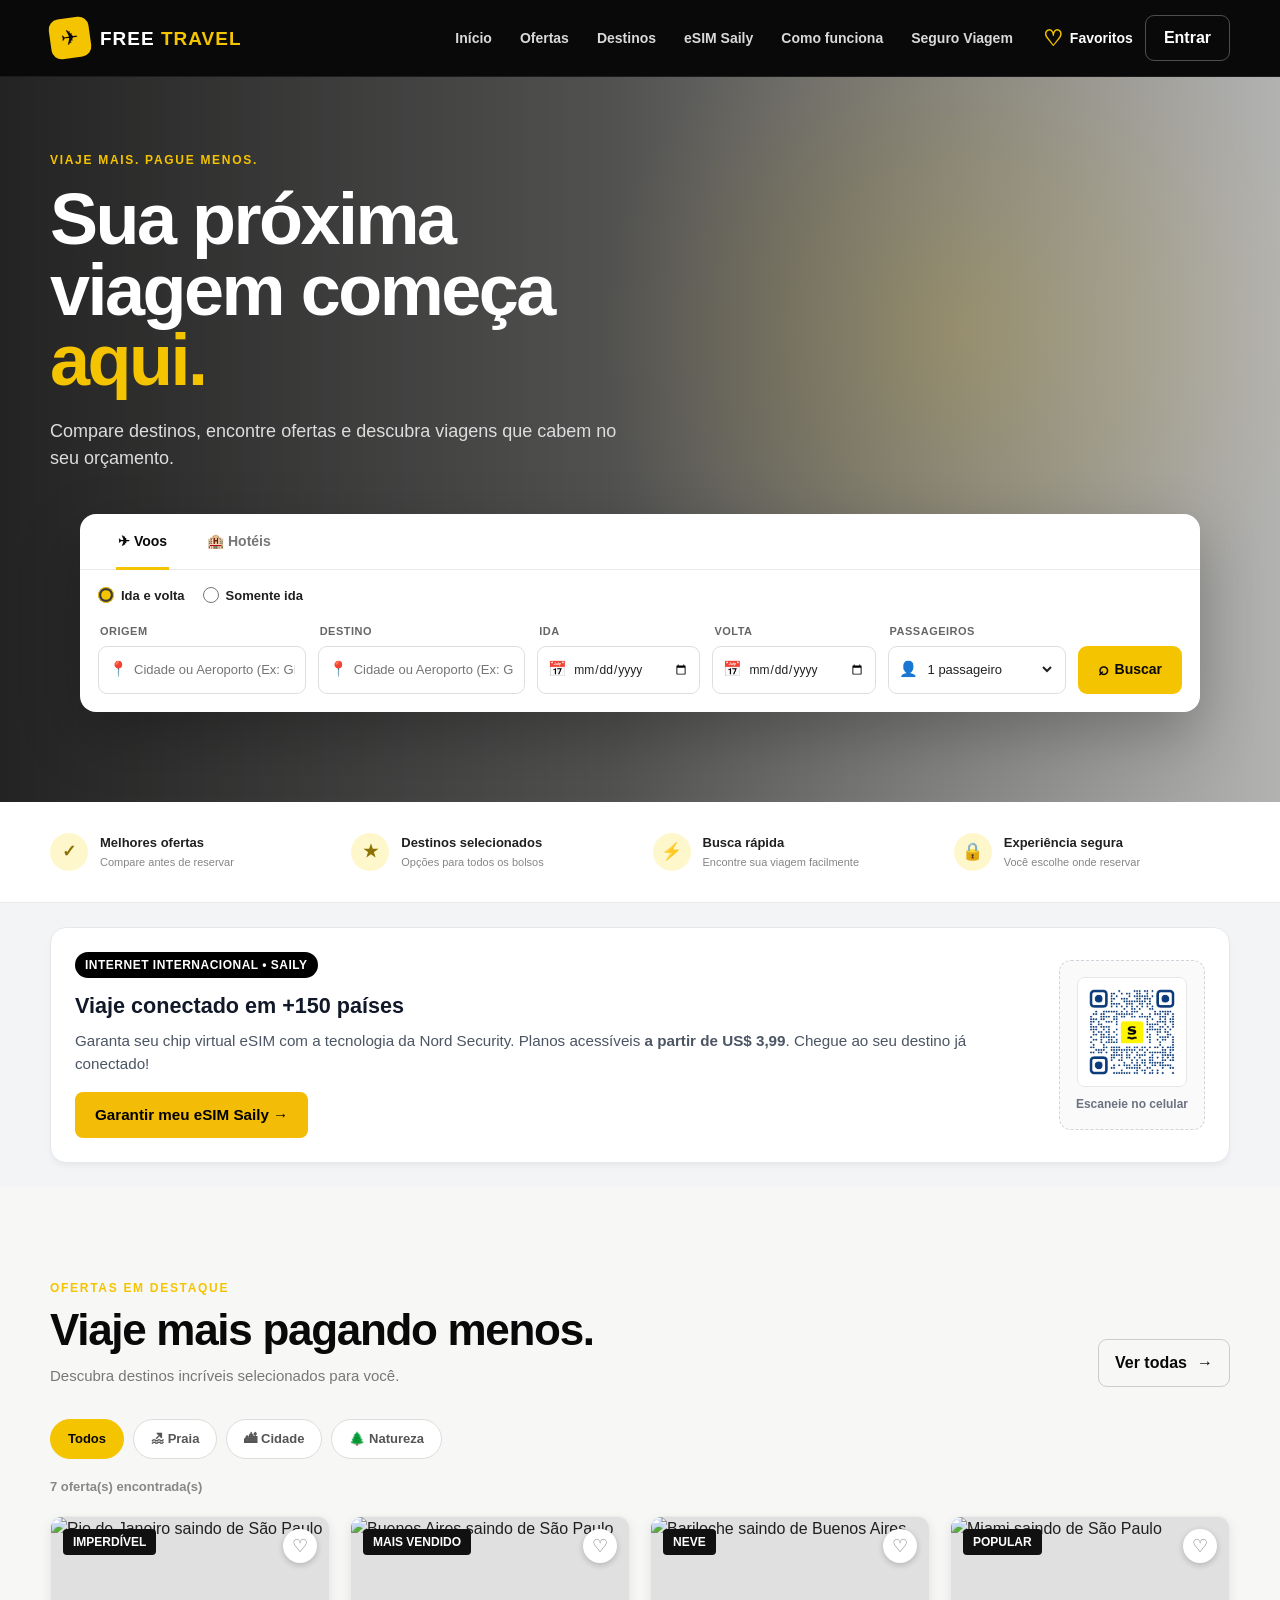
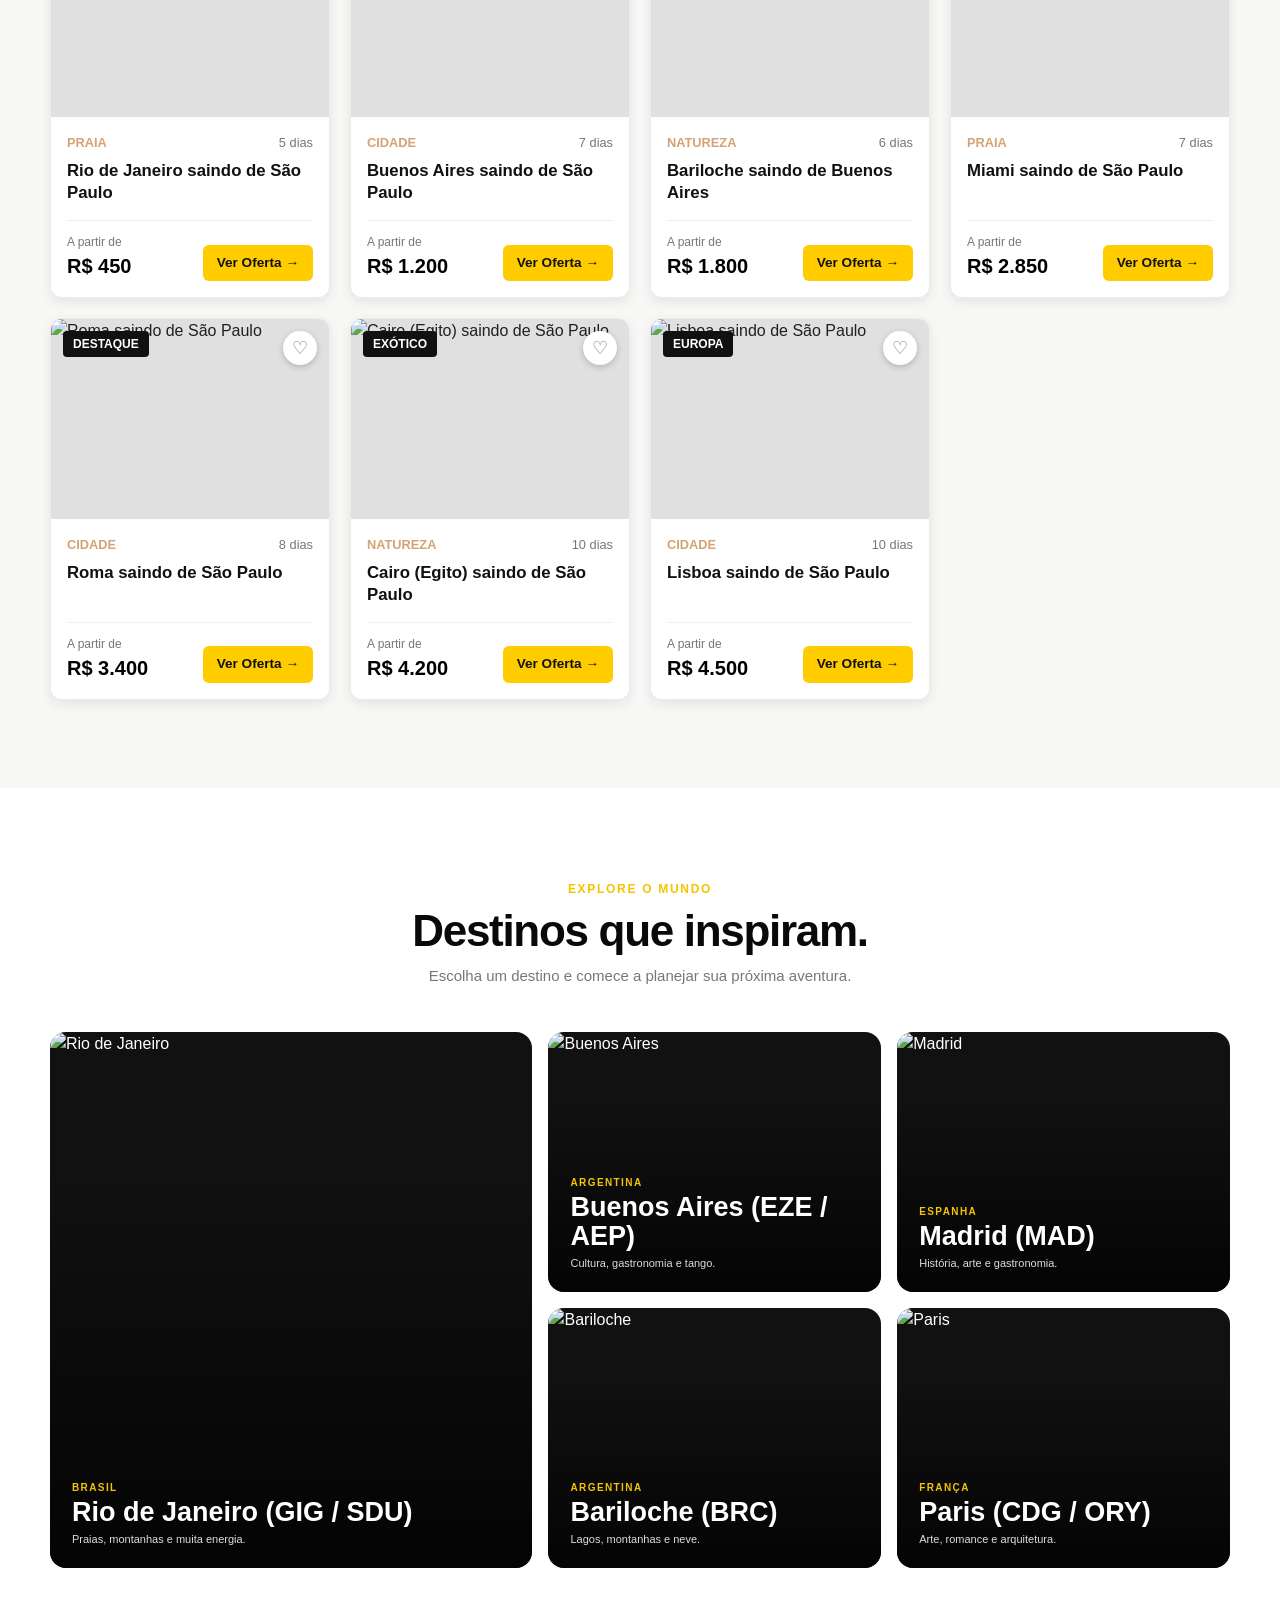
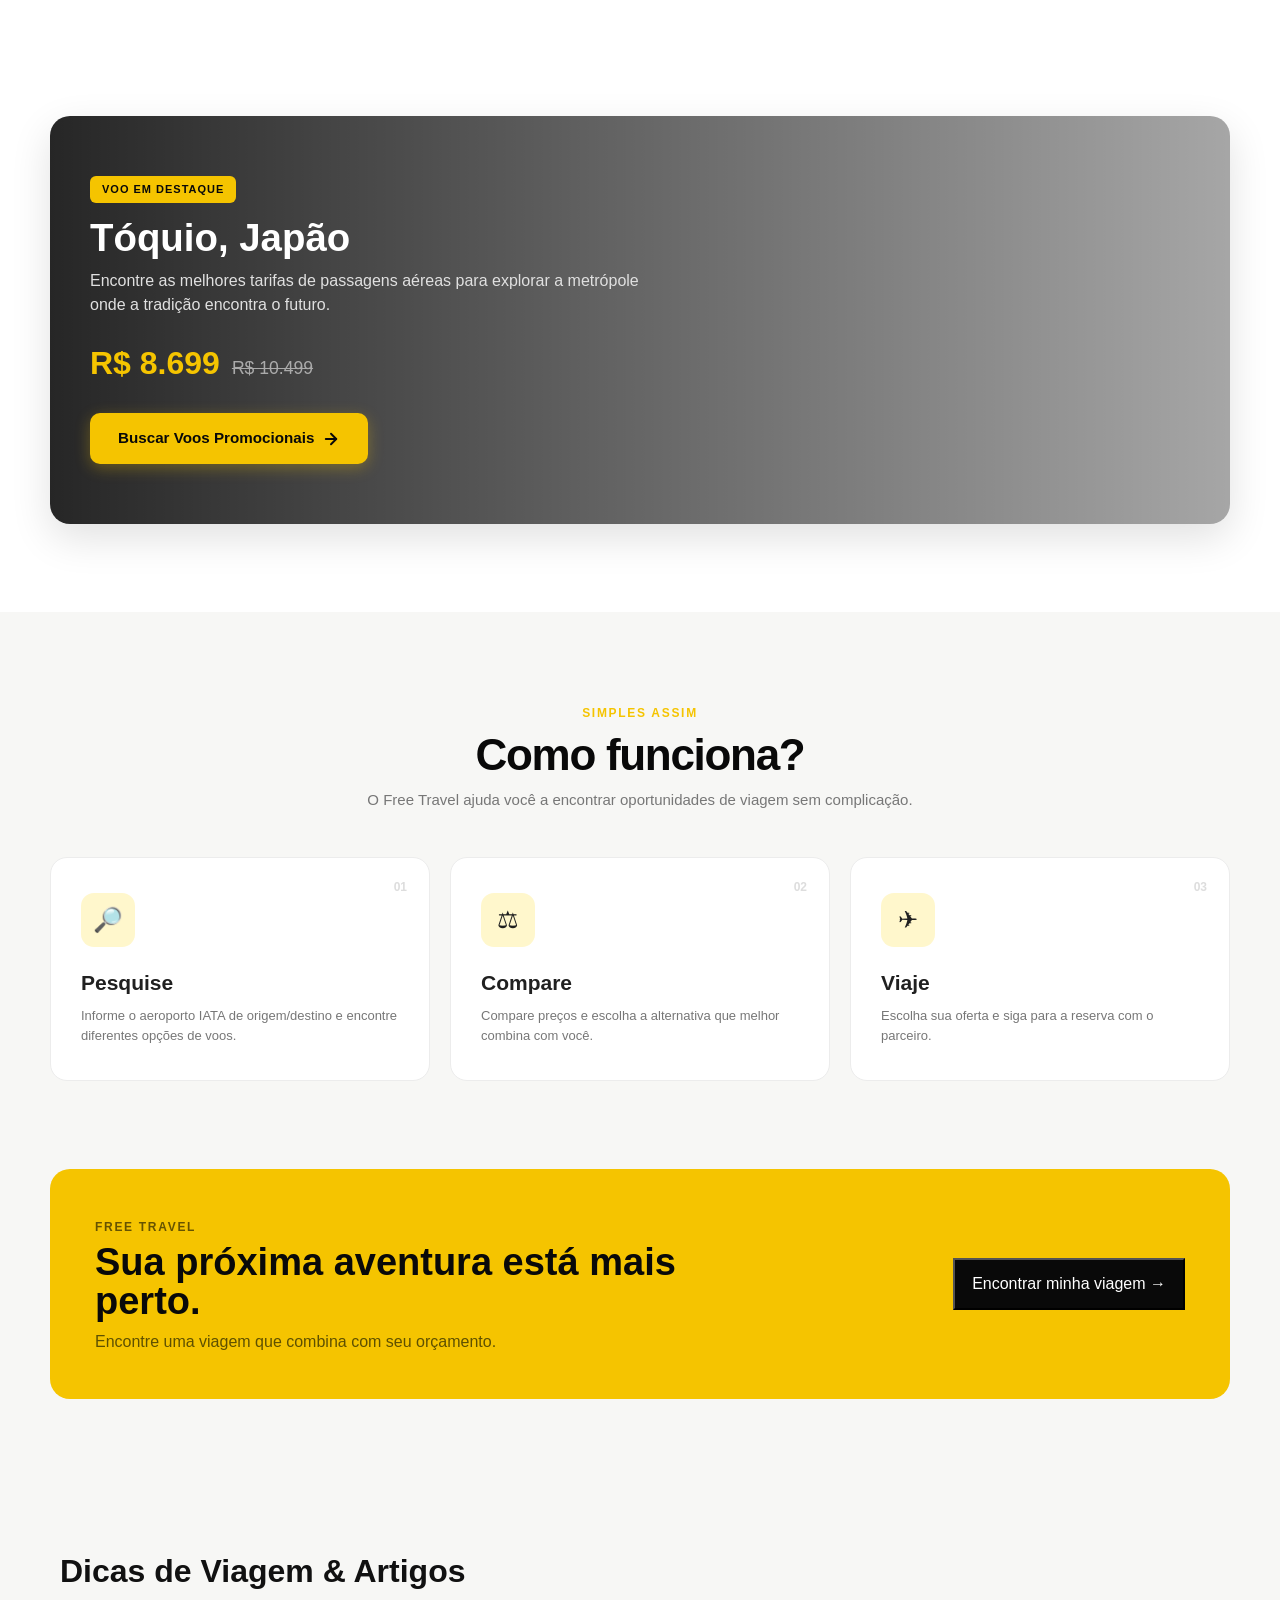
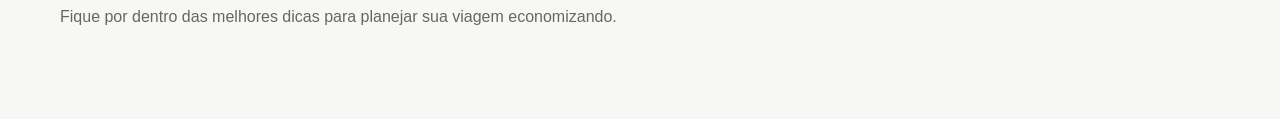
==== commit 066f309d: "Update index.html" ====
--- a/index.html
+++ b/index.html
@@ -562,7 +562,23 @@
 
     </section>
 
-  </main>
+  
+<!-- SECCIÓN DEL BLOG -->
+<section id="blog" style="padding: 60px 20px; max-width: 1200px; margin: 0 auto;">
+    <h2 style="font-size: 2rem; font-weight: 800; margin-bottom: 10px; color: #111;">Dicas de Viagem & Artigos</h2>
+    <p style="color: #666; margin-bottom: 30px;">Fique por dentro das melhores dicas para planejar sua viagem economizando.</p>
+
+    <div id="blogGrid" style="display: grid; grid-template-columns: repeat(auto-fill, minmax(300px, 1fr)); gap: 24px;">
+        <!-- Los posts se cargarán aquí automáticamente -->
+    </div>
+</section>
+</main>
+<!-- MODAL PARA LEER EL ARTÍCULO -->
+<div id="postModal" style="display: none; position: fixed; top: 0; left: 0; width: 100%; height: 100%; background: rgba(0,0,0,0.8); z-index: 10000; overflow-y: auto; padding: 20px;">
+    <div style="background: #fff; max-width: 800px; margin: 40px auto; padding: 30px; border-radius: 12px; position: relative;">
+        <button id="closePostBtn" style="position: absolute; top: 15px; right: 20px; font-size: 1.8rem; background: none; border: none; cursor: pointer; color: #333;">&times;</button>
+        <div id="postContent"></div>
+    </div>
 
 
   <!-- ================= FOOTER ================= -->
@@ -610,7 +626,8 @@
   </footer> 
 
   <!-- ================= JAVASCRIPT ================= -->
-  <script src="script.js" defer></script>
+  <script src="posts.js" defer></script>
+<script src="script.js" defer></script>
 
   <!-- WIDGET INTEGRATION (AUTOCOMPLETE/IATA BUSCA) -->
   <script charset="utf-8" src="https://tp.media/content?promo_id=4054&shmarker=771005&campaign_id=100&target_host=www.aviasales.com&locale=pt&currency=brl" async></script>
--- a/style.css
+++ b/style.css
@@ -1,6 +1,6 @@
 /* =========================================================
    FREE TRAVEL — style.css
-   Versão Otimizada e Refatorada
+   Versão Completa, Otimizada e Corrigida
    ========================================================= */
 
 :root {
@@ -290,6 +290,7 @@
   line-height: 0.98;
   letter-spacing: -2.5px;
   font-weight: 900;
+  color: var(--white);
 }
 
 .hero-copy h1 strong {
@@ -315,6 +316,7 @@
   border-radius: 16px;
   box-shadow: 0 22px 60px rgba(0, 0, 0, 0.25);
   overflow: hidden;
+  margin: 0 auto;
 }
 
 .search-tabs {
@@ -372,7 +374,7 @@
 }
 
 /* =========================================================
-   SEARCH FORM & BUTTON
+   SEARCH FORM & BUTTON (CORRIGIDO)
    ========================================================= */
 
 .search-form {
@@ -402,8 +404,8 @@
   height: 48px;
   display: flex;
   align-items: center;
-  gap: 8px;
-  padding: 0 12px;
+  gap: 6px;
+  padding: 0 10px;
   border: 1px solid #dedede;
   border-radius: 9px;
   background: #fff;
@@ -431,6 +433,13 @@
   font-size: 13px;
 }
 
+/* Ajuste fino para inputs de fecha */
+.input-wrap input[type="date"] {
+  padding: 0;
+  font-size: 12px;
+  cursor: pointer;
+}
+
 /* Estado desabilitado (Somente ida) */
 .disabled-input {
   opacity: 0.5;
@@ -443,13 +452,15 @@
   cursor: not-allowed;
 }
 
+/* Botón de búsqueda sin recortes */
 .search-button {
   height: 48px;
-  padding: 0 24px;
+  padding: 0 20px;
   display: inline-flex;
   align-items: center;
   justify-content: center;
   white-space: nowrap;
+  overflow: visible;
   border: 0;
   background: var(--yellow);
   color: var(--black);
@@ -469,6 +480,7 @@
 .search-button-icon {
   margin-right: 6px;
   font-size: 18px;
+  display: inline-block;
 }
 
 /* =========================================================
@@ -833,10 +845,10 @@
 .destination-card img {
   position: absolute;
   inset: 0;
-  width: 100%; /* FIX: Garante que a imagem ocupe toda a largura */
+  width: 100%;
   height: 100%;
   object-fit: cover;
-  object-position: center; /* FIX: Centraliza a foto no container */
+  object-position: center;
   transition: transform 0.4s ease;
 }
 
@@ -1278,6 +1290,142 @@
 }
 
 /* =========================================================
+   ESTILOS - SEGURO DE VIAGEM (ISOLADOS)
+   ========================================================= */
+
+.top-promo-bar {
+  background-color: #0b2265;
+  color: #ffffff;
+  text-align: center;
+  padding: 10px;
+  font-size: 14px;
+}
+
+.badge-code {
+  background: #20c997;
+  color: #fff;
+  padding: 2px 8px;
+  border-radius: 4px;
+  font-weight: bold;
+}
+
+.hero-insurance {
+  background: linear-gradient(180deg, #e7f3ff 0%, #ffffff 100%);
+  padding: 50px 20px;
+  text-align: center;
+}
+
+.hero-insurance h1 {
+  color: #0d6efd;
+  font-size: 2.2rem;
+  margin-bottom: 10px;
+}
+
+.form-row {
+  display: flex;
+  flex-wrap: wrap;
+  gap: 15px;
+  align-items: flex-end;
+}
+
+.form-group {
+  flex: 1;
+  min-width: 160px;
+  text-align: left;
+}
+
+.form-group label {
+  display: block;
+  font-size: 12px;
+  color: #6c757d;
+  margin-bottom: 5px;
+}
+
+.form-group select, .form-group input {
+  width: 100%;
+  padding: 10px;
+  border: 1px solid #ced4da;
+  border-radius: 6px;
+  font-size: 14px;
+}
+
+.btn-cotar, .btn-primary {
+  background-color: #0d6efd;
+  color: white;
+  border: none;
+  padding: 12px 30px;
+  border-radius: 6px;
+  font-weight: bold;
+  cursor: pointer;
+  font-size: 16px;
+}
+
+.btn-cotar:hover, .btn-primary:hover {
+  background-color: #0b5ed7;
+}
+
+.included-section {
+  background-color: #f8f9fa;
+  padding: 60px 20px;
+  text-align: center;
+}
+
+.coverage-grid {
+  display: grid;
+  grid-template-columns: repeat(auto-fit, minmax(200px, 1fr));
+  gap: 20px;
+  max-width: 1000px;
+  margin: 40px auto 20px auto;
+}
+
+.coverage-card {
+  background: white;
+  border-radius: 10px;
+  padding: 25px;
+  box-shadow: 0 2px 8px rgba(0,0,0,0.04);
+}
+
+.card-icon {
+  font-size: 30px;
+  margin-bottom: 10px;
+}
+
+.coverage-card h3 {
+  font-size: 16px;
+  color: #333;
+}
+
+.how-it-works {
+  padding: 60px 20px;
+  text-align: center;
+}
+
+.btn-light-green {
+  background-color: #c3f2e4;
+  color: #0f5132;
+  border: none;
+  padding: 14px 32px;
+  border-radius: 6px;
+  font-weight: bold;
+  cursor: pointer;
+  font-size: 16px;
+}
+
+.payment-section {
+  background-color: #f1f3f5;
+  padding: 40px 20px;
+  text-align: center;
+}
+
+.payment-badges {
+  display: flex;
+  justify-content: center;
+  gap: 15px;
+  margin: 20px 0;
+  font-weight: bold;
+}
+
+/* =========================================================
    RESPONSIVO — TABLET (MAX 1050PX)
    ========================================================= */
 
@@ -1449,163 +1597,3 @@
     text-align: center;
   }
 }
-/* ===================================================
-   ESTILOS - SEGURO DE VIAGEM (ASSIST 365)
-   =================================================== */
-
-.top-promo-bar {
-    background-color: #0b2265;
-    color: #ffffff;
-    text-align: center;
-    padding: 10px;
-    font-size: 14px;
-}
-
-.badge-code {
-    background: #20c997;
-    color: #fff;
-    padding: 2px 8px;
-    border-radius: 4px;
-    font-weight: bold;
-}
-
-.hero-insurance {
-    background: linear-gradient(180deg, #e7f3ff 0%, #ffffff 100%);
-    padding: 50px 20px;
-    text-align: center;
-}
-
-.hero-content h1 {
-    color: #0d6efd;
-    font-size: 2.2rem;
-    margin-bottom: 10px;
-}
-
-.search-card {
-    background: #ffffff;
-    border-radius: 12px;
-    box-shadow: 0 4px 20px rgba(0, 0, 0, 0.08);
-    max-width: 950px;
-    margin: 30px auto 0 auto;
-    padding: 20px;
-}
-
-.form-row {
-    display: flex;
-    flex-wrap: wrap;
-    gap: 15px;
-    align-items: flex-end;
-}
-
-.form-group {
-    flex: 1;
-    min-width: 160px;
-    text-align: left;
-}
-
-.form-group label {
-    display: block;
-    font-size: 12px;
-    color: #6c757d;
-    margin-bottom: 5px;
-}
-
-.form-group select, .form-group input {
-    width: 100%;
-    padding: 10px;
-    border: 1px solid #ced4da;
-    border-radius: 6px;
-    font-size: 14px;
-}
-
-.btn-cotar, .btn-primary {
-    background-color: #0d6efd;
-    color: white;
-    border: none;
-    padding: 12px 30px;
-    border-radius: 6px;
-    font-weight: bold;
-    cursor: pointer;
-    font-size: 16px;
-}
-
-.btn-cotar:hover, .btn-primary:hover {
-    background-color: #0b5ed7;
-}
-
-/* Coberturas Grid */
-.included-section {
-    background-color: #f8f9fa;
-    padding: 60px 20px;
-    text-align: center;
-}
-
-.coverage-grid {
-    display: grid;
-    grid-template-columns: repeat(auto-fit, minmax(200px, 1fr));
-    gap: 20px;
-    max-width: 1000px;
-    margin: 40px auto 20px auto;
-}
-
-.coverage-card {
-    background: white;
-    border-radius: 10px;
-    padding: 25px;
-    box-shadow: 0 2px 8px rgba(0,0,0,0.04);
-}
-
-.card-icon {
-    font-size: 30px;
-    margin-bottom: 10px;
-}
-
-.coverage-card h3 {
-    font-size: 16px;
-    color: #333;
-}
-
-/* Como funciona */
-.how-it-works {
-    padding: 60px 20px;
-    text-align: center;
-}
-
-.steps-grid {
-    display: grid;
-    grid-template-columns: repeat(auto-fit, minmax(250px, 1fr));
-    gap: 25px;
-    max-width: 1000px;
-    margin: 40px auto;
-}
-
-.step-card {
-    border: 1px solid #e0e0e0;
-    border-radius: 12px;
-    padding: 30px 20px;
-}
-
-.btn-light-green {
-    background-color: #c3f2e4;
-    color: #0f5132;
-    border: none;
-    padding: 14px 32px;
-    border-radius: 6px;
-    font-weight: bold;
-    cursor: pointer;
-    font-size: 16px;
-}
-
-.payment-section {
-    background-color: #f1f3f5;
-    padding: 40px 20px;
-    text-align: center;
-}
-
-.payment-badges {
-    display: flex;
-    justify-content: center;
-    gap: 15px;
-    margin: 20px 0;
-    font-weight: bold;
-}
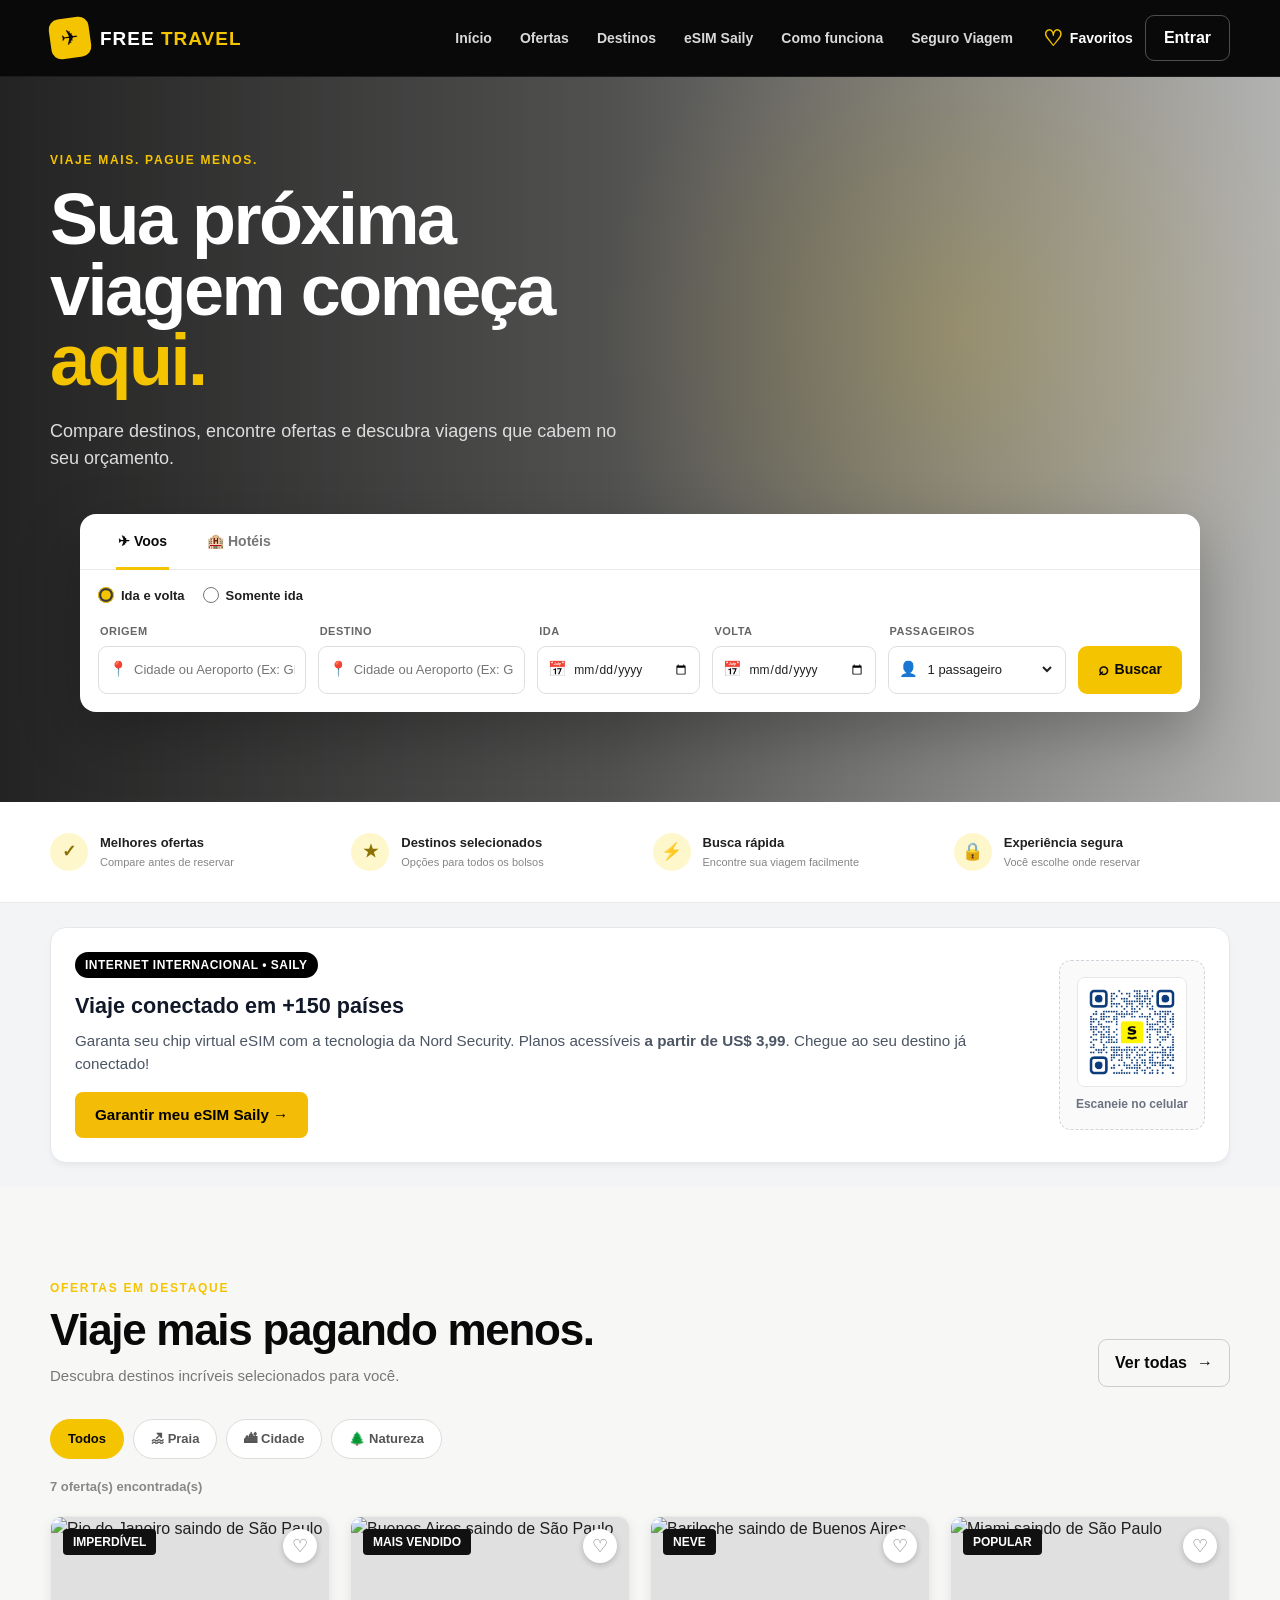
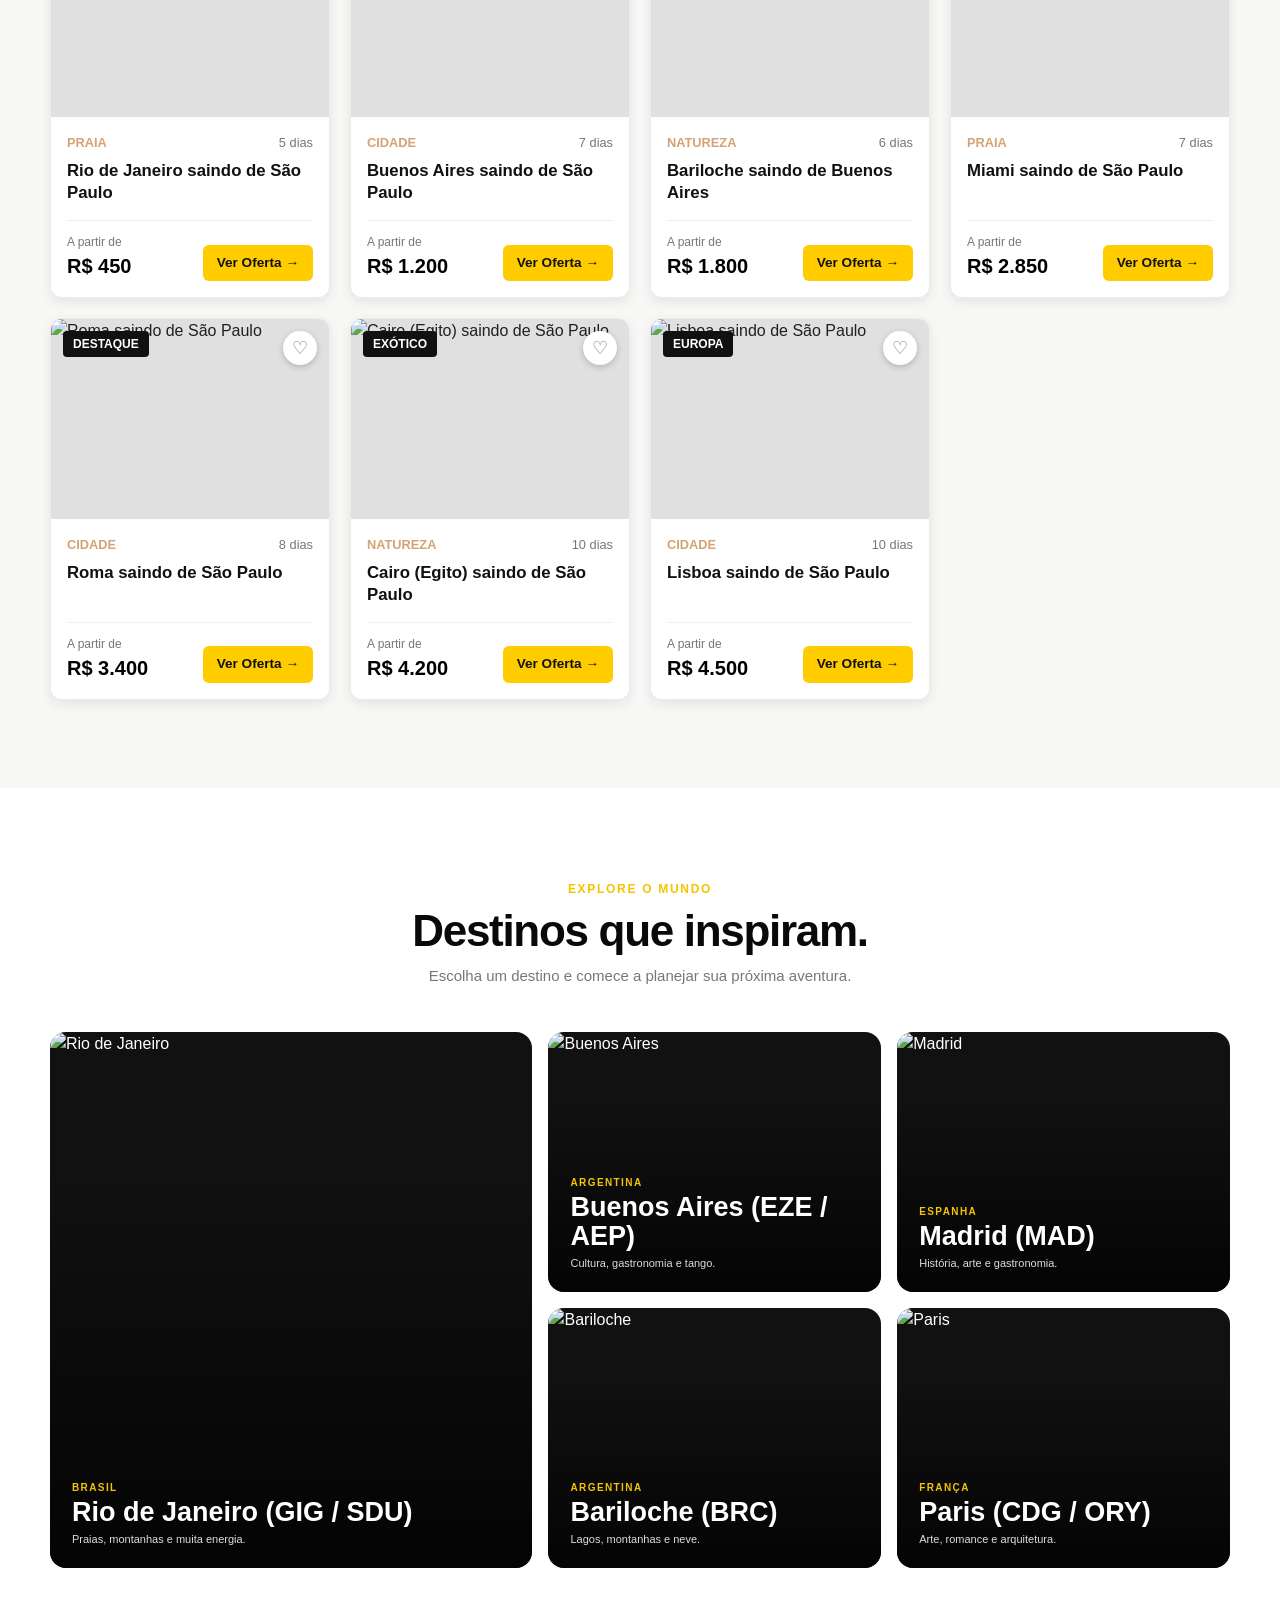
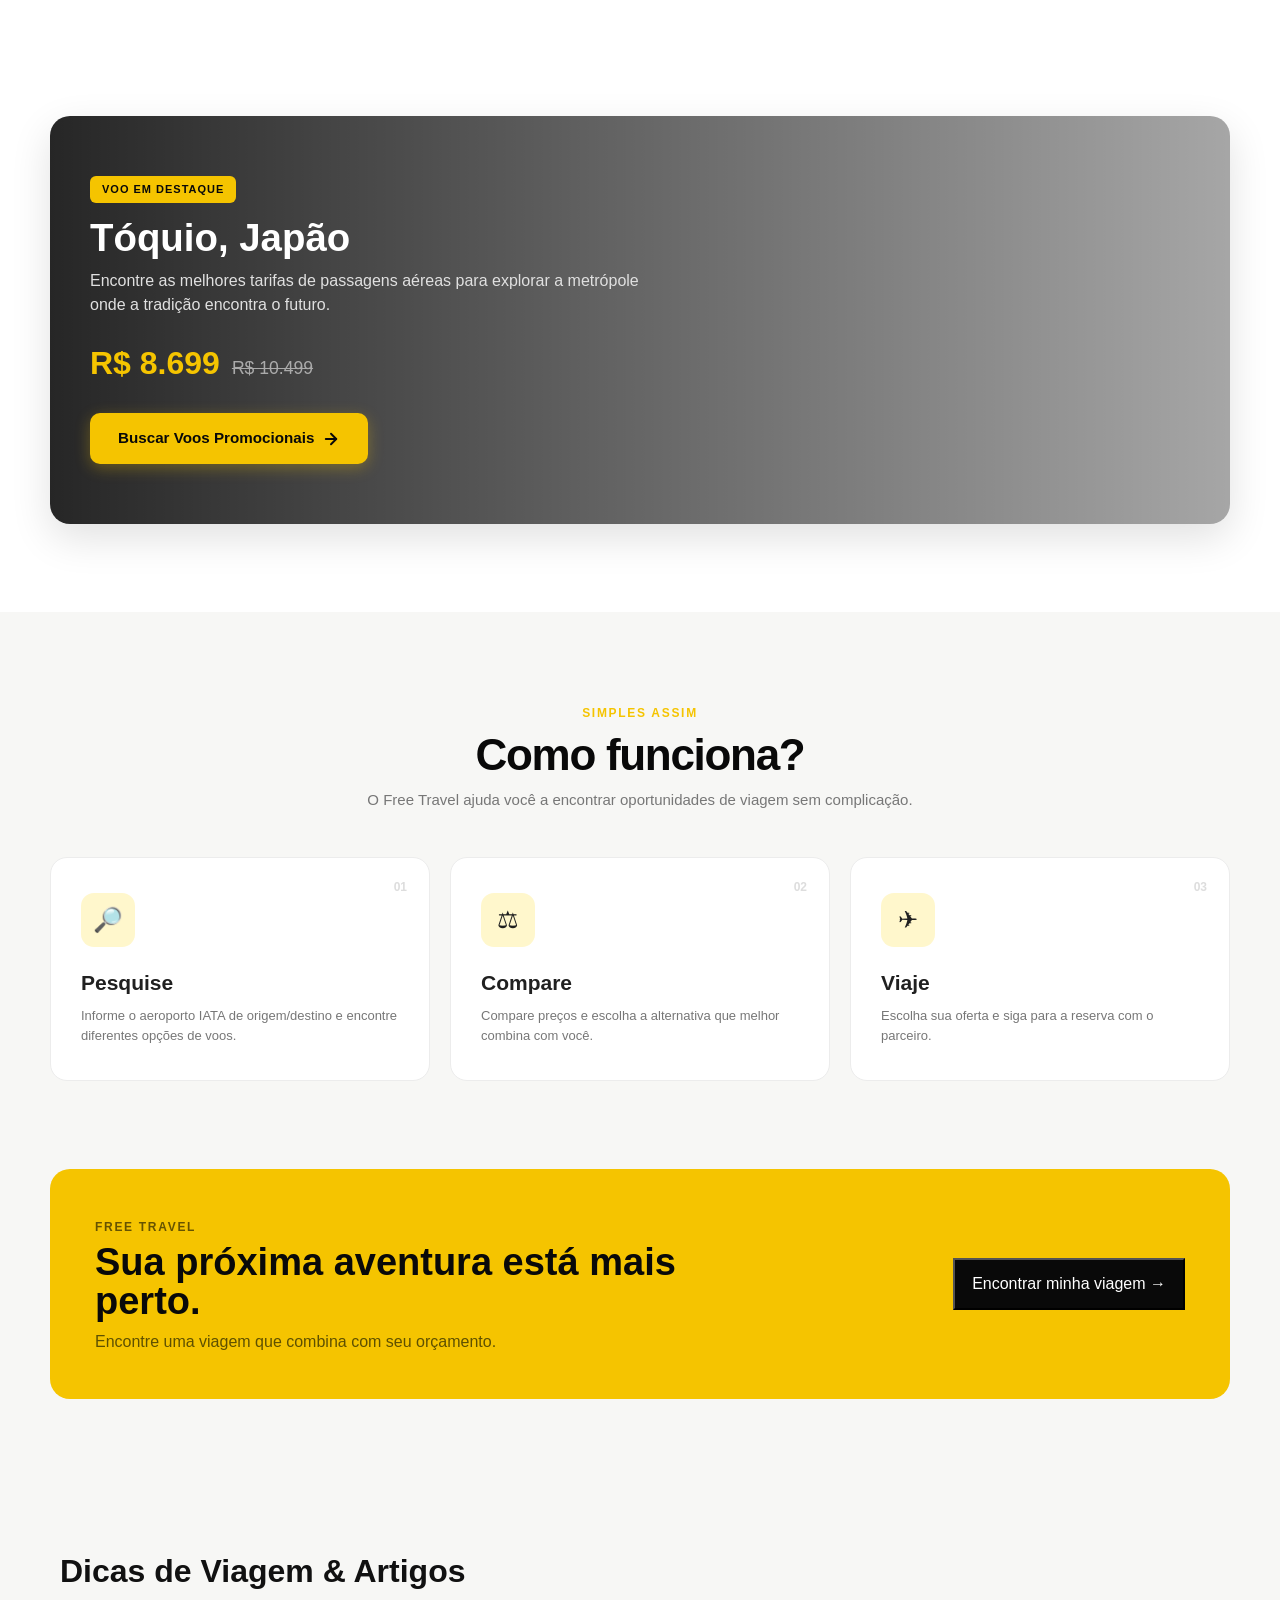
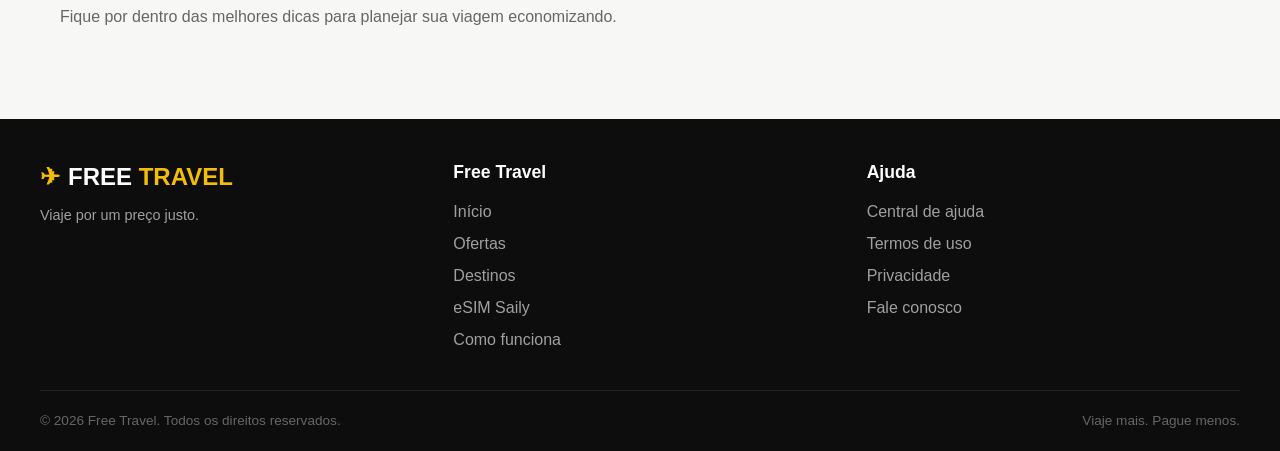
==== commit 5741e44d: "Refactor index.html to improve structure and clarity" ====
--- a/index.html
+++ b/index.html
@@ -20,7 +20,6 @@
   <!-- ================= HEADER ================= -->
 
   <header class="site-header">
-
     <div class="container header-inner">
 
       <a href="#home" class="logo">
@@ -31,7 +30,6 @@
       </a>
 
       <nav class="main-nav" id="mainNav">
-
         <a href="#home">Início</a>
         <a href="#ofertas">Ofertas</a>
         <a href="#destinos">Destinos</a>
@@ -41,7 +39,6 @@
       </nav>
 
       <div class="header-actions">
-
         <button
           class="favorites-link"
           type="button"
@@ -71,11 +68,9 @@
           <span></span>
           <span></span>
         </button>
-
       </div>
 
     </div>
-
   </header>
 
 
@@ -84,13 +79,10 @@
   <main id="home">
 
     <section class="hero">
-
       <div class="hero-overlay"></div>
 
       <div class="container hero-content">
-
         <div class="hero-copy">
-
           <span class="eyebrow">
             VIAJE MAIS. PAGUE MENOS.
           </span>
@@ -104,16 +96,13 @@
             Compare destinos, encontre ofertas e descubra
             viagens que cabem no seu orçamento.
           </p>
-
         </div>
 
 
         <!-- ================= SEARCH ================= -->
 
         <div class="search-card">
-
           <div class="search-tabs">
-
             <button
               class="search-tab active"
               type="button"
@@ -137,7 +126,6 @@
             >
               🌎 Pacotes
             </button>
-
           </div>
 
           <!-- SELETOR: IDA E VOLTA / SOMENTE IDA -->
@@ -152,22 +140,13 @@
             </label>
           </div>
 
-          <form
-            class="search-form"
-            id="searchForm"
-          >
+          <form class="search-form" id="searchForm">
 
             <!-- CAMPO: ORIGEM -->
             <div class="search-field" id="originField">
-
-              <label for="origin">
-                Origem
-              </label>
-
+              <label for="origin">Origem</label>
               <div class="input-wrap">
-
                 <span class="input-icon">📍</span>
-
                 <input
                   id="origin"
                   name="origin"
@@ -176,22 +155,14 @@
                   autocomplete="off"
                   required
                 >
-
               </div>
-
             </div>
 
             <!-- CAMPO: DESTINO -->
             <div class="search-field">
-
-              <label for="destination">
-                Destino
-              </label>
-
+              <label for="destination">Destino</label>
               <div class="input-wrap">
-
                 <span class="input-icon">📍</span>
-
                 <input
                   id="destination"
                   name="destination"
@@ -200,70 +171,40 @@
                   autocomplete="off"
                   required
                 >
-
               </div>
-
-            </div>
-
+            </div>
 
             <div class="search-field">
-
-              <label for="departure">
-                Ida
-              </label>
-
+              <label for="departure">Ida</label>
               <div class="input-wrap">
-
                 <span class="input-icon">📅</span>
-
                 <input
                   id="departure"
                   name="departure"
                   type="date"
                   required
                 >
-
               </div>
-
-            </div>
-
+            </div>
 
             <div class="search-field" id="returnField">
-
-              <label for="return">
-                Volta
-              </label>
-
+              <label for="return">Volta</label>
               <div class="input-wrap">
-
                 <span class="input-icon">📅</span>
-
                 <input
                   id="return"
                   name="return"
                   type="date"
                   required
                 >
-
               </div>
-
-            </div>
-
+            </div>
 
             <div class="search-field">
-
-              <label for="passengers">
-                Passageiros
-              </label>
-
+              <label for="passengers">Passageiros</label>
               <div class="input-wrap">
-
                 <span class="input-icon">👤</span>
-
-                <select
-                  id="passengers"
-                  name="passengers"
-                >
+                <select id="passengers" name="passengers">
                   <option value="1">1 passageiro</option>
                   <option value="2">2 passageiros</option>
                   <option value="3">3 passageiros</option>
@@ -271,33 +212,24 @@
                   <option value="5">5 passageiros</option>
                   <option value="6">6 passageiros</option>
                 </select>
-
               </div>
-
-            </div>
-
-
-            <button
-              class="search-button"
-              type="submit"
-            >
+            </div>
+
+            <button class="search-button" type="submit">
               <span class="search-button-icon">⌕</span>
               Buscar
             </button>
 
           </form>
-
-        </div>
-
-      </div>
-
+        </div>
+
+      </div>
     </section>
 
 
     <!-- ================= TRUST ================= -->
 
     <section class="trust-bar">
-
       <div class="container trust-inner">
 
         <div class="trust-item">
@@ -333,7 +265,6 @@
         </div>
 
       </div>
-
     </section>
 
 
@@ -341,7 +272,6 @@
 
     <section id="esim" style="padding: 24px 0; background-color: #f3f4f6; overflow: hidden;">
       <div class="container">
-
         <div style="background: #ffffff; border: 1px solid #e5e7eb; border-radius: 16px; padding: 24px; box-shadow: 0 4px 6px -1px rgba(0,0,0,0.05); display: flex; flex-wrap: wrap; align-items: center; justify-content: space-between; gap: 20px;">
           
           <div style="flex: 1; min-width: 280px;">
@@ -349,7 +279,7 @@
               Internet Internacional • Saily
             </div>
             <h3 style="font-size: 1.35rem; color: #111827; margin: 0 0 8px 0; font-weight: 800;">
-               Viaje conectado em +150 países
+              Viaje conectado em +150 países
             </h3>
             <p style="font-size: 0.95rem; color: #4b5563; margin: 0 0 16px 0; line-height: 1.5;">
               Garanta seu chip virtual eSIM com a tecnologia da Nord Security. Planos acessíveis <strong>a partir de US$ 3,99</strong>. Chegue ao seu destino já conectado!
@@ -369,20 +299,16 @@
           </div>
 
         </div>
-
-      </div>
-
+      </div>
     </section>
 
 
     <!-- ================= OFERTAS ================= -->
 
     <section class="section offers-section" id="ofertas">
-
       <div class="container">
 
         <div class="section-heading">
-
           <div>
             <span class="section-kicker">OFERTAS EM DESTAQUE</span>
             <h2>Viaje mais pagando menos.</h2>
@@ -392,12 +318,9 @@
           <button class="outline-btn" type="button" data-action="show-all">
             Ver todas <span>→</span>
           </button>
-
-        </div>
-
+        </div>
 
         <!-- FILTROS -->
-
         <div class="filter-row">
           <button class="filter-btn active" type="button" data-trip-type="Todos">Todos</button>
           <button class="filter-btn" type="button" data-trip-type="Praia">🏖 Praia</button>
@@ -412,14 +335,12 @@
         <div class="trip-grid" id="tripGrid"></div>
 
       </div>
-
     </section>
 
 
     <!-- ================= DESTINOS ================= -->
 
     <section class="section destinations-section" id="destinos">
-
       <div class="container">
 
         <div class="section-heading centered">
@@ -483,7 +404,6 @@
         </div>
 
       </div>
-
     </section>
 
 
@@ -499,7 +419,6 @@
     <!-- ================= COMO FUNCIONA ================= -->
 
     <section class="section how-section" id="como-funciona">
-
       <div class="container">
 
         <div class="section-heading centered">
@@ -534,18 +453,15 @@
         </div>
 
       </div>
-
     </section>
 
 
     <!-- ================= CTA ================= -->
 
     <section class="cta-section">
-
       <div class="container">
 
         <div class="cta-card">
-
           <div>
             <span class="section-kicker">FREE TRAVEL</span>
             <h2>Sua próxima aventura está mais perto.</h2>
@@ -555,30 +471,32 @@
           <button class="primary-btn" type="button" data-action="go-search">
             Encontrar minha viagem →
           </button>
-
-        </div>
-
-      </div>
-
-    </section>
-
-  
-<!-- SECCIÓN DEL BLOG -->
-<section id="blog" style="padding: 60px 20px; max-width: 1200px; margin: 0 auto;">
-    <h2 style="font-size: 2rem; font-weight: 800; margin-bottom: 10px; color: #111;">Dicas de Viagem & Artigos</h2>
-    <p style="color: #666; margin-bottom: 30px;">Fique por dentro das melhores dicas para planejar sua viagem economizando.</p>
-
-    <div id="blogGrid" style="display: grid; grid-template-columns: repeat(auto-fill, minmax(300px, 1fr)); gap: 24px;">
-        <!-- Los posts se cargarán aquí automáticamente -->
+        </div>
+
+      </div>
+    </section>
+
+    <!-- ================= BLOG ================= -->
+
+    <section id="blog" style="padding: 60px 20px; max-width: 1200px; margin: 0 auto;">
+      <h2 style="font-size: 2rem; font-weight: 800; margin-bottom: 10px; color: #111;">Dicas de Viagem & Artigos</h2>
+      <p style="color: #666; margin-bottom: 30px;">Fique por dentro das melhores dicas para planejar sua viagem economizando.</p>
+
+      <div id="blogGrid" style="display: grid; grid-template-columns: repeat(auto-fill, minmax(300px, 1fr)); gap: 24px;">
+        <!-- Os posts serão carregados aqui via JS -->
+      </div>
+    </section>
+
+  </main>
+
+  <!-- ================= MODAL DO BLOG ================= -->
+
+  <div id="postModal" style="display: none; position: fixed; top: 0; left: 0; width: 100%; height: 100%; background: rgba(0,0,0,0.8); z-index: 10000; overflow-y: auto; padding: 20px;">
+    <div style="background: #fff; max-width: 800px; margin: 40px auto; padding: 30px; border-radius: 12px; position: relative;">
+      <button id="closePostBtn" style="position: absolute; top: 15px; right: 20px; font-size: 1.8rem; background: none; border: none; cursor: pointer; color: #333;">&times;</button>
+      <div id="postContent"></div>
     </div>
-</section>
-</main>
-<!-- MODAL PARA LEER EL ARTÍCULO -->
-<div id="postModal" style="display: none; position: fixed; top: 0; left: 0; width: 100%; height: 100%; background: rgba(0,0,0,0.8); z-index: 10000; overflow-y: auto; padding: 20px;">
-    <div style="background: #fff; max-width: 800px; margin: 40px auto; padding: 30px; border-radius: 12px; position: relative;">
-        <button id="closePostBtn" style="position: absolute; top: 15px; right: 20px; font-size: 1.8rem; background: none; border: none; cursor: pointer; color: #333;">&times;</button>
-        <div id="postContent"></div>
-    </div>
+  </div>
 
 
   <!-- ================= FOOTER ================= -->
@@ -627,7 +545,7 @@
 
   <!-- ================= JAVASCRIPT ================= -->
   <script src="posts.js" defer></script>
-<script src="script.js" defer></script>
+  <script src="script.js" defer></script>
 
   <!-- WIDGET INTEGRATION (AUTOCOMPLETE/IATA BUSCA) -->
   <script charset="utf-8" src="https://tp.media/content?promo_id=4054&shmarker=771005&campaign_id=100&target_host=www.aviasales.com&locale=pt&currency=brl" async></script>
